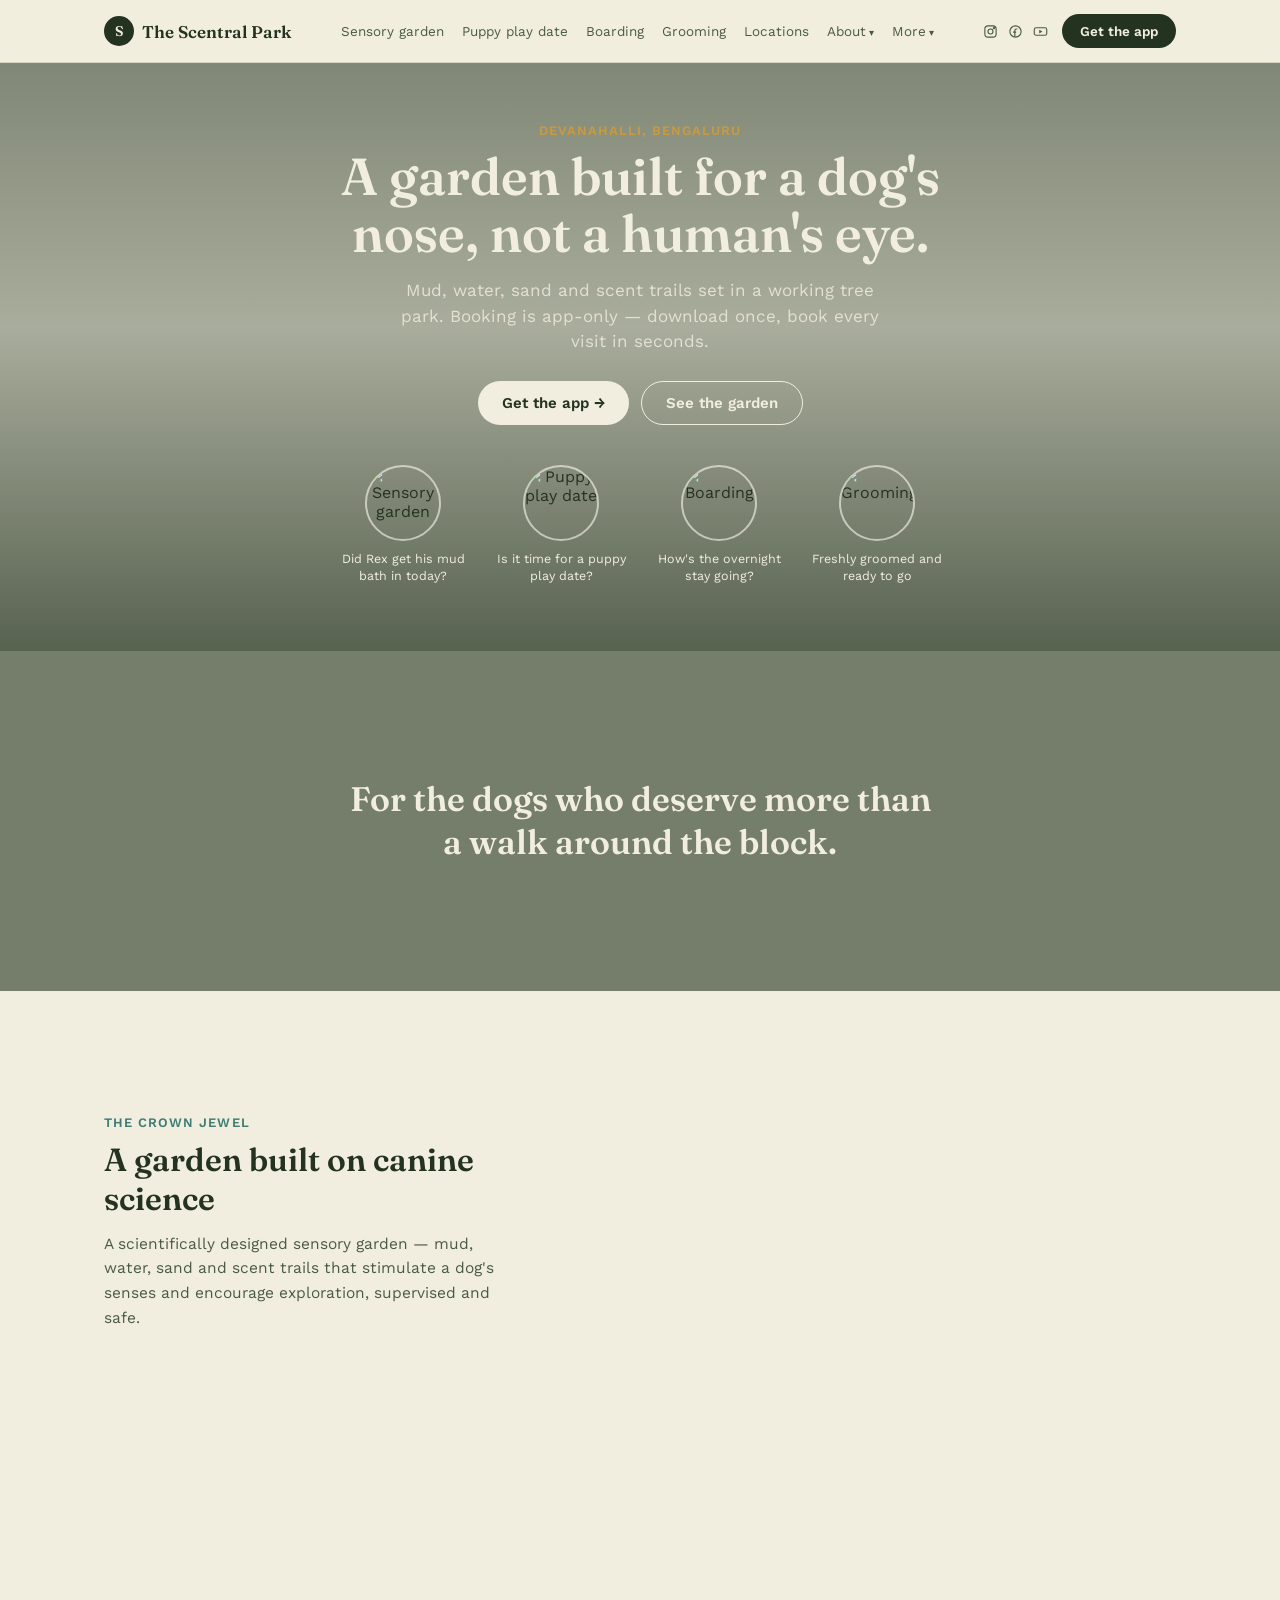
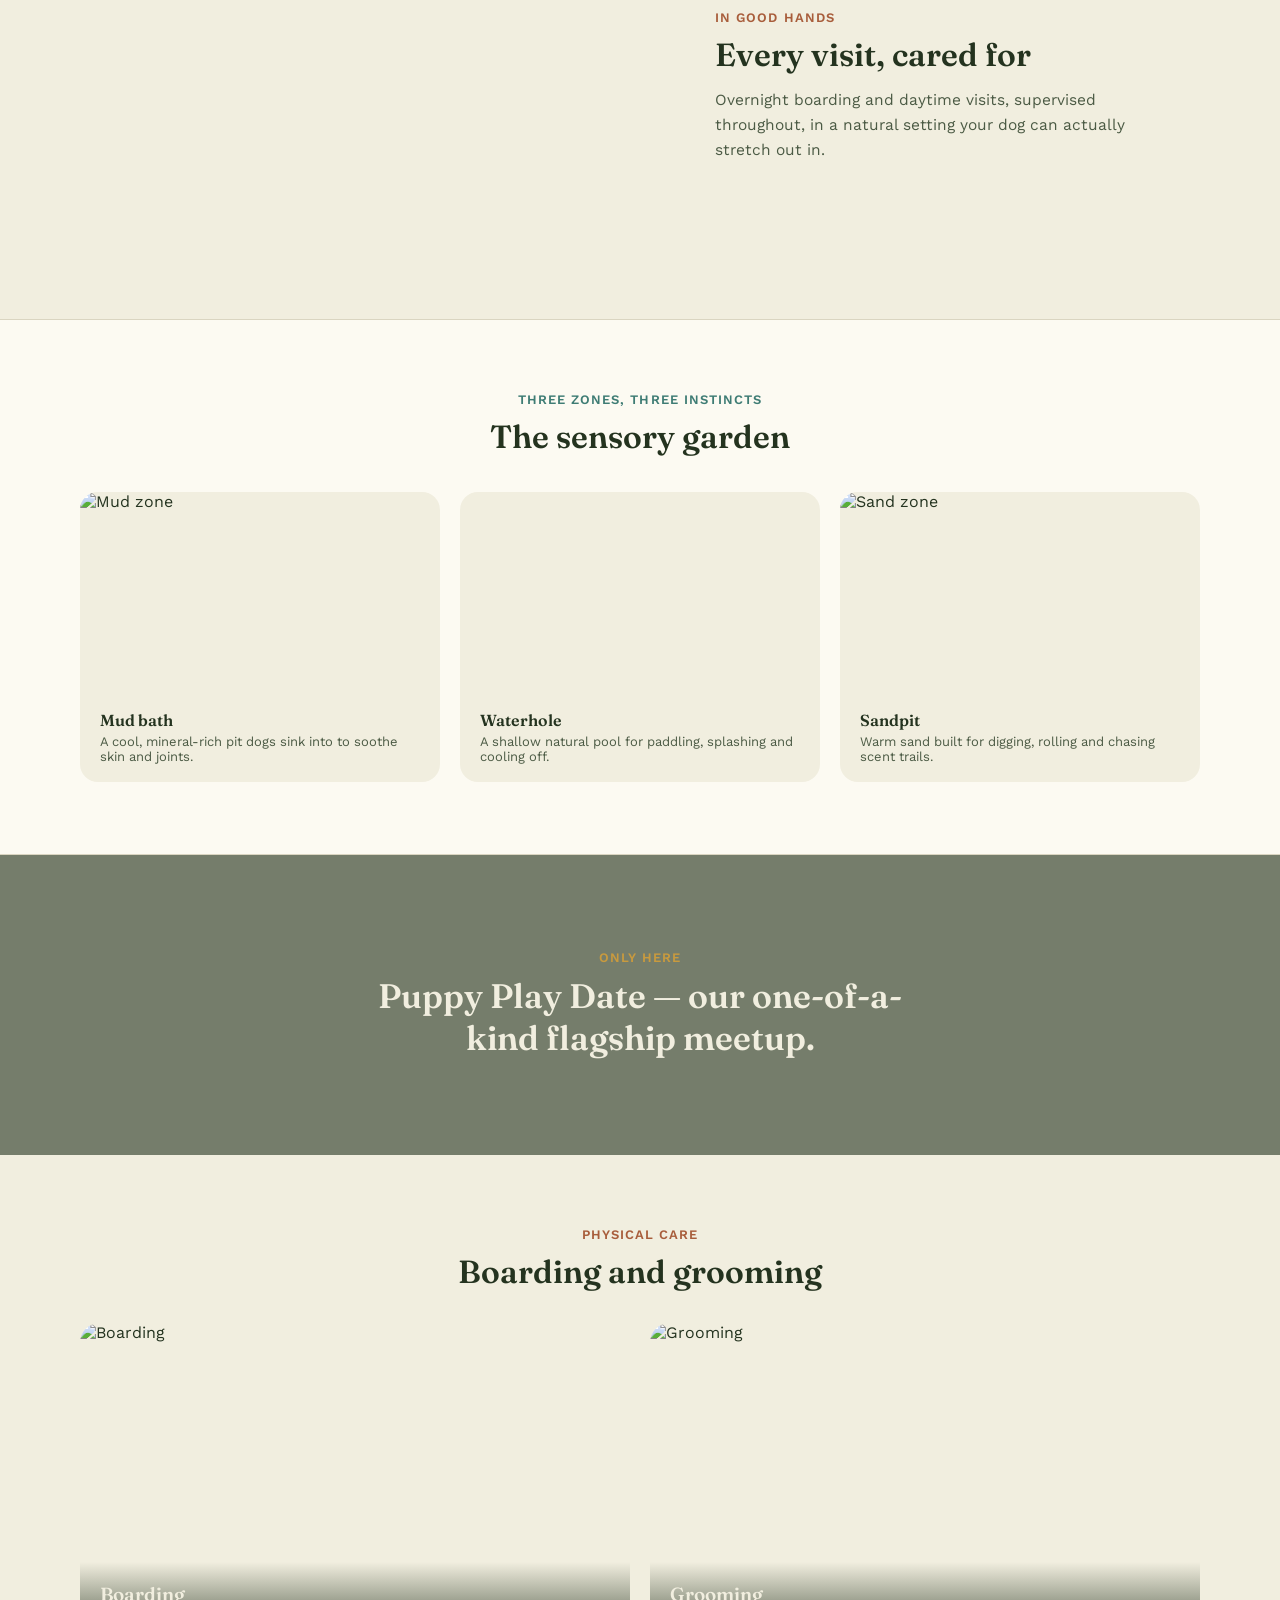
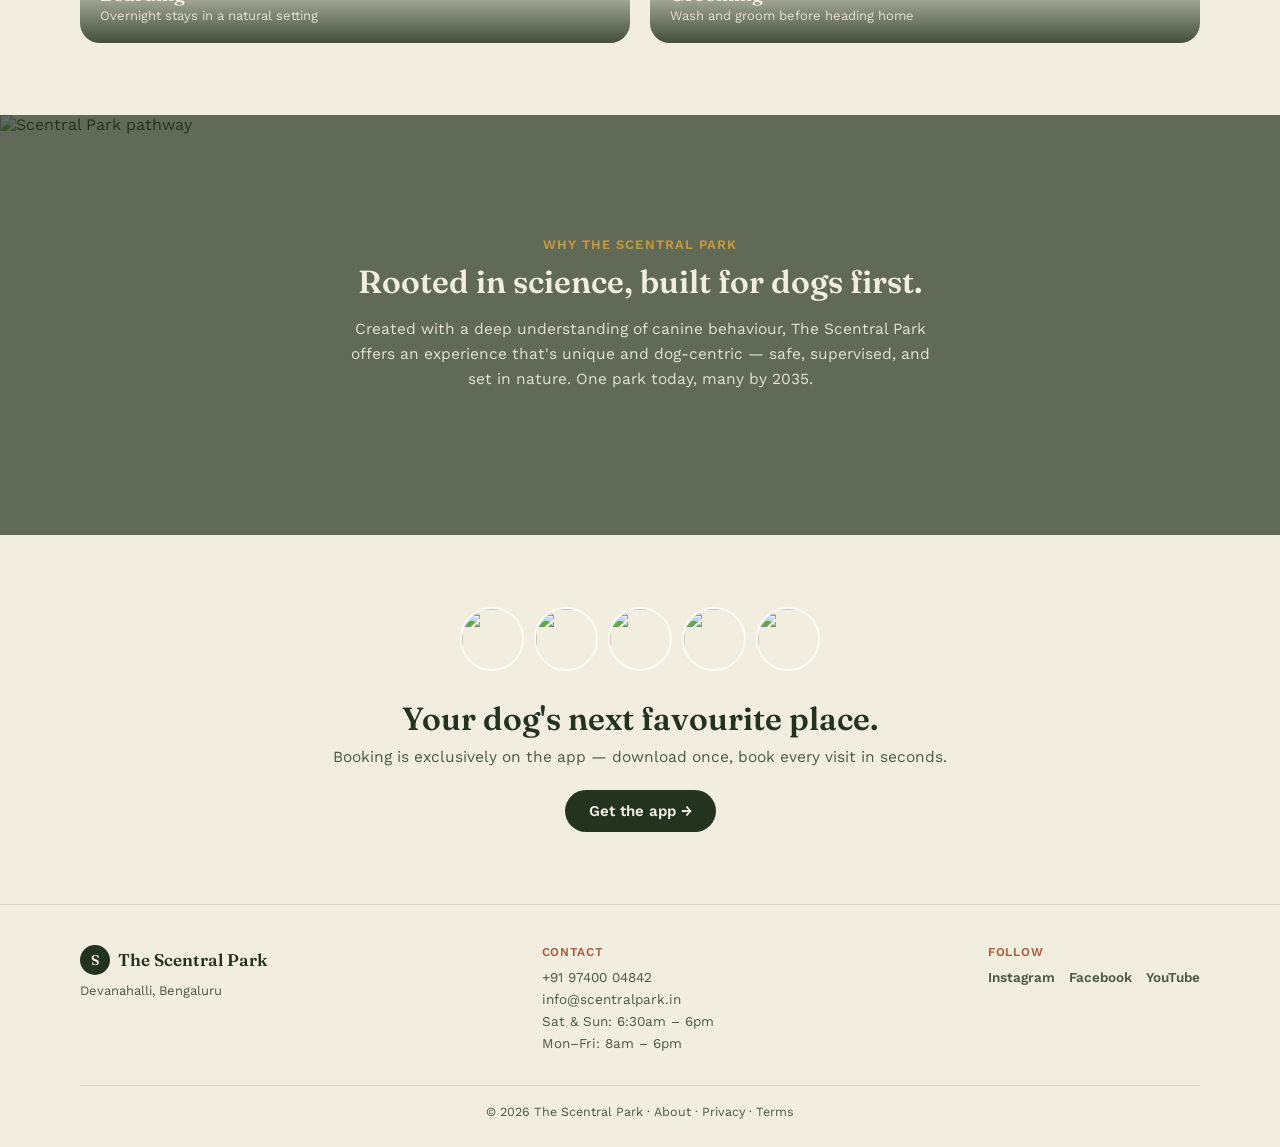
==== index.html @ 8b50f832 "Add files via upload" ====
<!DOCTYPE html>
<html lang="en">
<head>
<meta charset="UTF-8" />
<meta name="viewport" content="width=device-width, initial-scale=1.0" />
<title>The Scentral Park</title>
<link href="https://fonts.googleapis.com/css2?family=Fraunces:wght@500;600&family=Work+Sans:wght@400;500;600&display=swap" rel="stylesheet">
<style>
  :root {
    --bg: #F1EEDF; --card: #FCFAF2; --ink: #24331F; --ink-soft: #4B5A44;
    --mud: #A85D3B; --water: #3E7C74; --sand: #C99A3E; --line: #DAD5C1;
  }
  * { box-sizing: border-box; margin: 0; padding: 0; }
  body { background: var(--bg); color: var(--ink); font-family: 'Work Sans', sans-serif; }
  img, video { max-width: 100%; display: block; object-fit: cover; }
  a { color: inherit; text-decoration: none; }
  h1,h2,h3 { font-family: 'Fraunces', serif; font-weight: 600; }
  .wrap { max-width: 1120px; margin: 0 auto; padding: 0 24px; }
  .eyebrow { font-size: 13px; font-weight: 600; letter-spacing: .08em; text-transform: uppercase; margin-bottom: 10px; display: block; }
  .btn { font-weight: 600; font-size: 15px; border-radius: 999px; padding: 12px 24px; display: inline-flex; align-items: center; gap: 8px; }
  .btn-primary { background: var(--ink); color: var(--bg); }
  .btn-outline { border: 1.5px solid var(--ink); color: var(--ink); }

  header { position: sticky; top: 0; z-index: 50; background: rgba(241,238,223,.94); backdrop-filter: blur(6px); border-bottom: 1px solid var(--line); }
  .header-inner { max-width: 1120px; margin: 0 auto; box-sizing: border-box; display: flex; align-items: center; justify-content: space-between; padding: 14px 24px; gap: 16px; flex-wrap: wrap; }
  .logo { display: flex; align-items: center; gap: 8px; }
  .logo-mark { width: 30px; height: 30px; border-radius: 50%; background: var(--ink); display: flex; align-items: center; justify-content: center; color: var(--bg); font-family: 'Fraunces',serif; font-weight: 600; font-size: 14px; }
  .logo-name { font-family: 'Fraunces', serif; font-weight: 600; font-size: 17px; }
  nav { display: flex; gap: 18px; flex-wrap: wrap; }
  nav a, nav span.grp { font-size: 13.5px; color: var(--ink-soft); cursor: pointer; }
  .grp:after { content: " ▾"; font-size: 10px; }
  .header-social { display: flex; align-items: center; gap: 10px; }
  .header-social a { color: var(--ink-soft); display: flex; }
  .header-social svg { width: 15px; height: 15px; }
  .header-cta-group { display: flex; align-items: center; gap: 14px; }
  @media (max-width: 480px) { .header-social { display: none; } }
  @media (max-width: 860px) { nav { display: none; } }

  /* hero */
  .hero { position: relative; min-height: 560px; display: flex; align-items: center; overflow: hidden; }
  .hero video { position: absolute; inset: 0; width: 100%; height: 100%; object-fit: cover; }
  .hero-scrim { position: absolute; inset: 0; background: linear-gradient(180deg, rgba(36,51,31,.55) 0%, rgba(36,51,31,.35) 45%, rgba(36,51,31,.75) 100%); }
  .hero-content { position: relative; max-width: 1120px; margin: 0 auto; padding: 60px 24px 40px; width: 100%; text-align: center; }
  .hero h1 { font-size: clamp(30px,5vw,52px); line-height: 1.1; color: var(--bg); margin: 0 auto 16px; max-width: 720px; }
  .hero p { font-size: 17px; color: #E4E1D2; max-width: 480px; margin: 0 auto 26px; line-height: 1.5; }
  .hero-actions { display: flex; gap: 12px; justify-content: center; flex-wrap: wrap; margin-bottom: 40px; }

  /* avatar row */
  .avatar-row { display: flex; justify-content: center; gap: 28px; flex-wrap: wrap; position: relative; z-index: 2; }
  .avatar-item { text-align: center; width: 130px; }
  .avatar-photo { width: 76px; height: 76px; border-radius: 50%; overflow: hidden; margin: 0 auto 10px; border: 2px solid rgba(252,250,242,.6); }
  .avatar-photo img { width: 100%; height: 100%; }
  .avatar-item p { font-size: 12.5px; color: var(--bg); line-height: 1.35; }

  /* full-bleed statement */
  .statement { position: relative; min-height: 340px; display: flex; align-items: center; justify-content: center; overflow: hidden; }
  .statement video { position: absolute; inset: 0; width: 100%; height: 100%; object-fit: cover; }
  .statement .scrim { position: absolute; inset: 0; background: rgba(36,51,31,.6); }
  .statement .txt { position: relative; z-index: 2; max-width: 640px; text-align: center; padding: 40px 24px; }
  .statement h2 { font-size: clamp(24px,3.2vw,34px); color: var(--bg); line-height: 1.25; }

  /* feature section: text + media */
  .feature { padding: 72px 24px; }
  .feature-inner { max-width: 1120px; margin: 0 auto; display: grid; grid-template-columns: .9fr 1.1fr; gap: 48px; align-items: center; }
  .feature-inner.reverse { direction: rtl; }
  .feature-inner.reverse > * { direction: ltr; }
  .feature h2 { font-size: clamp(24px,3vw,32px); margin-bottom: 14px; }
  .feature p { font-size: 15.5px; color: var(--ink-soft); line-height: 1.6; max-width: 420px; }
  .feature-media { border-radius: 20px; overflow: hidden; }
  .feature-media img, .feature-media video { width: 100%; height: 320px; }
  @media (max-width: 860px) { .feature-inner, .feature-inner.reverse { grid-template-columns: 1fr; direction: ltr; } }

  /* zones triptych */
  .zones { background: var(--card); border-top: 1px solid var(--line); border-bottom: 1px solid var(--line); padding: 72px 24px; }
  .zones-head { max-width: 1120px; margin: 0 auto 36px; text-align: center; }
  .zones-head h2 { font-size: clamp(24px,3vw,32px); }
  .zones-grid { max-width: 1120px; margin: 0 auto; display: grid; grid-template-columns: repeat(3,1fr); gap: 20px; }
  .zone-card { border-radius: 18px; overflow: hidden; background: var(--bg); }
  .zone-media { height: 200px; overflow: hidden; }
  .zone-media img, .zone-media video { width: 100%; height: 100%; }
  .zone-body { padding: 18px 20px; }
  .zone-body h3 { font-size: 16px; margin-bottom: 4px; }
  .zone-body p { font-size: 13px; color: var(--ink-soft); }
  @media (max-width: 860px) { .zones-grid { grid-template-columns: 1fr; } }

  /* two-card row (boarding + grooming) */
  .duo { padding: 72px 24px; }
  .duo-head { max-width: 1120px; margin: 0 auto 32px; text-align: center; }
  .duo-head h2 { font-size: clamp(24px,3vw,32px); }
  .duo-grid { max-width: 1120px; margin: 0 auto; display: grid; grid-template-columns: 1fr 1fr; gap: 20px; }
  .duo-card { border-radius: 20px; overflow: hidden; position: relative; height: 320px; }
  .duo-card img, .duo-card video { width: 100%; height: 100%; }
  .duo-card .duo-label { position: absolute; bottom: 0; left: 0; right: 0; padding: 20px; background: linear-gradient(0deg, rgba(36,51,31,.85), transparent); }
  .duo-card .duo-label h3 { color: var(--bg); font-size: 19px; }
  .duo-card .duo-label p { color: #E4E1D2; font-size: 13px; margin-top: 2px; }
  @media (max-width: 860px) { .duo-grid { grid-template-columns: 1fr; } }

  /* why us */
  .whyus { position: relative; min-height: 420px; display: flex; align-items: center; overflow: hidden; }
  .whyus img { position: absolute; inset: 0; width: 100%; height: 100%; object-fit: cover; }
  .whyus .scrim { position: absolute; inset: 0; background: rgba(36,51,31,.7); }
  .whyus-content { position: relative; z-index: 2; max-width: 640px; margin: 0 auto; text-align: center; padding: 60px 24px; }
  .whyus-content .eyebrow { color: var(--sand); }
  .whyus-content h2 { color: var(--bg); font-size: clamp(24px,3vw,32px); margin-bottom: 16px; }
  .whyus-content p { color: #E4E1D2; font-size: 15.5px; line-height: 1.6; margin-bottom: 20px; }
  .whyus-content .sign { color: var(--sand); font-family: 'Fraunces', serif; font-size: 16px; }

  /* closing CTA */
  .closing { padding: 72px 24px; text-align: center; }
  .closing-photos { display: flex; justify-content: center; gap: 10px; margin-bottom: 28px; flex-wrap: wrap; }
  .closing-photos img { width: 64px; height: 64px; border-radius: 50%; border: 2px solid var(--card); }
  .closing h2 { font-size: clamp(24px,3vw,32px); margin-bottom: 10px; }
  .closing p { font-size: 15.5px; color: var(--ink-soft); margin-bottom: 24px; }

  footer { border-top: 1px solid var(--line); padding: 40px 24px 28px; }
  .footer-inner { max-width: 1120px; margin: 0 auto; display: flex; justify-content: space-between; flex-wrap: wrap; gap: 24px; }
  .footer-col h4 { font-size: 12px; font-weight: 600; letter-spacing: .06em; text-transform: uppercase; color: var(--mud); margin-bottom: 10px; }
  .footer-col a, .footer-col span { display: block; font-size: 13.5px; color: var(--ink-soft); margin-bottom: 6px; }
  .footer-social { display: flex; gap: 14px; }
  .footer-social a { font-weight: 600; }
  .footer-bottom { max-width: 1120px; margin: 28px auto 0; padding-top: 18px; border-top: 1px solid var(--line); font-size: 12.5px; color: var(--ink-soft); text-align: center; }
</style>
</head>
<body>

<header>
  <div class="header-inner">
    <a href="#" class="logo">
      <span class="logo-mark">S</span>
      <span class="logo-name">The Scentral Park</span>
    </a>
    <nav>
      <a href="#">Sensory garden</a>
      <a href="#">Puppy play date</a>
      <a href="#">Boarding</a>
      <a href="#">Grooming</a>
      <a href="#">Locations</a>
      <span class="grp">About</span>
      <span class="grp">More</span>
    </nav>
    <div class="header-cta-group">
      <div class="header-social">
        <a href="https://www.instagram.com/thescentralpark/" target="_blank" rel="noopener" aria-label="Instagram">
          <svg viewBox="0 0 24 24" fill="none" stroke="currentColor" stroke-width="1.8"><rect x="3" y="3" width="18" height="18" rx="5"/><circle cx="12" cy="12" r="4"/><circle cx="17.5" cy="6.5" r="1"/></svg>
        </a>
        <a href="https://www.facebook.com/profile.php?id=61556131220568" target="_blank" rel="noopener" aria-label="Facebook">
          <svg viewBox="0 0 24 24" fill="none" stroke="currentColor" stroke-width="1.8"><path d="M15 8h-2a2 2 0 0 0-2 2v10M8 13h5"/><circle cx="12" cy="12" r="9"/></svg>
        </a>
        <a href="http://www.youtube.com/@thescentralpark" target="_blank" rel="noopener" aria-label="YouTube">
          <svg viewBox="0 0 24 24" fill="none" stroke="currentColor" stroke-width="1.8"><rect x="2" y="6" width="20" height="12" rx="3"/><path d="M10 9l5 3-5 3z" fill="currentColor" stroke="none"/></svg>
        </a>
      </div>
      <a href="#" class="btn btn-primary" style="padding:9px 18px;font-size:13.5px;">Get the app</a>
    </div>
  </div>
</header>

<section class="hero">
  <video src="assets/video/hero.mp4" autoplay muted loop playsinline></video>
  <div class="hero-scrim"></div>
  <div class="hero-content">
    <span class="eyebrow" style="color:var(--sand);">Devanahalli, Bengaluru</span>
    <h1>A garden built for a dog's nose, not a human's eye.</h1>
    <p>Mud, water, sand and scent trails set in a working tree park. Booking is app-only — download once, book every visit in seconds.</p>
    <div class="hero-actions">
      <a href="#" class="btn btn-primary" style="background:var(--bg);color:var(--ink);">Get the app →</a>
      <a href="#" class="btn btn-outline" style="border-color:var(--bg);color:var(--bg);">See the garden</a>
    </div>
    <div class="avatar-row">
      <div class="avatar-item">
        <div class="avatar-photo"><img src="assets/img/sensory-garden-hero.jpg" alt="Sensory garden"></div>
        <p>Did Rex get his mud bath in today?</p>
      </div>
      <div class="avatar-item">
        <div class="avatar-photo"><img src="assets/img/puppies-grass-1.jpg" alt="Puppy play date"></div>
        <p>Is it time for a puppy play date?</p>
      </div>
      <div class="avatar-item">
        <div class="avatar-photo"><img src="assets/img/boarding-1.jpg" alt="Boarding"></div>
        <p>How's the overnight stay going?</p>
      </div>
      <div class="avatar-item">
        <div class="avatar-photo"><img src="https://images.pexels.com/photos/6816837/pexels-photo-6816837.jpeg?cs=srgb&fm=jpg" alt="Grooming"></div>
        <p>Freshly groomed and ready to go</p>
      </div>
    </div>
  </div>
</section>

<section class="statement">
  <video src="assets/video/water-zone.mp4" autoplay muted loop playsinline></video>
  <div class="scrim"></div>
  <div class="txt">
    <h2>For the dogs who deserve more than a walk around the block.</h2>
  </div>
</section>

<section class="feature">
  <div class="feature-inner wrap">
    <div>
      <span class="eyebrow" style="color:var(--water);">The crown jewel</span>
      <h2>A garden built on canine science</h2>
      <p>A scientifically designed sensory garden — mud, water, sand and scent trails that stimulate a dog's senses and encourage exploration, supervised and safe.</p>
    </div>
    <div class="feature-media">
      <video src="assets/video/water-pool.mp4" autoplay muted loop playsinline></video>
    </div>
  </div>
</section>

<section class="feature">
  <div class="feature-inner reverse wrap">
    <div>
      <span class="eyebrow" style="color:var(--mud);">In good hands</span>
      <h2>Every visit, cared for</h2>
      <p>Overnight boarding and daytime visits, supervised throughout, in a natural setting your dog can actually stretch out in.</p>
    </div>
    <div class="feature-media">
      <video src="assets/video/boarding.mp4" autoplay muted loop playsinline></video>
    </div>
  </div>
</section>

<section class="zones">
  <div class="zones-head">
    <span class="eyebrow" style="color:var(--water);">Three zones, three instincts</span>
    <h2>The sensory garden</h2>
  </div>
  <div class="zones-grid">
    <div class="zone-card">
      <div class="zone-media"><img src="assets/img/mound-play-1.jpg" alt="Mud zone"></div>
      <div class="zone-body">
        <h3>Mud bath</h3>
        <p>A cool, mineral-rich pit dogs sink into to soothe skin and joints.</p>
      </div>
    </div>
    <div class="zone-card">
      <div class="zone-media"><video src="assets/video/water-pool.mp4" autoplay muted loop playsinline></video></div>
      <div class="zone-body">
        <h3>Waterhole</h3>
        <p>A shallow natural pool for paddling, splashing and cooling off.</p>
      </div>
    </div>
    <div class="zone-card">
      <div class="zone-media"><img src="assets/img/park-equipment.jpg" alt="Sand zone"></div>
      <div class="zone-body">
        <h3>Sandpit</h3>
        <p>Warm sand built for digging, rolling and chasing scent trails.</p>
      </div>
    </div>
  </div>
</section>

<section class="statement" style="min-height:300px;">
  <video src="assets/video/puppy-play-date.mp4" autoplay muted loop playsinline></video>
  <div class="scrim"></div>
  <div class="txt">
    <span class="eyebrow" style="color:var(--sand);">Only here</span>
    <h2>Puppy Play Date — our one-of-a-kind flagship meetup.</h2>
  </div>
</section>

<section class="duo">
  <div class="duo-head">
    <span class="eyebrow" style="color:var(--mud);">Physical care</span>
    <h2>Boarding and grooming</h2>
  </div>
  <div class="duo-grid">
    <div class="duo-card">
      <img src="assets/img/boarding-2.jpg" alt="Boarding">
      <div class="duo-label">
        <h3>Boarding</h3>
        <p>Overnight stays in a natural setting</p>
      </div>
    </div>
    <div class="duo-card">
      <img src="https://images.pexels.com/photos/19145882/pexels-photo-19145882.jpeg?cs=srgb&fm=jpg" alt="Grooming">
      <div class="duo-label">
        <h3>Grooming</h3>
        <p>Wash and groom before heading home</p>
      </div>
    </div>
  </div>
</section>

<section class="whyus">
  <img src="assets/img/park-path.jpg" alt="Scentral Park pathway">
  <div class="scrim"></div>
  <div class="whyus-content">
    <span class="eyebrow">Why The Scentral Park</span>
    <h2>Rooted in science, built for dogs first.</h2>
    <p>Created with a deep understanding of canine behaviour, The Scentral Park offers an experience that's unique and dog-centric — safe, supervised, and set in nature. One park today, many by 2035.</p>
  </div>
</section>

<section class="closing wrap">
  <div class="closing-photos">
    <img src="assets/img/portrait-1.jpg" alt="">
    <img src="assets/img/portrait-2.jpg" alt="">
    <img src="assets/img/mound-play-2.jpg" alt="">
    <img src="assets/img/puppies-grass-2.jpg" alt="">
    <img src="assets/img/boarding-3.jpg" alt="">
  </div>
  <h2>Your dog's next favourite place.</h2>
  <p>Booking is exclusively on the app — download once, book every visit in seconds.</p>
  <a href="#" class="btn btn-primary">Get the app →</a>
</section>

<footer>
  <div class="footer-inner">
    <div>
      <div class="logo">
        <span class="logo-mark">S</span>
        <span class="logo-name">The Scentral Park</span>
      </div>
      <span style="font-size:13px;color:var(--ink-soft);max-width:220px;display:block;margin-top:8px;">Devanahalli, Bengaluru</span>
    </div>
    <div class="footer-col">
      <h4>Contact</h4>
      <a href="tel:+919740004842">+91 97400 04842</a>
      <a href="mailto:info@scentralpark.in">info@scentralpark.in</a>
      <span>Sat &amp; Sun: 6:30am – 6pm</span>
      <span>Mon–Fri: 8am – 6pm</span>
    </div>
    <div class="footer-col">
      <h4>Follow</h4>
      <div class="footer-social">
        <a href="https://www.instagram.com/thescentralpark/" target="_blank" rel="noopener">Instagram</a>
        <a href="https://www.facebook.com/profile.php?id=61556131220568" target="_blank" rel="noopener">Facebook</a>
        <a href="http://www.youtube.com/@thescentralpark" target="_blank" rel="noopener">YouTube</a>
      </div>
    </div>
  </div>
  <div class="footer-bottom">© 2026 The Scentral Park · About · Privacy · Terms</div>
</footer>

</body>
</html>
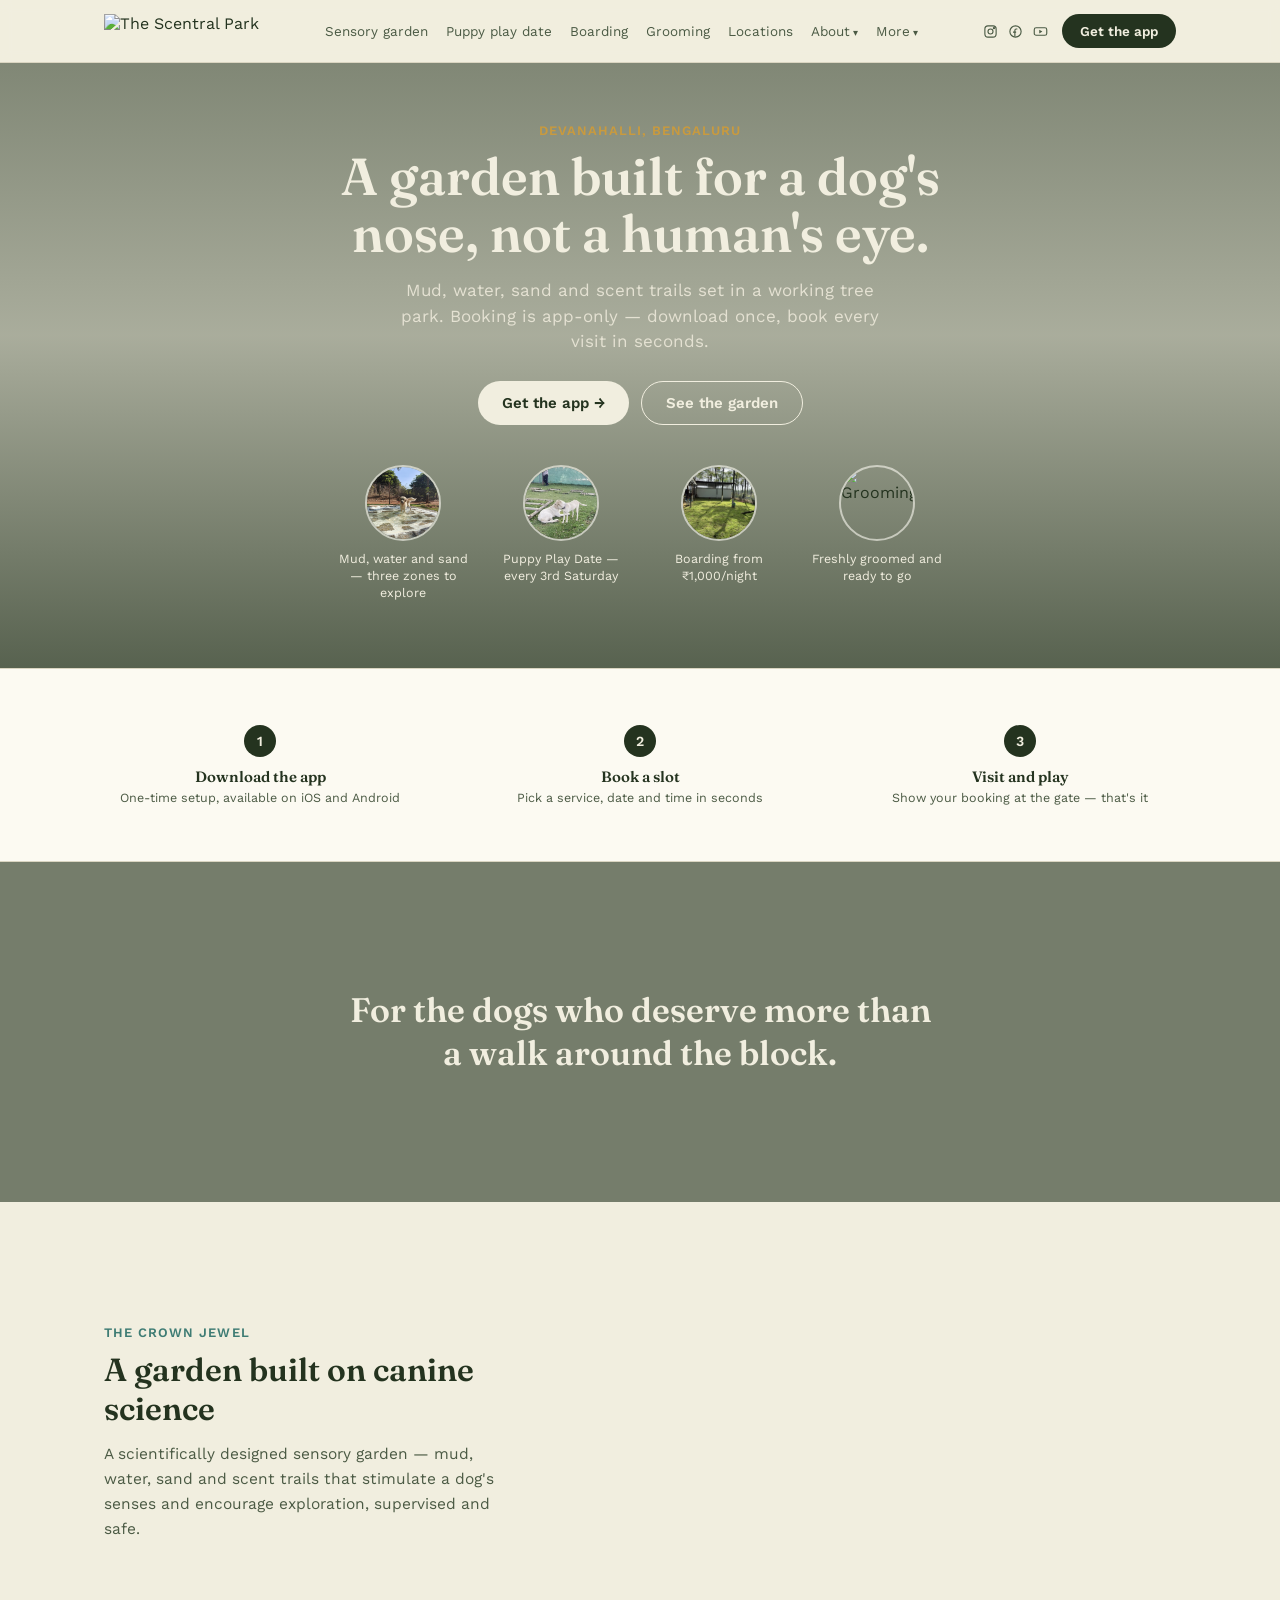
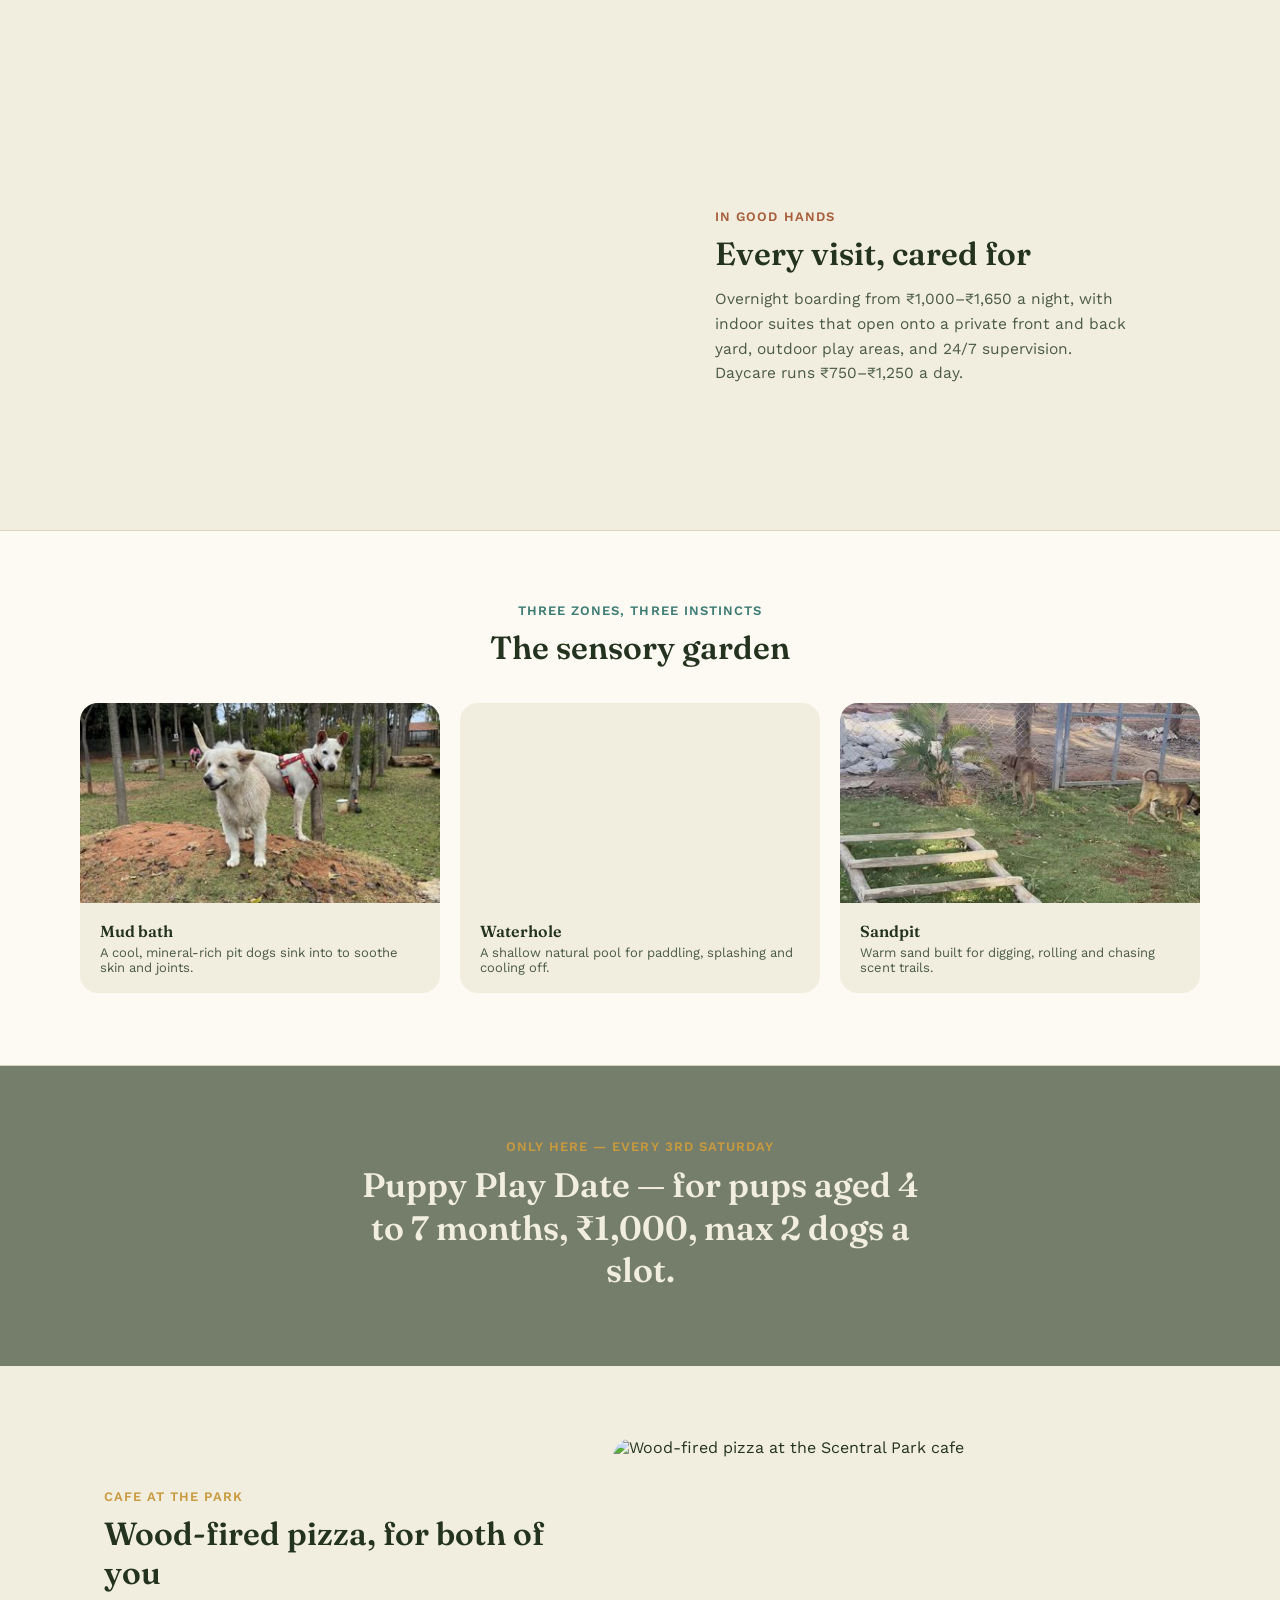
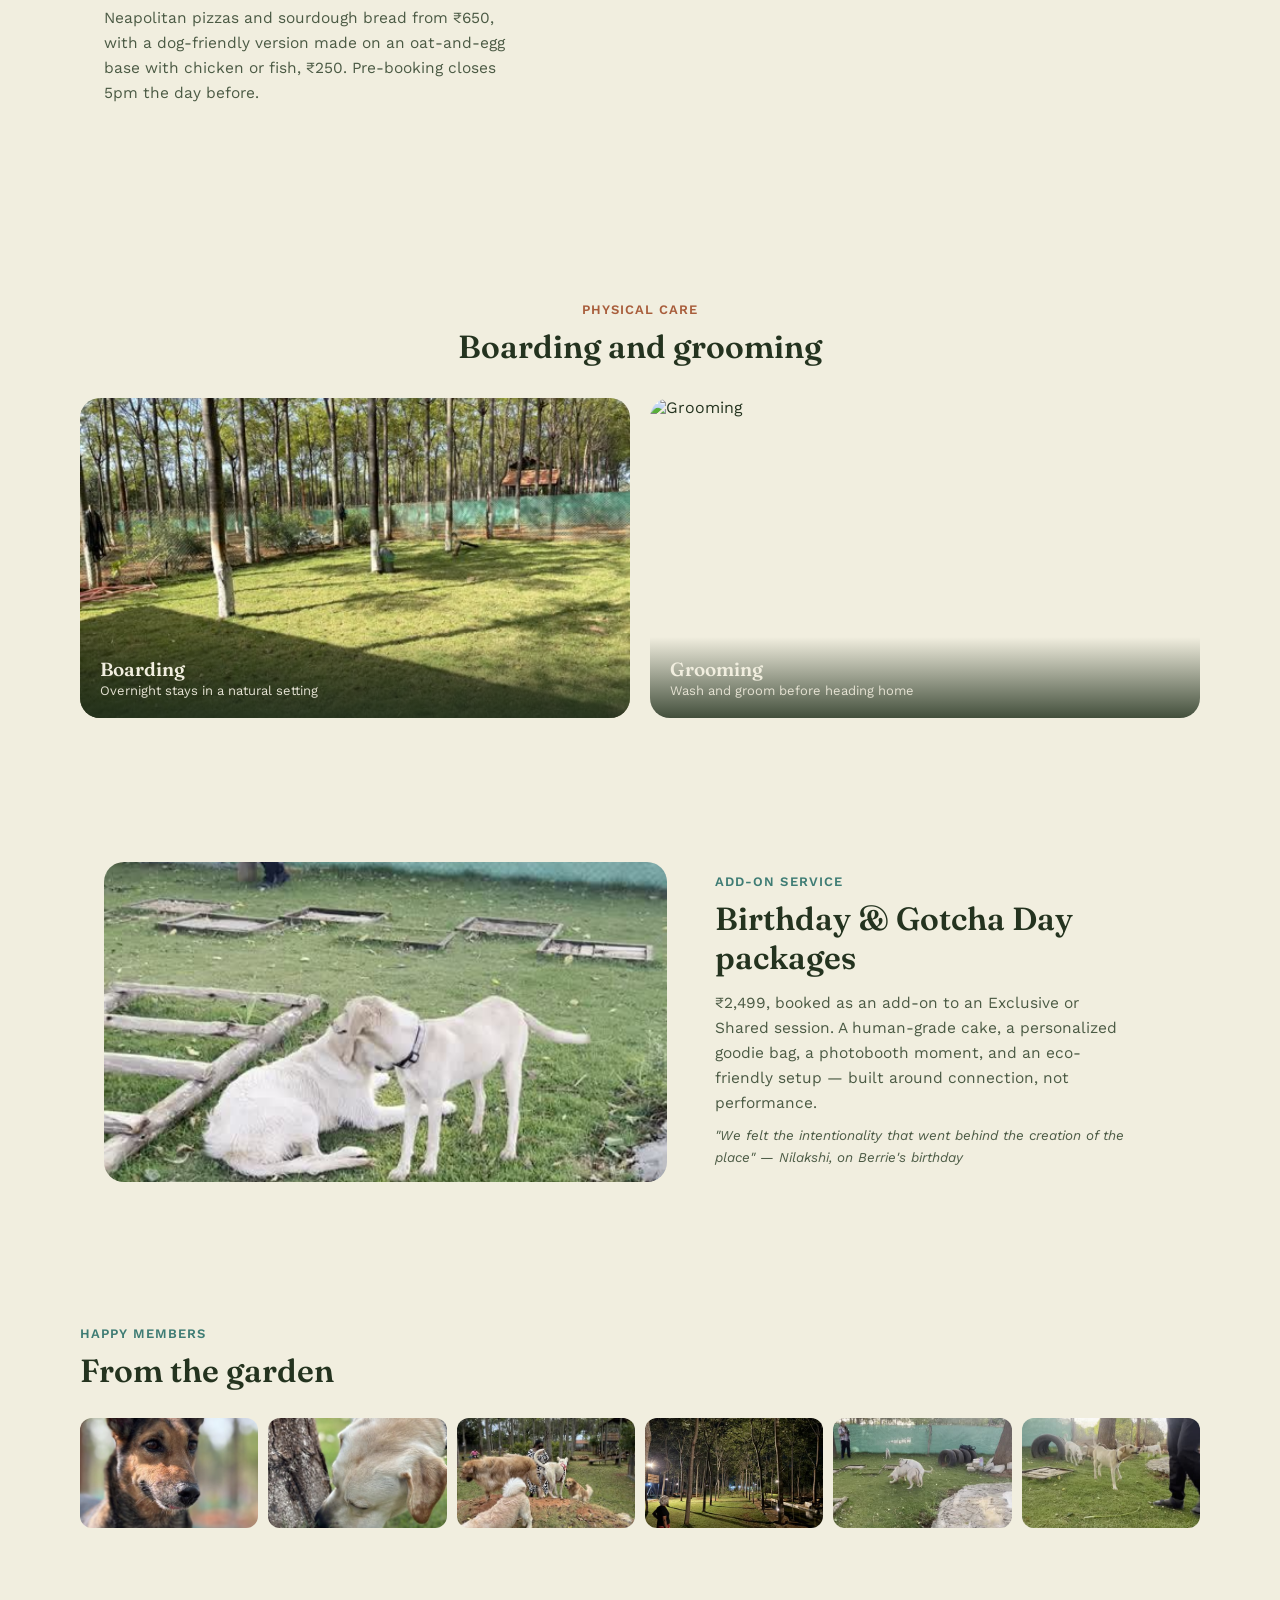
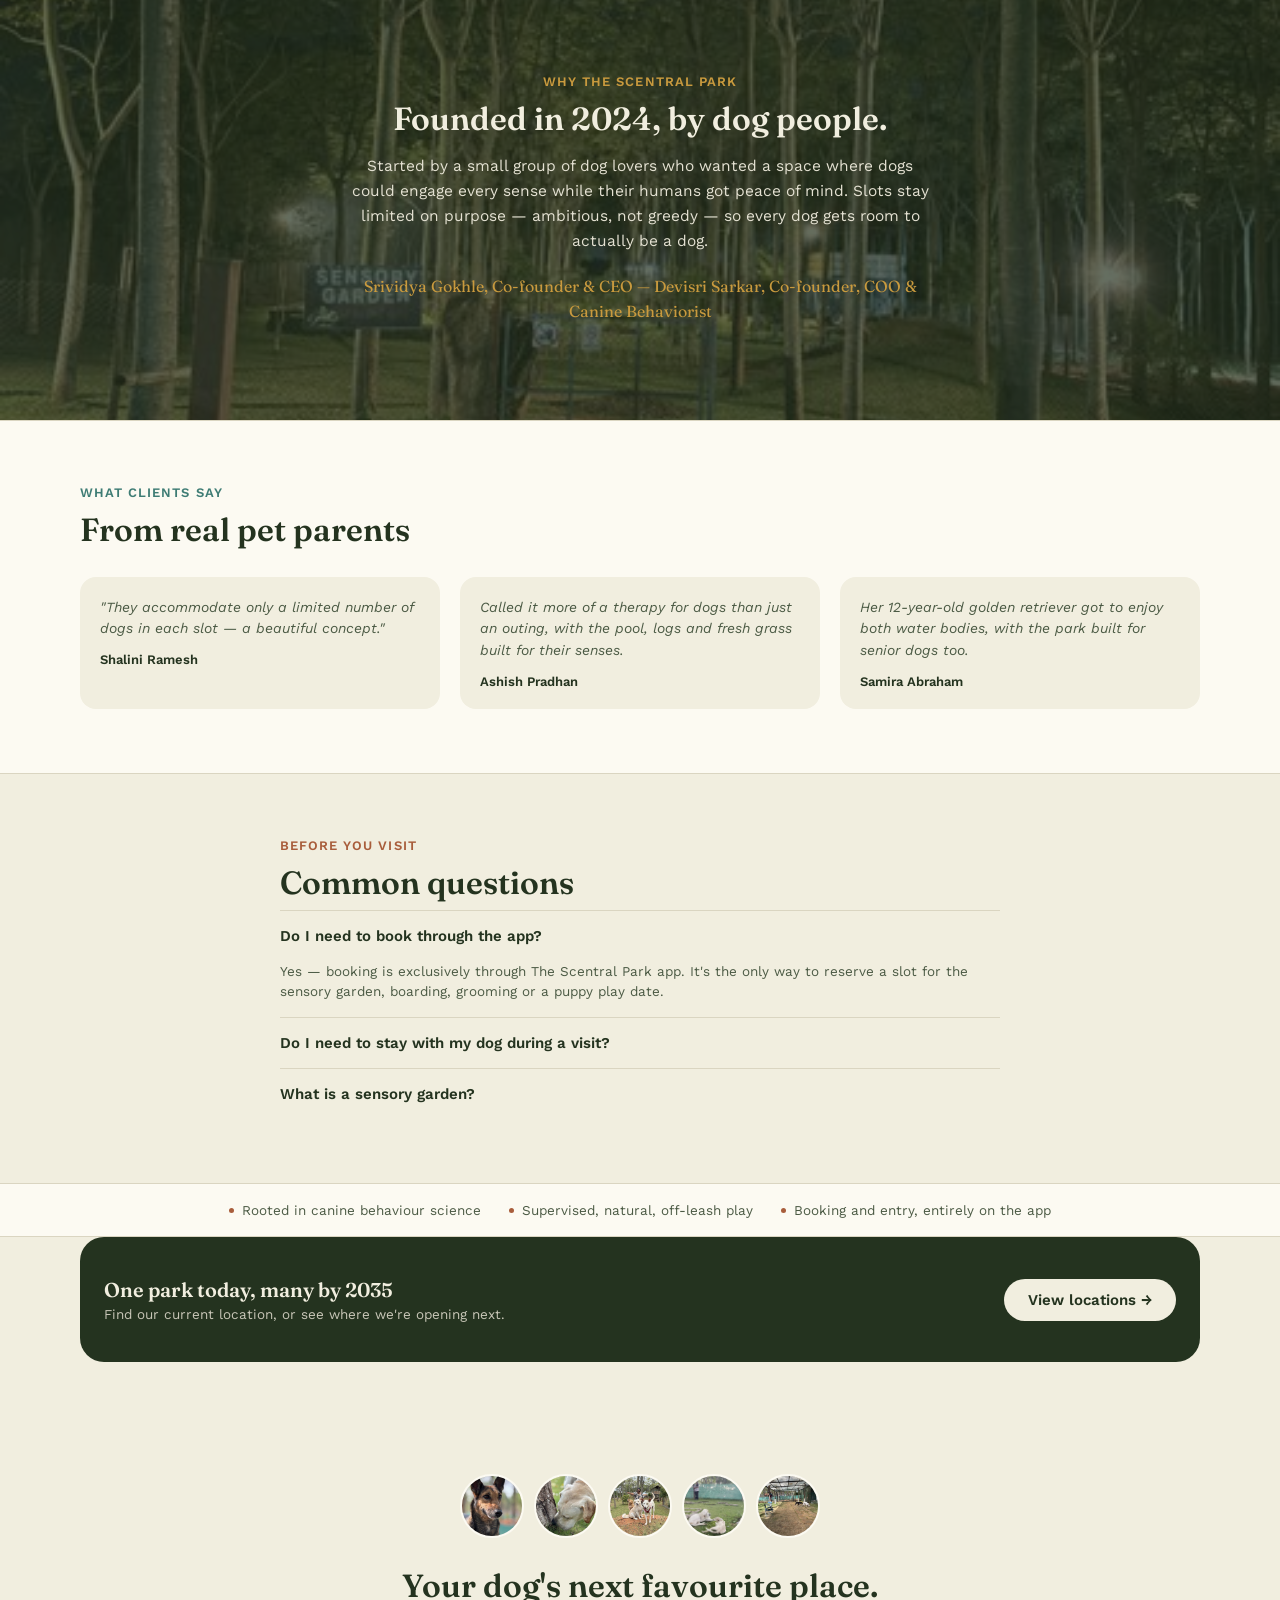
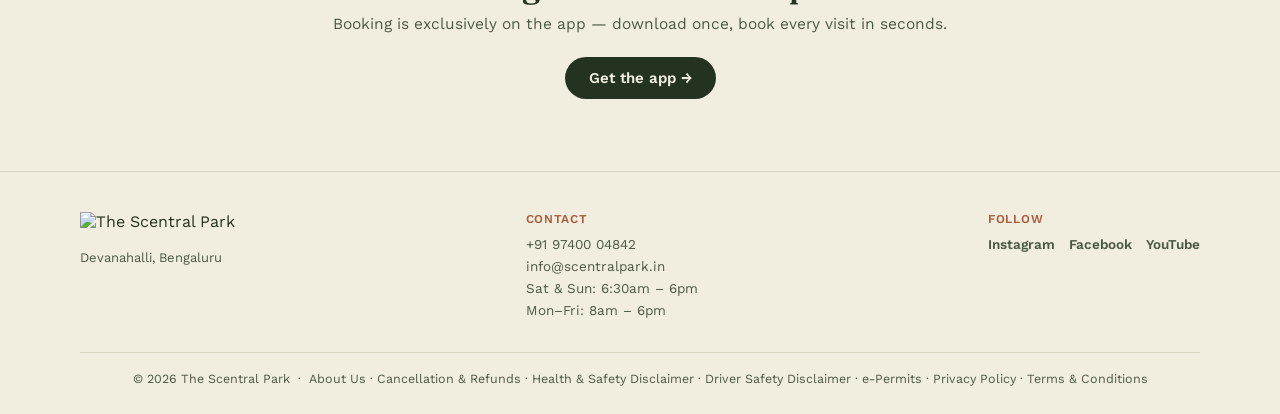
==== commit 8bf27eec: "Add files via upload" ====
--- a/index.html
+++ b/index.html
@@ -112,6 +112,49 @@
   .closing h2 { font-size: clamp(24px,3vw,32px); margin-bottom: 10px; }
   .closing p { font-size: 15.5px; color: var(--ink-soft); margin-bottom: 24px; }
 
+  /* how it works */
+  .hiw { background: var(--card); border-top: 1px solid var(--line); border-bottom: 1px solid var(--line); padding: 56px 24px; }
+  .hiw-inner { max-width: 1120px; margin: 0 auto; display: grid; grid-template-columns: repeat(3,1fr); gap: 20px; text-align: center; }
+  .hiw-step .num { width: 32px; height: 32px; border-radius: 50%; background: var(--ink); color: var(--bg); display: flex; align-items: center; justify-content: center; font-weight: 600; font-size: 14px; margin: 0 auto 10px; }
+  .hiw-step h3 { font-size: 15px; margin-bottom: 4px; }
+  .hiw-step p { font-size: 12.5px; color: var(--ink-soft); }
+  @media (max-width: 860px) { .hiw-inner { grid-template-columns: 1fr; } }
+
+  /* gallery grid */
+  .gallery { padding: 72px 24px; }
+  .gallery-head { max-width: 1120px; margin: 0 auto 28px; }
+  .gallery-head h2 { font-size: clamp(24px,3vw,32px); }
+  .gallery-grid { max-width: 1120px; margin: 0 auto; display: grid; grid-template-columns: repeat(6,1fr); gap: 10px; }
+  .gallery-grid img { border-radius: 12px; height: 110px; width: 100%; }
+  @media (max-width: 860px) { .gallery-grid { grid-template-columns: repeat(3,1fr); } }
+
+  /* trust strip */
+  .trust { background: var(--card); border-top: 1px solid var(--line); border-bottom: 1px solid var(--line); }
+  .trust-inner { max-width: 1120px; margin: 0 auto; display: flex; gap: 28px; flex-wrap: wrap; justify-content: center; padding: 18px 24px; }
+  .trust-inner span { font-size: 13.5px; color: var(--ink-soft); display: flex; align-items: center; gap: 8px; }
+  .dot { width: 5px; height: 5px; border-radius: 50%; background: var(--mud); }
+
+  /* faq */
+  .faq { padding: 64px 24px; }
+  .faq-inner { max-width: 720px; margin: 0 auto; }
+  .faq-item { border-top: 1px solid var(--line); }
+  .faq-item summary { font-weight: 600; font-size: 15px; cursor: pointer; list-style: none; padding: 16px 0; }
+  .faq-item summary::-webkit-details-marker { display: none; }
+  .faq-item p { font-size: 13.5px; color: var(--ink-soft); padding-bottom: 16px; line-height: 1.5; }
+
+  /* location teaser */
+  .loc-teaser { max-width: 1120px; margin: 0 auto 40px; padding: 40px 24px; display: flex; justify-content: space-between; align-items: center; gap: 20px; flex-wrap: wrap; background: var(--ink); border-radius: 24px; color: var(--bg); }
+  .loc-teaser h3 { color: var(--bg); font-size: 20px; margin-bottom: 4px; }
+  .loc-teaser p { color: #C9C7B8; font-size: 13.5px; }
+  /* testimonials */
+  .testimonials { background: var(--card); border-top: 1px solid var(--line); border-bottom: 1px solid var(--line); padding: 64px 24px; }
+  .testimonials-inner { max-width: 1120px; margin: 0 auto; }
+  .testimonials-grid { display: grid; grid-template-columns: repeat(3,1fr); gap: 20px; margin-top: 28px; }
+  .t-card { background: var(--bg); border-radius: 16px; padding: 20px; }
+  .t-card p.quote { font-size: 14px; color: var(--ink-soft); line-height: 1.55; font-style: italic; margin-bottom: 12px; }
+  .t-card p.name { font-size: 13px; font-weight: 600; color: var(--ink); }
+  @media (max-width: 860px) { .testimonials-grid { grid-template-columns: 1fr; } }
+
   footer { border-top: 1px solid var(--line); padding: 40px 24px 28px; }
   .footer-inner { max-width: 1120px; margin: 0 auto; display: flex; justify-content: space-between; flex-wrap: wrap; gap: 24px; }
   .footer-col h4 { font-size: 12px; font-weight: 600; letter-spacing: .06em; text-transform: uppercase; color: var(--mud); margin-bottom: 10px; }
@@ -126,8 +169,7 @@
 <header>
   <div class="header-inner">
     <a href="#" class="logo">
-      <span class="logo-mark">S</span>
-      <span class="logo-name">The Scentral Park</span>
+      <img src="https://scentralpark.in/wp-content/uploads/2024/12/logo-web-scp-500-1.png" alt="The Scentral Park" style="height:34px;width:auto;">
     </a>
     <nav>
       <a href="#">Sensory garden</a>
@@ -169,21 +211,29 @@
     <div class="avatar-row">
       <div class="avatar-item">
         <div class="avatar-photo"><img src="assets/img/sensory-garden-hero.jpg" alt="Sensory garden"></div>
-        <p>Did Rex get his mud bath in today?</p>
+        <p>Mud, water and sand — three zones to explore</p>
       </div>
       <div class="avatar-item">
         <div class="avatar-photo"><img src="assets/img/puppies-grass-1.jpg" alt="Puppy play date"></div>
-        <p>Is it time for a puppy play date?</p>
+        <p>Puppy Play Date — every 3rd Saturday</p>
       </div>
       <div class="avatar-item">
         <div class="avatar-photo"><img src="assets/img/boarding-1.jpg" alt="Boarding"></div>
-        <p>How's the overnight stay going?</p>
+        <p>Boarding from ₹1,000/night</p>
       </div>
       <div class="avatar-item">
         <div class="avatar-photo"><img src="https://images.pexels.com/photos/6816837/pexels-photo-6816837.jpeg?cs=srgb&fm=jpg" alt="Grooming"></div>
         <p>Freshly groomed and ready to go</p>
       </div>
     </div>
+  </div>
+</section>
+
+<section class="hiw">
+  <div class="hiw-inner">
+    <div class="hiw-step"><div class="num">1</div><h3>Download the app</h3><p>One-time setup, available on iOS and Android</p></div>
+    <div class="hiw-step"><div class="num">2</div><h3>Book a slot</h3><p>Pick a service, date and time in seconds</p></div>
+    <div class="hiw-step"><div class="num">3</div><h3>Visit and play</h3><p>Show your booking at the gate — that's it</p></div>
   </div>
 </section>
 
@@ -213,7 +263,7 @@
     <div>
       <span class="eyebrow" style="color:var(--mud);">In good hands</span>
       <h2>Every visit, cared for</h2>
-      <p>Overnight boarding and daytime visits, supervised throughout, in a natural setting your dog can actually stretch out in.</p>
+      <p>Overnight boarding from ₹1,000–₹1,650 a night, with indoor suites that open onto a private front and back yard, outdoor play areas, and 24/7 supervision. Daycare runs ₹750–₹1,250 a day.</p>
     </div>
     <div class="feature-media">
       <video src="assets/video/boarding.mp4" autoplay muted loop playsinline></video>
@@ -255,8 +305,21 @@
   <video src="assets/video/puppy-play-date.mp4" autoplay muted loop playsinline></video>
   <div class="scrim"></div>
   <div class="txt">
-    <span class="eyebrow" style="color:var(--sand);">Only here</span>
-    <h2>Puppy Play Date — our one-of-a-kind flagship meetup.</h2>
+    <span class="eyebrow" style="color:var(--sand);">Only here — every 3rd Saturday</span>
+    <h2>Puppy Play Date — for pups aged 4 to 7 months, ₹1,000, max 2 dogs a slot.</h2>
+  </div>
+</section>
+
+<section class="feature">
+  <div class="feature-inner wrap">
+    <div>
+      <span class="eyebrow" style="color:var(--sand);">Cafe at the park</span>
+      <h2>Wood-fired pizza, for both of you</h2>
+      <p>Neapolitan pizzas and sourdough bread from ₹650, with a dog-friendly version made on an oat-and-egg base with chicken or fish, ₹250. Pre-booking closes 5pm the day before.</p>
+    </div>
+    <div class="feature-media">
+      <img src="https://scentralpark.in/wp-content/uploads/2024/12/2024-03-23.jpg" alt="Wood-fired pizza at the Scentral Park cafe">
+    </div>
   </div>
 </section>
 
@@ -283,15 +346,101 @@
   </div>
 </section>
 
+<section class="feature">
+  <div class="feature-inner reverse wrap">
+    <div>
+      <span class="eyebrow" style="color:var(--water);">Add-on service</span>
+      <h2>Birthday &amp; Gotcha Day packages</h2>
+      <p>₹2,499, booked as an add-on to an Exclusive or Shared session. A human-grade cake, a personalized goodie bag, a photobooth moment, and an eco-friendly setup — built around connection, not performance.</p>
+      <p style="font-size:13.5px;font-style:italic;margin-top:10px;">"We felt the intentionality that went behind the creation of the place" — Nilakshi, on Berrie's birthday</p>
+    </div>
+    <div class="feature-media">
+      <img src="assets/img/puppies-grass-1.jpg" alt="Celebration at Scentral Park">
+    </div>
+  </div>
+</section>
+
+<section class="gallery">
+  <div class="gallery-head">
+    <span class="eyebrow" style="color:var(--water);">Happy members</span>
+    <h2>From the garden</h2>
+  </div>
+  <div class="gallery-grid">
+    <img src="assets/img/portrait-1.jpg" alt="Dog at Scentral Park">
+    <img src="assets/img/portrait-2.jpg" alt="Dog at Scentral Park">
+    <img src="assets/img/mound-play-3.jpg" alt="Dogs at Scentral Park">
+    <img src="assets/img/park-path-2.jpg" alt="Scentral Park pathway">
+    <img src="assets/img/shaded-area.jpg" alt="Scentral Park shaded area">
+    <img src="assets/img/shelter.jpg" alt="Scentral Park shelter">
+  </div>
+</section>
+
 <section class="whyus">
   <img src="assets/img/park-path.jpg" alt="Scentral Park pathway">
   <div class="scrim"></div>
   <div class="whyus-content">
     <span class="eyebrow">Why The Scentral Park</span>
-    <h2>Rooted in science, built for dogs first.</h2>
-    <p>Created with a deep understanding of canine behaviour, The Scentral Park offers an experience that's unique and dog-centric — safe, supervised, and set in nature. One park today, many by 2035.</p>
-  </div>
-</section>
+    <h2>Founded in 2024, by dog people.</h2>
+    <p>Started by a small group of dog lovers who wanted a space where dogs could engage every sense while their humans got peace of mind. Slots stay limited on purpose — ambitious, not greedy — so every dog gets room to actually be a dog.</p>
+    <p class="sign">Srividya Gokhle, Co-founder &amp; CEO — Devisri Sarkar, Co-founder, COO &amp; Canine Behaviorist</p>
+  </div>
+</section>
+
+<section class="testimonials">
+  <div class="testimonials-inner">
+    <span class="eyebrow" style="color:var(--water);">What clients say</span>
+    <h2 style="font-size:clamp(24px,3vw,32px);">From real pet parents</h2>
+    <div class="testimonials-grid">
+      <div class="t-card">
+        <p class="quote">"They accommodate only a limited number of dogs in each slot — a beautiful concept."</p>
+        <p class="name">Shalini Ramesh</p>
+      </div>
+      <div class="t-card">
+        <p class="quote">Called it more of a therapy for dogs than just an outing, with the pool, logs and fresh grass built for their senses.</p>
+        <p class="name">Ashish Pradhan</p>
+      </div>
+      <div class="t-card">
+        <p class="quote">Her 12-year-old golden retriever got to enjoy both water bodies, with the park built for senior dogs too.</p>
+        <p class="name">Samira Abraham</p>
+      </div>
+    </div>
+  </div>
+</section>
+
+<section class="faq">
+  <div class="faq-inner">
+    <span class="eyebrow" style="color:var(--mud);">Before you visit</span>
+    <h2 style="font-size:clamp(24px,3vw,32px);margin-bottom:8px;">Common questions</h2>
+    <details class="faq-item" open>
+      <summary>Do I need to book through the app?</summary>
+      <p>Yes — booking is exclusively through The Scentral Park app. It's the only way to reserve a slot for the sensory garden, boarding, grooming or a puppy play date.</p>
+    </details>
+    <details class="faq-item">
+      <summary>Do I need to stay with my dog during a visit?</summary>
+      <p>Yes, one human companion is required in the sensory garden for the full slot.</p>
+    </details>
+    <details class="faq-item">
+      <summary>What is a sensory garden?</summary>
+      <p>A scientifically designed space with water, sand, wood and plant textures that stimulate a dog's senses and support wellbeing.</p>
+    </details>
+  </div>
+</section>
+
+<div class="trust">
+  <div class="trust-inner">
+    <span><span class="dot"></span>Rooted in canine behaviour science</span>
+    <span><span class="dot"></span>Supervised, natural, off-leash play</span>
+    <span><span class="dot"></span>Booking and entry, entirely on the app</span>
+  </div>
+</div>
+
+<div class="loc-teaser">
+  <div>
+    <h3>One park today, many by 2035</h3>
+    <p>Find our current location, or see where we're opening next.</p>
+  </div>
+  <a href="#" class="btn" style="background:var(--bg);color:var(--ink);">View locations →</a>
+</div>
 
 <section class="closing wrap">
   <div class="closing-photos">
@@ -310,8 +459,7 @@
   <div class="footer-inner">
     <div>
       <div class="logo">
-        <span class="logo-mark">S</span>
-        <span class="logo-name">The Scentral Park</span>
+        <img src="https://scentralpark.in/wp-content/uploads/2024/12/logo-web-scp-500-1.png" alt="The Scentral Park" style="height:30px;width:auto;">
       </div>
       <span style="font-size:13px;color:var(--ink-soft);max-width:220px;display:block;margin-top:8px;">Devanahalli, Bengaluru</span>
     </div>
@@ -331,7 +479,16 @@
       </div>
     </div>
   </div>
-  <div class="footer-bottom">© 2026 The Scentral Park · About · Privacy · Terms</div>
+  <div class="footer-bottom">
+    © 2026 The Scentral Park &nbsp;·&nbsp;
+    <a href="#" style="display:inline;">About Us</a> ·
+    <a href="#" style="display:inline;">Cancellation &amp; Refunds</a> ·
+    <a href="#" style="display:inline;">Health &amp; Safety Disclaimer</a> ·
+    <a href="#" style="display:inline;">Driver Safety Disclaimer</a> ·
+    <a href="#" style="display:inline;">e-Permits</a> ·
+    <a href="#" style="display:inline;">Privacy Policy</a> ·
+    <a href="#" style="display:inline;">Terms &amp; Conditions</a>
+  </div>
 </footer>
 
 </body>
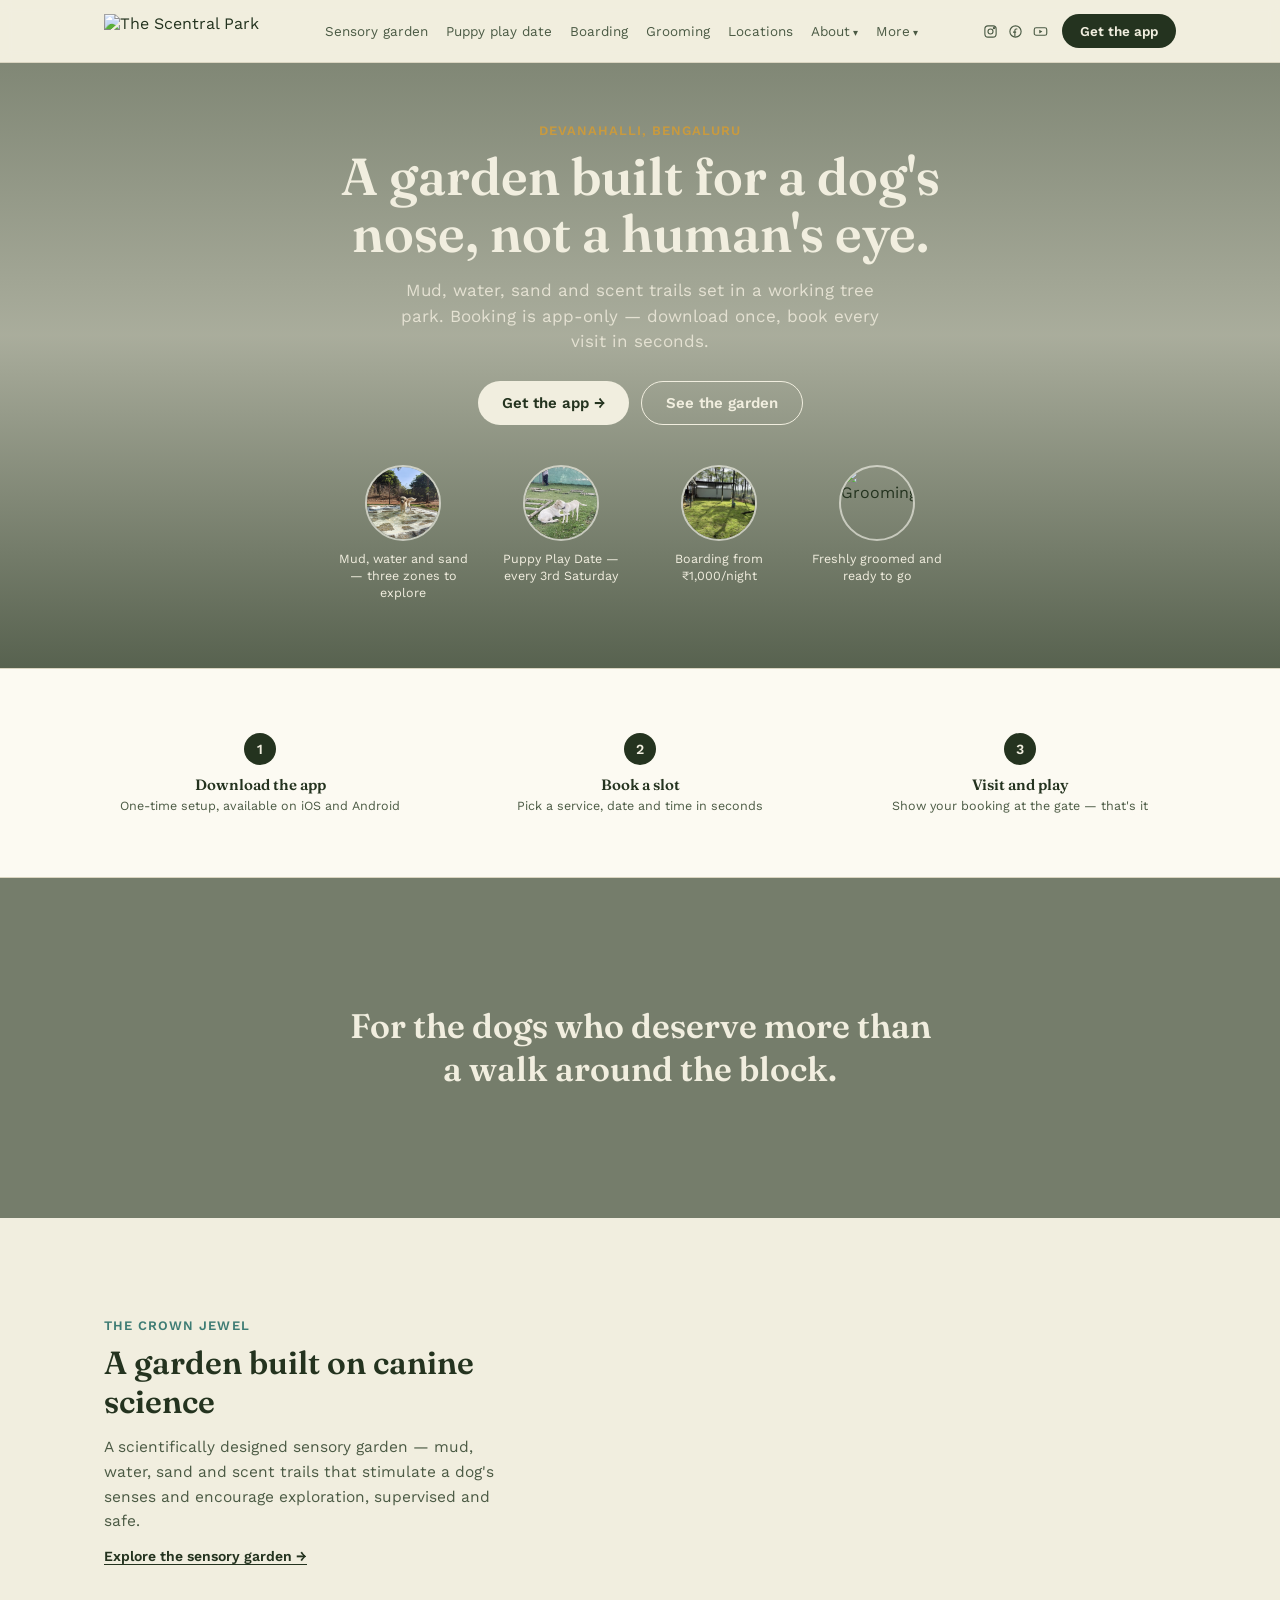
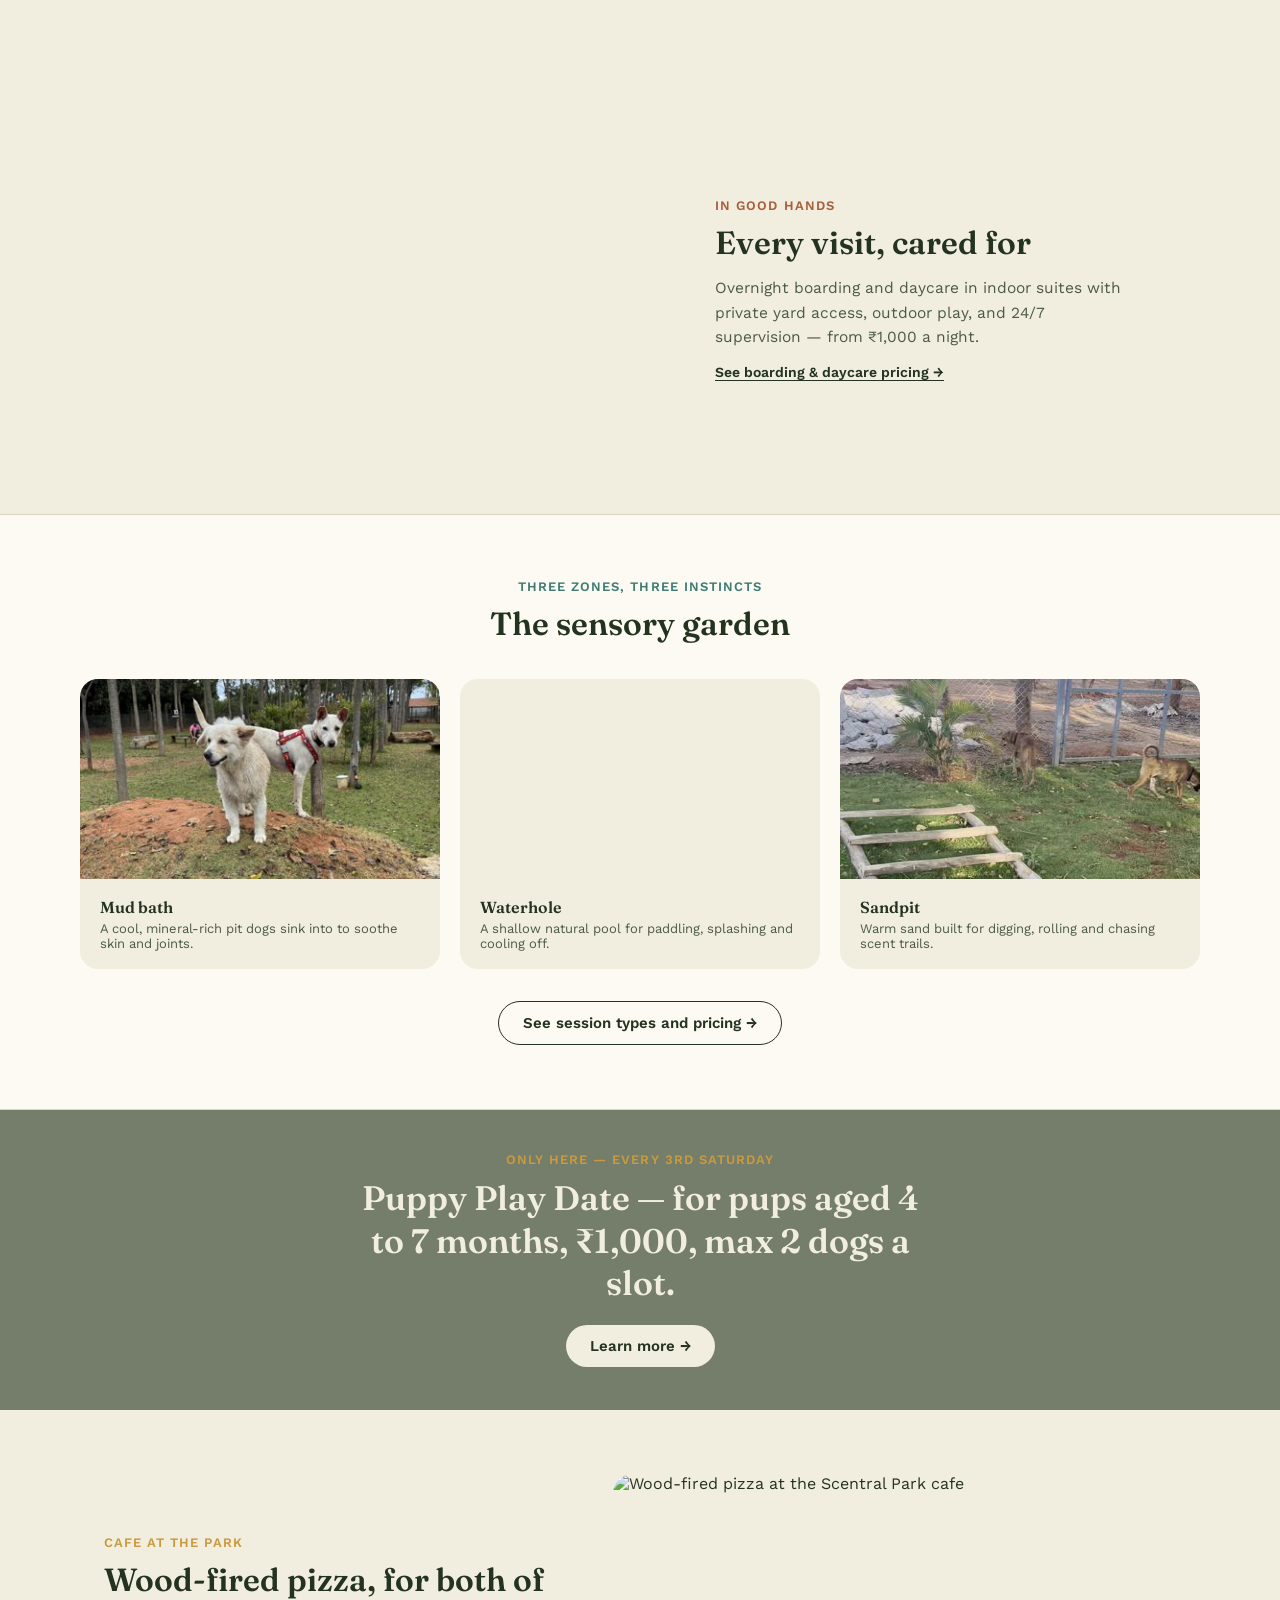
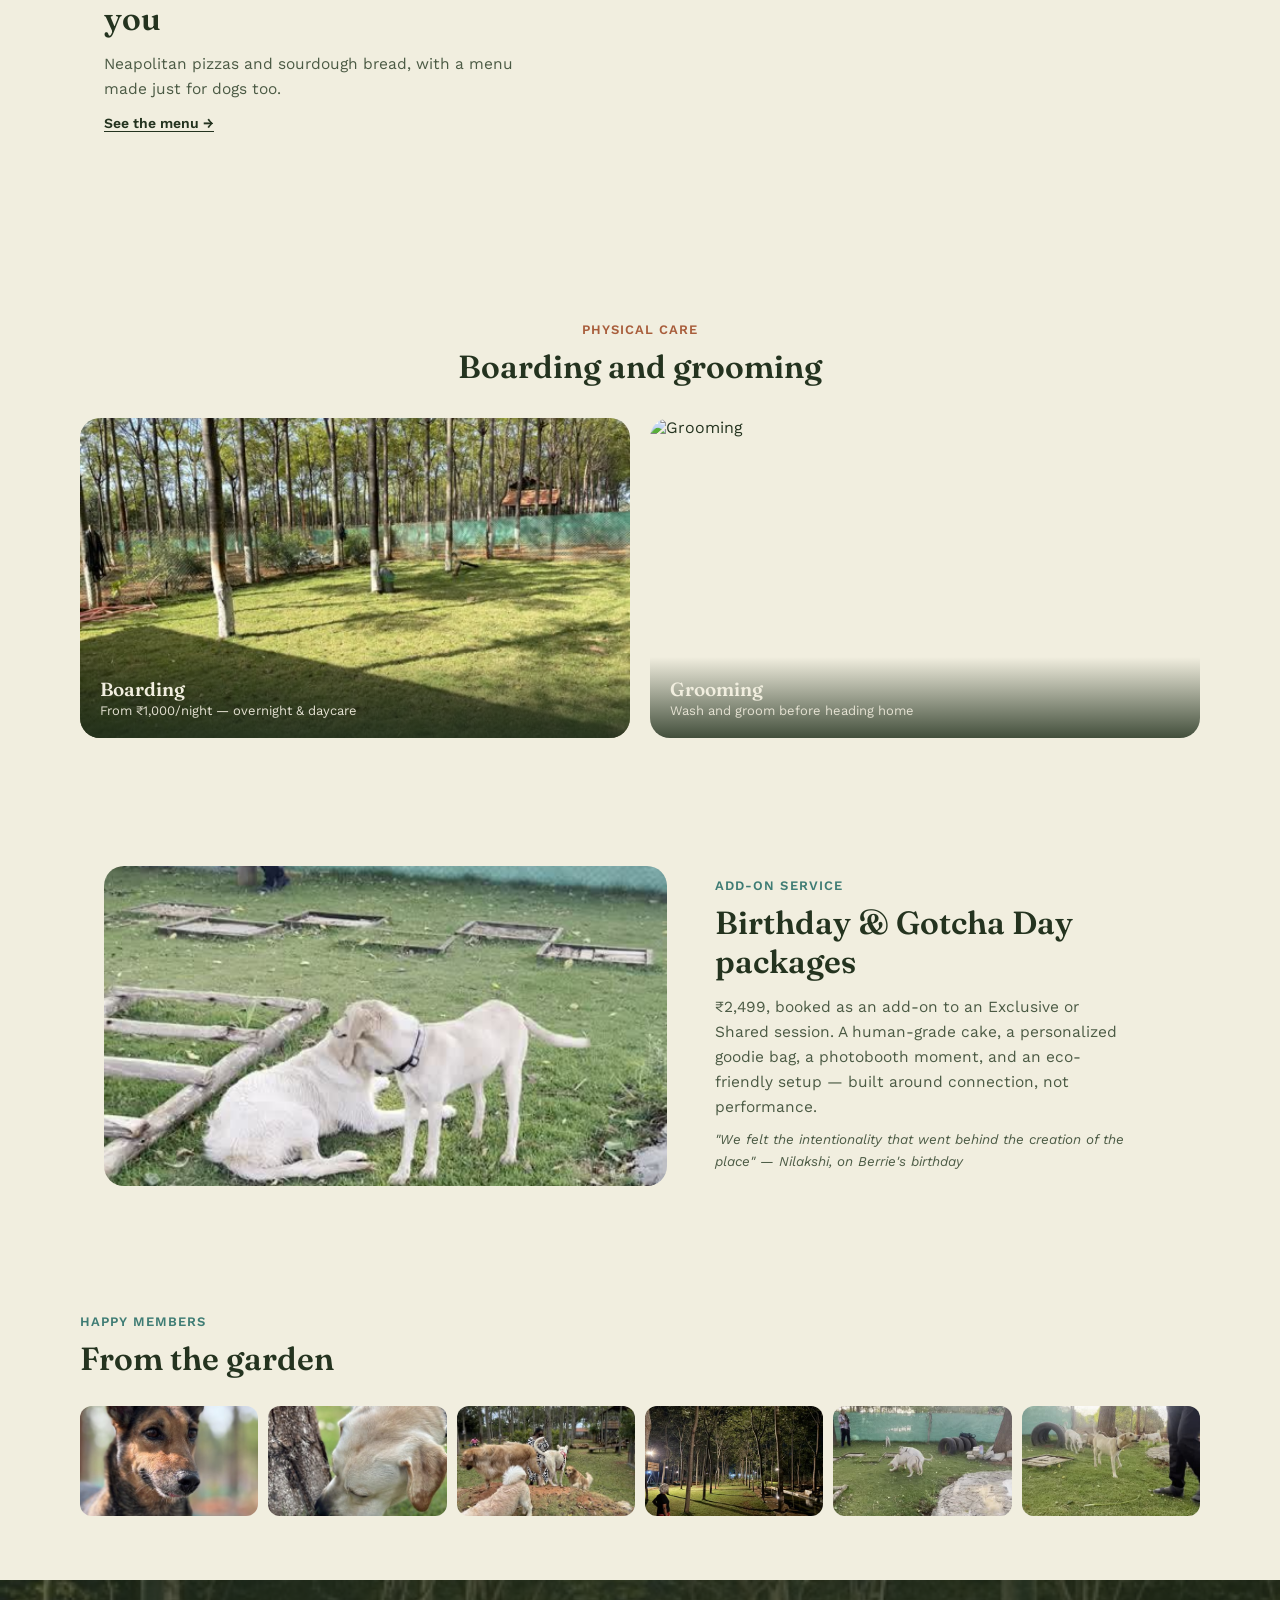
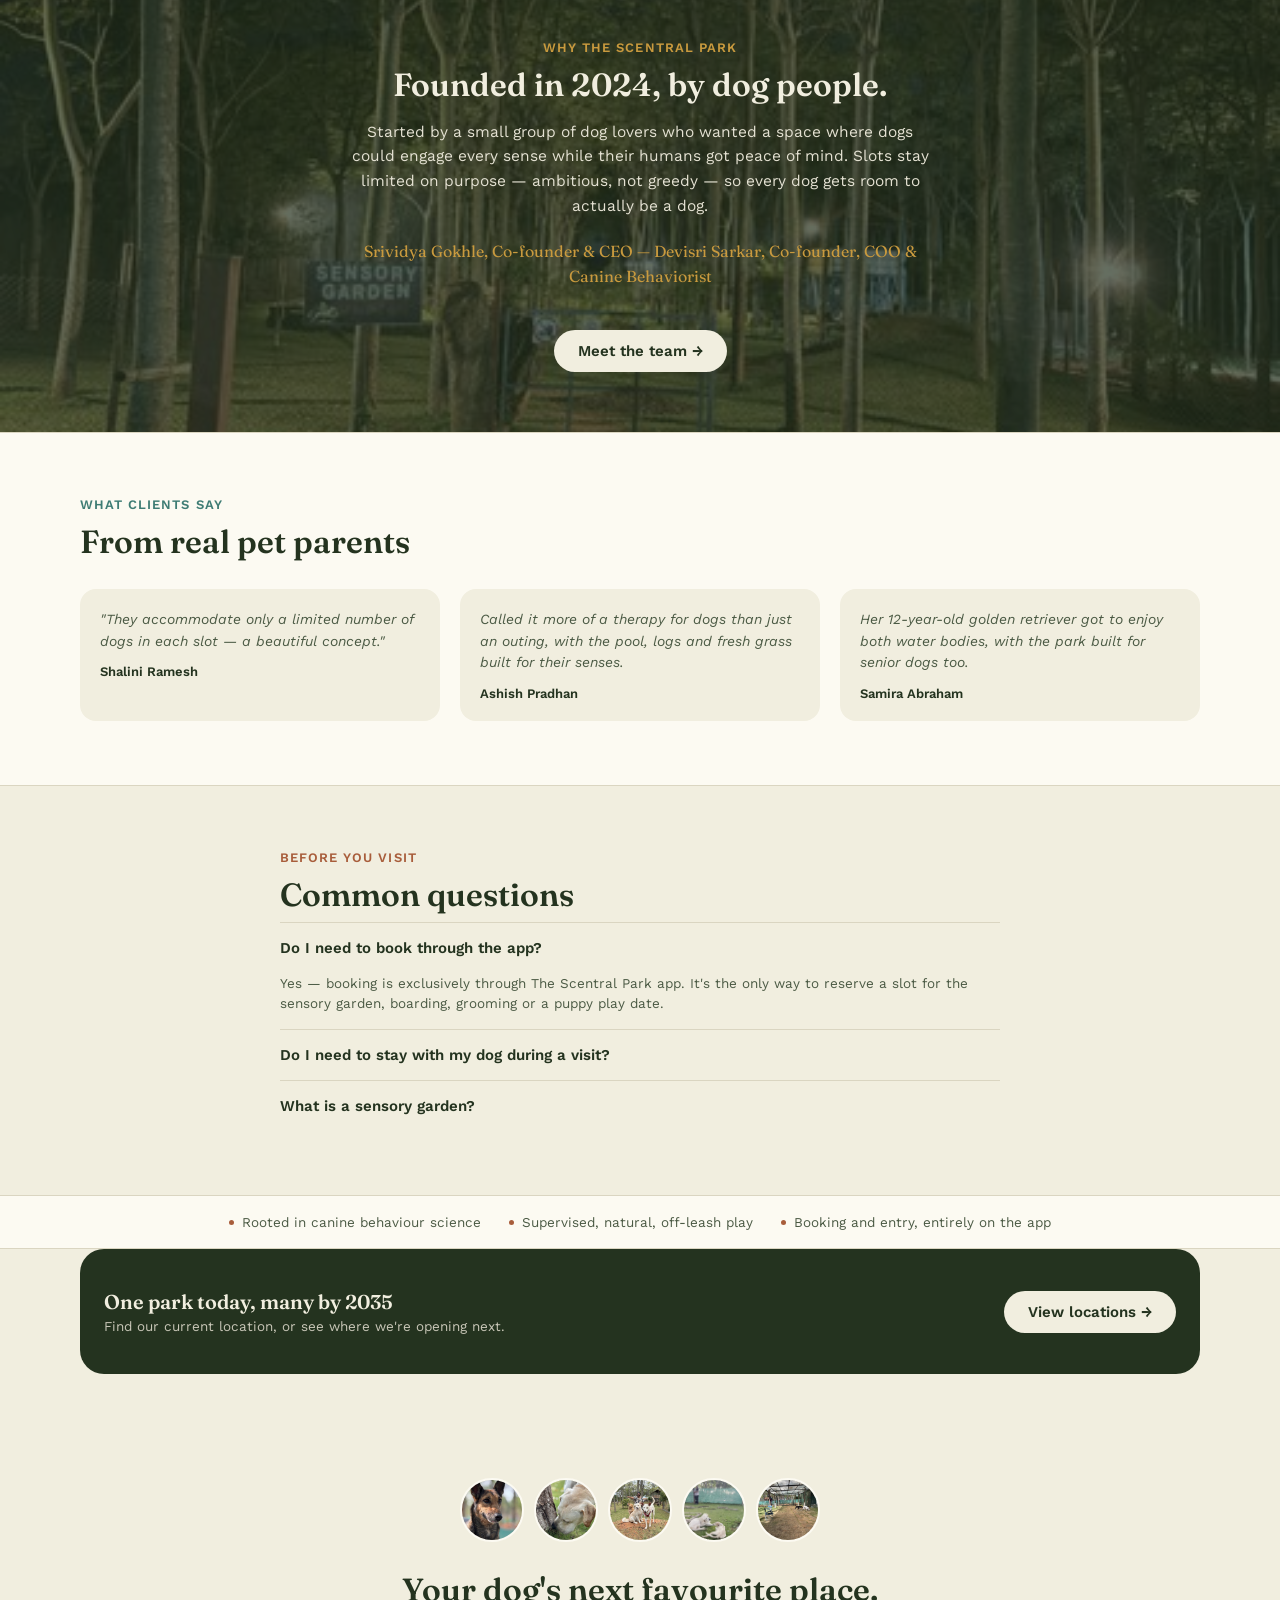
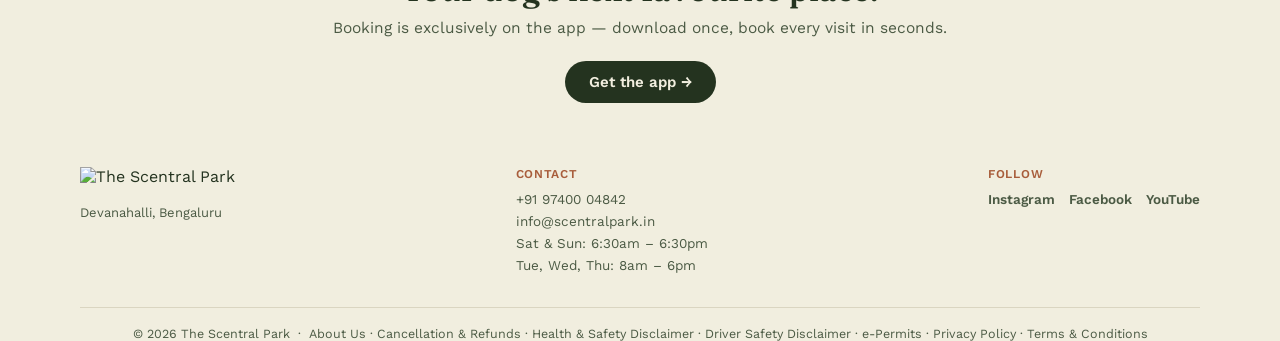
==== commit 505bb622: "Add files via upload" ====
--- a/index.html
+++ b/index.html
@@ -5,164 +5,7 @@
 <meta name="viewport" content="width=device-width, initial-scale=1.0" />
 <title>The Scentral Park</title>
 <link href="https://fonts.googleapis.com/css2?family=Fraunces:wght@500;600&family=Work+Sans:wght@400;500;600&display=swap" rel="stylesheet">
-<style>
-  :root {
-    --bg: #F1EEDF; --card: #FCFAF2; --ink: #24331F; --ink-soft: #4B5A44;
-    --mud: #A85D3B; --water: #3E7C74; --sand: #C99A3E; --line: #DAD5C1;
-  }
-  * { box-sizing: border-box; margin: 0; padding: 0; }
-  body { background: var(--bg); color: var(--ink); font-family: 'Work Sans', sans-serif; }
-  img, video { max-width: 100%; display: block; object-fit: cover; }
-  a { color: inherit; text-decoration: none; }
-  h1,h2,h3 { font-family: 'Fraunces', serif; font-weight: 600; }
-  .wrap { max-width: 1120px; margin: 0 auto; padding: 0 24px; }
-  .eyebrow { font-size: 13px; font-weight: 600; letter-spacing: .08em; text-transform: uppercase; margin-bottom: 10px; display: block; }
-  .btn { font-weight: 600; font-size: 15px; border-radius: 999px; padding: 12px 24px; display: inline-flex; align-items: center; gap: 8px; }
-  .btn-primary { background: var(--ink); color: var(--bg); }
-  .btn-outline { border: 1.5px solid var(--ink); color: var(--ink); }
-
-  header { position: sticky; top: 0; z-index: 50; background: rgba(241,238,223,.94); backdrop-filter: blur(6px); border-bottom: 1px solid var(--line); }
-  .header-inner { max-width: 1120px; margin: 0 auto; box-sizing: border-box; display: flex; align-items: center; justify-content: space-between; padding: 14px 24px; gap: 16px; flex-wrap: wrap; }
-  .logo { display: flex; align-items: center; gap: 8px; }
-  .logo-mark { width: 30px; height: 30px; border-radius: 50%; background: var(--ink); display: flex; align-items: center; justify-content: center; color: var(--bg); font-family: 'Fraunces',serif; font-weight: 600; font-size: 14px; }
-  .logo-name { font-family: 'Fraunces', serif; font-weight: 600; font-size: 17px; }
-  nav { display: flex; gap: 18px; flex-wrap: wrap; }
-  nav a, nav span.grp { font-size: 13.5px; color: var(--ink-soft); cursor: pointer; }
-  .grp:after { content: " ▾"; font-size: 10px; }
-  .header-social { display: flex; align-items: center; gap: 10px; }
-  .header-social a { color: var(--ink-soft); display: flex; }
-  .header-social svg { width: 15px; height: 15px; }
-  .header-cta-group { display: flex; align-items: center; gap: 14px; }
-  @media (max-width: 480px) { .header-social { display: none; } }
-  @media (max-width: 860px) { nav { display: none; } }
-
-  /* hero */
-  .hero { position: relative; min-height: 560px; display: flex; align-items: center; overflow: hidden; }
-  .hero video { position: absolute; inset: 0; width: 100%; height: 100%; object-fit: cover; }
-  .hero-scrim { position: absolute; inset: 0; background: linear-gradient(180deg, rgba(36,51,31,.55) 0%, rgba(36,51,31,.35) 45%, rgba(36,51,31,.75) 100%); }
-  .hero-content { position: relative; max-width: 1120px; margin: 0 auto; padding: 60px 24px 40px; width: 100%; text-align: center; }
-  .hero h1 { font-size: clamp(30px,5vw,52px); line-height: 1.1; color: var(--bg); margin: 0 auto 16px; max-width: 720px; }
-  .hero p { font-size: 17px; color: #E4E1D2; max-width: 480px; margin: 0 auto 26px; line-height: 1.5; }
-  .hero-actions { display: flex; gap: 12px; justify-content: center; flex-wrap: wrap; margin-bottom: 40px; }
-
-  /* avatar row */
-  .avatar-row { display: flex; justify-content: center; gap: 28px; flex-wrap: wrap; position: relative; z-index: 2; }
-  .avatar-item { text-align: center; width: 130px; }
-  .avatar-photo { width: 76px; height: 76px; border-radius: 50%; overflow: hidden; margin: 0 auto 10px; border: 2px solid rgba(252,250,242,.6); }
-  .avatar-photo img { width: 100%; height: 100%; }
-  .avatar-item p { font-size: 12.5px; color: var(--bg); line-height: 1.35; }
-
-  /* full-bleed statement */
-  .statement { position: relative; min-height: 340px; display: flex; align-items: center; justify-content: center; overflow: hidden; }
-  .statement video { position: absolute; inset: 0; width: 100%; height: 100%; object-fit: cover; }
-  .statement .scrim { position: absolute; inset: 0; background: rgba(36,51,31,.6); }
-  .statement .txt { position: relative; z-index: 2; max-width: 640px; text-align: center; padding: 40px 24px; }
-  .statement h2 { font-size: clamp(24px,3.2vw,34px); color: var(--bg); line-height: 1.25; }
-
-  /* feature section: text + media */
-  .feature { padding: 72px 24px; }
-  .feature-inner { max-width: 1120px; margin: 0 auto; display: grid; grid-template-columns: .9fr 1.1fr; gap: 48px; align-items: center; }
-  .feature-inner.reverse { direction: rtl; }
-  .feature-inner.reverse > * { direction: ltr; }
-  .feature h2 { font-size: clamp(24px,3vw,32px); margin-bottom: 14px; }
-  .feature p { font-size: 15.5px; color: var(--ink-soft); line-height: 1.6; max-width: 420px; }
-  .feature-media { border-radius: 20px; overflow: hidden; }
-  .feature-media img, .feature-media video { width: 100%; height: 320px; }
-  @media (max-width: 860px) { .feature-inner, .feature-inner.reverse { grid-template-columns: 1fr; direction: ltr; } }
-
-  /* zones triptych */
-  .zones { background: var(--card); border-top: 1px solid var(--line); border-bottom: 1px solid var(--line); padding: 72px 24px; }
-  .zones-head { max-width: 1120px; margin: 0 auto 36px; text-align: center; }
-  .zones-head h2 { font-size: clamp(24px,3vw,32px); }
-  .zones-grid { max-width: 1120px; margin: 0 auto; display: grid; grid-template-columns: repeat(3,1fr); gap: 20px; }
-  .zone-card { border-radius: 18px; overflow: hidden; background: var(--bg); }
-  .zone-media { height: 200px; overflow: hidden; }
-  .zone-media img, .zone-media video { width: 100%; height: 100%; }
-  .zone-body { padding: 18px 20px; }
-  .zone-body h3 { font-size: 16px; margin-bottom: 4px; }
-  .zone-body p { font-size: 13px; color: var(--ink-soft); }
-  @media (max-width: 860px) { .zones-grid { grid-template-columns: 1fr; } }
-
-  /* two-card row (boarding + grooming) */
-  .duo { padding: 72px 24px; }
-  .duo-head { max-width: 1120px; margin: 0 auto 32px; text-align: center; }
-  .duo-head h2 { font-size: clamp(24px,3vw,32px); }
-  .duo-grid { max-width: 1120px; margin: 0 auto; display: grid; grid-template-columns: 1fr 1fr; gap: 20px; }
-  .duo-card { border-radius: 20px; overflow: hidden; position: relative; height: 320px; }
-  .duo-card img, .duo-card video { width: 100%; height: 100%; }
-  .duo-card .duo-label { position: absolute; bottom: 0; left: 0; right: 0; padding: 20px; background: linear-gradient(0deg, rgba(36,51,31,.85), transparent); }
-  .duo-card .duo-label h3 { color: var(--bg); font-size: 19px; }
-  .duo-card .duo-label p { color: #E4E1D2; font-size: 13px; margin-top: 2px; }
-  @media (max-width: 860px) { .duo-grid { grid-template-columns: 1fr; } }
-
-  /* why us */
-  .whyus { position: relative; min-height: 420px; display: flex; align-items: center; overflow: hidden; }
-  .whyus img { position: absolute; inset: 0; width: 100%; height: 100%; object-fit: cover; }
-  .whyus .scrim { position: absolute; inset: 0; background: rgba(36,51,31,.7); }
-  .whyus-content { position: relative; z-index: 2; max-width: 640px; margin: 0 auto; text-align: center; padding: 60px 24px; }
-  .whyus-content .eyebrow { color: var(--sand); }
-  .whyus-content h2 { color: var(--bg); font-size: clamp(24px,3vw,32px); margin-bottom: 16px; }
-  .whyus-content p { color: #E4E1D2; font-size: 15.5px; line-height: 1.6; margin-bottom: 20px; }
-  .whyus-content .sign { color: var(--sand); font-family: 'Fraunces', serif; font-size: 16px; }
-
-  /* closing CTA */
-  .closing { padding: 72px 24px; text-align: center; }
-  .closing-photos { display: flex; justify-content: center; gap: 10px; margin-bottom: 28px; flex-wrap: wrap; }
-  .closing-photos img { width: 64px; height: 64px; border-radius: 50%; border: 2px solid var(--card); }
-  .closing h2 { font-size: clamp(24px,3vw,32px); margin-bottom: 10px; }
-  .closing p { font-size: 15.5px; color: var(--ink-soft); margin-bottom: 24px; }
-
-  /* how it works */
-  .hiw { background: var(--card); border-top: 1px solid var(--line); border-bottom: 1px solid var(--line); padding: 56px 24px; }
-  .hiw-inner { max-width: 1120px; margin: 0 auto; display: grid; grid-template-columns: repeat(3,1fr); gap: 20px; text-align: center; }
-  .hiw-step .num { width: 32px; height: 32px; border-radius: 50%; background: var(--ink); color: var(--bg); display: flex; align-items: center; justify-content: center; font-weight: 600; font-size: 14px; margin: 0 auto 10px; }
-  .hiw-step h3 { font-size: 15px; margin-bottom: 4px; }
-  .hiw-step p { font-size: 12.5px; color: var(--ink-soft); }
-  @media (max-width: 860px) { .hiw-inner { grid-template-columns: 1fr; } }
-
-  /* gallery grid */
-  .gallery { padding: 72px 24px; }
-  .gallery-head { max-width: 1120px; margin: 0 auto 28px; }
-  .gallery-head h2 { font-size: clamp(24px,3vw,32px); }
-  .gallery-grid { max-width: 1120px; margin: 0 auto; display: grid; grid-template-columns: repeat(6,1fr); gap: 10px; }
-  .gallery-grid img { border-radius: 12px; height: 110px; width: 100%; }
-  @media (max-width: 860px) { .gallery-grid { grid-template-columns: repeat(3,1fr); } }
-
-  /* trust strip */
-  .trust { background: var(--card); border-top: 1px solid var(--line); border-bottom: 1px solid var(--line); }
-  .trust-inner { max-width: 1120px; margin: 0 auto; display: flex; gap: 28px; flex-wrap: wrap; justify-content: center; padding: 18px 24px; }
-  .trust-inner span { font-size: 13.5px; color: var(--ink-soft); display: flex; align-items: center; gap: 8px; }
-  .dot { width: 5px; height: 5px; border-radius: 50%; background: var(--mud); }
-
-  /* faq */
-  .faq { padding: 64px 24px; }
-  .faq-inner { max-width: 720px; margin: 0 auto; }
-  .faq-item { border-top: 1px solid var(--line); }
-  .faq-item summary { font-weight: 600; font-size: 15px; cursor: pointer; list-style: none; padding: 16px 0; }
-  .faq-item summary::-webkit-details-marker { display: none; }
-  .faq-item p { font-size: 13.5px; color: var(--ink-soft); padding-bottom: 16px; line-height: 1.5; }
-
-  /* location teaser */
-  .loc-teaser { max-width: 1120px; margin: 0 auto 40px; padding: 40px 24px; display: flex; justify-content: space-between; align-items: center; gap: 20px; flex-wrap: wrap; background: var(--ink); border-radius: 24px; color: var(--bg); }
-  .loc-teaser h3 { color: var(--bg); font-size: 20px; margin-bottom: 4px; }
-  .loc-teaser p { color: #C9C7B8; font-size: 13.5px; }
-  /* testimonials */
-  .testimonials { background: var(--card); border-top: 1px solid var(--line); border-bottom: 1px solid var(--line); padding: 64px 24px; }
-  .testimonials-inner { max-width: 1120px; margin: 0 auto; }
-  .testimonials-grid { display: grid; grid-template-columns: repeat(3,1fr); gap: 20px; margin-top: 28px; }
-  .t-card { background: var(--bg); border-radius: 16px; padding: 20px; }
-  .t-card p.quote { font-size: 14px; color: var(--ink-soft); line-height: 1.55; font-style: italic; margin-bottom: 12px; }
-  .t-card p.name { font-size: 13px; font-weight: 600; color: var(--ink); }
-  @media (max-width: 860px) { .testimonials-grid { grid-template-columns: 1fr; } }
-
-  footer { border-top: 1px solid var(--line); padding: 40px 24px 28px; }
-  .footer-inner { max-width: 1120px; margin: 0 auto; display: flex; justify-content: space-between; flex-wrap: wrap; gap: 24px; }
-  .footer-col h4 { font-size: 12px; font-weight: 600; letter-spacing: .06em; text-transform: uppercase; color: var(--mud); margin-bottom: 10px; }
-  .footer-col a, .footer-col span { display: block; font-size: 13.5px; color: var(--ink-soft); margin-bottom: 6px; }
-  .footer-social { display: flex; gap: 14px; }
-  .footer-social a { font-weight: 600; }
-  .footer-bottom { max-width: 1120px; margin: 28px auto 0; padding-top: 18px; border-top: 1px solid var(--line); font-size: 12.5px; color: var(--ink-soft); text-align: center; }
-</style>
+<link rel="stylesheet" href="assets/css/main.css">
 </head>
 <body>
 
@@ -172,13 +15,13 @@
       <img src="https://scentralpark.in/wp-content/uploads/2024/12/logo-web-scp-500-1.png" alt="The Scentral Park" style="height:34px;width:auto;">
     </a>
     <nav>
-      <a href="#">Sensory garden</a>
-      <a href="#">Puppy play date</a>
-      <a href="#">Boarding</a>
-      <a href="#">Grooming</a>
-      <a href="#">Locations</a>
-      <span class="grp">About</span>
-      <span class="grp">More</span>
+      <a href="sensory-garden.html">Sensory garden</a>
+      <a href="puppy-play-date.html">Puppy play date</a>
+      <a href="boarding.html">Boarding</a>
+      <a href="grooming.html">Grooming</a>
+      <a href="locations.html">Locations</a>
+      <a href="#about" class="grp" style="text-decoration:none;">About</a>
+      <a href="cafe.html" class="grp" style="text-decoration:none;">More</a>
     </nav>
     <div class="header-cta-group">
       <div class="header-social">
@@ -193,7 +36,20 @@
         </a>
       </div>
       <a href="#" class="btn btn-primary" style="padding:9px 18px;font-size:13.5px;">Get the app</a>
-    </div>
+      <button class="mobile-toggle" onclick="document.getElementById('mmenu').classList.toggle('open')" aria-label="Toggle menu">
+        <svg viewBox="0 0 24 24" fill="none" stroke="currentColor" stroke-width="2" stroke-linecap="round"><line x1="3" y1="6" x2="21" y2="6"/><line x1="3" y1="12" x2="21" y2="12"/><line x1="3" y1="18" x2="21" y2="18"/></svg>
+      </button>
+    </div>
+  </div>
+  <div class="mobile-menu" id="mmenu">
+    <a href="sensory-garden.html">Sensory garden</a>
+    <a href="puppy-play-date.html">Puppy play date</a>
+    <a href="boarding.html">Boarding</a>
+    <a href="grooming.html">Grooming</a>
+    <a href="locations.html">Locations</a>
+    <a href="about.html">About</a>
+    <a href="cafe.html">More</a>
+    <a href="#" class="btn btn-primary">Get the app</a>
   </div>
 </header>
 
@@ -209,18 +65,18 @@
       <a href="#" class="btn btn-outline" style="border-color:var(--bg);color:var(--bg);">See the garden</a>
     </div>
     <div class="avatar-row">
-      <div class="avatar-item">
+      <a href="sensory-garden.html" class="avatar-item">
         <div class="avatar-photo"><img src="assets/img/sensory-garden-hero.jpg" alt="Sensory garden"></div>
         <p>Mud, water and sand — three zones to explore</p>
-      </div>
-      <div class="avatar-item">
+      </a>
+      <a href="puppy-play-date.html" class="avatar-item">
         <div class="avatar-photo"><img src="assets/img/puppies-grass-1.jpg" alt="Puppy play date"></div>
         <p>Puppy Play Date — every 3rd Saturday</p>
-      </div>
-      <div class="avatar-item">
+      </a>
+      <a href="boarding.html" class="avatar-item">
         <div class="avatar-photo"><img src="assets/img/boarding-1.jpg" alt="Boarding"></div>
         <p>Boarding from ₹1,000/night</p>
-      </div>
+      </a>
       <div class="avatar-item">
         <div class="avatar-photo"><img src="https://images.pexels.com/photos/6816837/pexels-photo-6816837.jpeg?cs=srgb&fm=jpg" alt="Grooming"></div>
         <p>Freshly groomed and ready to go</p>
@@ -245,12 +101,13 @@
   </div>
 </section>
 
-<section class="feature">
+<section class="feature" id="sensory-garden">
   <div class="feature-inner wrap">
     <div>
       <span class="eyebrow" style="color:var(--water);">The crown jewel</span>
       <h2>A garden built on canine science</h2>
       <p>A scientifically designed sensory garden — mud, water, sand and scent trails that stimulate a dog's senses and encourage exploration, supervised and safe.</p>
+      <a href="sensory-garden.html" style="font-weight:600;font-size:14px;display:inline-block;margin-top:14px;border-bottom:1.5px solid var(--ink);">Explore the sensory garden →</a>
     </div>
     <div class="feature-media">
       <video src="assets/video/water-pool.mp4" autoplay muted loop playsinline></video>
@@ -258,12 +115,13 @@
   </div>
 </section>
 
-<section class="feature">
+<section class="feature" id="boarding">
   <div class="feature-inner reverse wrap">
     <div>
       <span class="eyebrow" style="color:var(--mud);">In good hands</span>
       <h2>Every visit, cared for</h2>
-      <p>Overnight boarding from ₹1,000–₹1,650 a night, with indoor suites that open onto a private front and back yard, outdoor play areas, and 24/7 supervision. Daycare runs ₹750–₹1,250 a day.</p>
+      <p>Overnight boarding and daycare in indoor suites with private yard access, outdoor play, and 24/7 supervision — from ₹1,000 a night.</p>
+      <a href="boarding.html" style="font-weight:600;font-size:14px;display:inline-block;margin-top:14px;border-bottom:1.5px solid var(--ink);">See boarding &amp; daycare pricing →</a>
     </div>
     <div class="feature-media">
       <video src="assets/video/boarding.mp4" autoplay muted loop playsinline></video>
@@ -299,23 +157,28 @@
       </div>
     </div>
   </div>
-</section>
-
-<section class="statement" style="min-height:300px;">
+  <div style="text-align:center;margin-top:32px;">
+    <a href="sensory-garden.html" class="btn btn-outline">See session types and pricing →</a>
+  </div>
+</section>
+
+<section class="statement" id="puppy-play-date" style="min-height:300px;">
   <video src="assets/video/puppy-play-date.mp4" autoplay muted loop playsinline></video>
   <div class="scrim"></div>
   <div class="txt">
     <span class="eyebrow" style="color:var(--sand);">Only here — every 3rd Saturday</span>
     <h2>Puppy Play Date — for pups aged 4 to 7 months, ₹1,000, max 2 dogs a slot.</h2>
-  </div>
-</section>
-
-<section class="feature">
+    <a href="puppy-play-date.html" class="btn" style="background:var(--bg);color:var(--ink);margin-top:20px;">Learn more →</a>
+  </div>
+</section>
+
+<section class="feature" id="cafe">
   <div class="feature-inner wrap">
     <div>
       <span class="eyebrow" style="color:var(--sand);">Cafe at the park</span>
       <h2>Wood-fired pizza, for both of you</h2>
-      <p>Neapolitan pizzas and sourdough bread from ₹650, with a dog-friendly version made on an oat-and-egg base with chicken or fish, ₹250. Pre-booking closes 5pm the day before.</p>
+      <p>Neapolitan pizzas and sourdough bread, with a menu made just for dogs too.</p>
+      <a href="cafe.html" style="font-weight:600;font-size:14px;display:inline-block;margin-top:14px;border-bottom:1.5px solid var(--ink);">See the menu →</a>
     </div>
     <div class="feature-media">
       <img src="https://scentralpark.in/wp-content/uploads/2024/12/2024-03-23.jpg" alt="Wood-fired pizza at the Scentral Park cafe">
@@ -323,30 +186,30 @@
   </div>
 </section>
 
-<section class="duo">
+<section class="duo" id="grooming">
   <div class="duo-head">
     <span class="eyebrow" style="color:var(--mud);">Physical care</span>
     <h2>Boarding and grooming</h2>
   </div>
   <div class="duo-grid">
-    <div class="duo-card">
+    <a href="boarding.html" class="duo-card">
       <img src="assets/img/boarding-2.jpg" alt="Boarding">
       <div class="duo-label">
         <h3>Boarding</h3>
-        <p>Overnight stays in a natural setting</p>
-      </div>
-    </div>
-    <div class="duo-card">
+        <p>From ₹1,000/night — overnight &amp; daycare</p>
+      </div>
+    </a>
+    <a href="grooming.html" class="duo-card">
       <img src="https://images.pexels.com/photos/19145882/pexels-photo-19145882.jpeg?cs=srgb&fm=jpg" alt="Grooming">
       <div class="duo-label">
         <h3>Grooming</h3>
         <p>Wash and groom before heading home</p>
       </div>
-    </div>
-  </div>
-</section>
-
-<section class="feature">
+    </a>
+  </div>
+</section>
+
+<section class="feature" id="celebrations">
   <div class="feature-inner reverse wrap">
     <div>
       <span class="eyebrow" style="color:var(--water);">Add-on service</span>
@@ -375,7 +238,7 @@
   </div>
 </section>
 
-<section class="whyus">
+<section class="whyus" id="about">
   <img src="assets/img/park-path.jpg" alt="Scentral Park pathway">
   <div class="scrim"></div>
   <div class="whyus-content">
@@ -383,6 +246,7 @@
     <h2>Founded in 2024, by dog people.</h2>
     <p>Started by a small group of dog lovers who wanted a space where dogs could engage every sense while their humans got peace of mind. Slots stay limited on purpose — ambitious, not greedy — so every dog gets room to actually be a dog.</p>
     <p class="sign">Srividya Gokhle, Co-founder &amp; CEO — Devisri Sarkar, Co-founder, COO &amp; Canine Behaviorist</p>
+    <a href="about.html" class="btn" style="background:var(--bg);color:var(--ink);margin-top:20px;">Meet the team →</a>
   </div>
 </section>
 
@@ -434,12 +298,12 @@
   </div>
 </div>
 
-<div class="loc-teaser">
+<div class="loc-teaser" id="locations">
   <div>
     <h3>One park today, many by 2035</h3>
     <p>Find our current location, or see where we're opening next.</p>
   </div>
-  <a href="#" class="btn" style="background:var(--bg);color:var(--ink);">View locations →</a>
+  <a href="locations.html" class="btn" style="background:var(--bg);color:var(--ink);">View locations →</a>
 </div>
 
 <section class="closing wrap">
@@ -467,8 +331,8 @@
       <h4>Contact</h4>
       <a href="tel:+919740004842">+91 97400 04842</a>
       <a href="mailto:info@scentralpark.in">info@scentralpark.in</a>
-      <span>Sat &amp; Sun: 6:30am – 6pm</span>
-      <span>Mon–Fri: 8am – 6pm</span>
+      <span>Sat &amp; Sun: 6:30am – 6:30pm</span>
+      <span>Tue, Wed, Thu: 8am – 6pm</span>
     </div>
     <div class="footer-col">
       <h4>Follow</h4>
--- a/assets/css/main.css
+++ b/assets/css/main.css
@@ -0,0 +1,190 @@
+:root {
+    --bg: #F1EEDF; --card: #FCFAF2; --ink: #24331F; --ink-soft: #4B5A44;
+    --mud: #A85D3B; --water: #3E7C74; --sand: #C99A3E; --line: #DAD5C1;
+  }
+  * { box-sizing: border-box; margin: 0; padding: 0; }
+  html { scroll-behavior: smooth; }
+  body { background: var(--bg); color: var(--ink); font-family: 'Work Sans', sans-serif; }
+  img, video { max-width: 100%; display: block; object-fit: cover; }
+  a { color: inherit; text-decoration: none; }
+  h1,h2,h3 { font-family: 'Fraunces', serif; font-weight: 600; }
+  .wrap { max-width: 1120px; margin: 0 auto; padding: 0 24px; }
+  .eyebrow { font-size: 13px; font-weight: 600; letter-spacing: .08em; text-transform: uppercase; margin-bottom: 10px; display: block; }
+  .btn { font-weight: 600; font-size: 15px; border-radius: 999px; padding: 12px 24px; display: inline-flex; align-items: center; gap: 8px; }
+  .btn-primary { background: var(--ink); color: var(--bg); }
+  .btn-outline { border: 1.5px solid var(--ink); color: var(--ink); }
+
+  header { position: sticky; top: 0; z-index: 50; background: rgba(241,238,223,.94); backdrop-filter: blur(6px); border-bottom: 1px solid var(--line); }
+  .header-inner { max-width: 1120px; margin: 0 auto; box-sizing: border-box; display: flex; align-items: center; justify-content: space-between; padding: 14px 24px; gap: 16px; flex-wrap: wrap; }
+  .logo { display: flex; align-items: center; gap: 8px; }
+  .logo-mark { width: 30px; height: 30px; border-radius: 50%; background: var(--ink); display: flex; align-items: center; justify-content: center; color: var(--bg); font-family: 'Fraunces',serif; font-weight: 600; font-size: 14px; }
+  .logo-name { font-family: 'Fraunces', serif; font-weight: 600; font-size: 17px; }
+  nav { display: flex; gap: 18px; flex-wrap: wrap; }
+  nav a, nav span.grp { font-size: 13.5px; color: var(--ink-soft); cursor: pointer; }
+  .grp:after { content: " ▾"; font-size: 10px; }
+  .header-social { display: flex; align-items: center; gap: 10px; }
+  .header-social a { color: var(--ink-soft); display: flex; }
+  .header-social svg { width: 15px; height: 15px; }
+  .header-cta-group { display: flex; align-items: center; gap: 14px; }
+  .mobile-toggle { display: none; background: none; border: none; cursor: pointer; color: var(--ink); padding: 4px; }
+  .mobile-toggle svg { width: 22px; height: 22px; display: block; }
+  .mobile-menu { display: none; flex-direction: column; gap: 2px; padding: 8px 24px 20px; border-top: 1px solid var(--line); background: var(--bg); }
+  .mobile-menu.open { display: flex; }
+  .mobile-menu a:not(.btn) { text-decoration: none; color: var(--ink); font-size: 16px; padding: 12px 0; border-bottom: 1px solid var(--line); }
+  .mobile-menu a.active { font-weight: 600; color: var(--mud); }
+  .mobile-menu .btn { text-align: center; justify-content: center; margin-top: 14px; }
+  @media (max-width: 480px) { .header-social { display: none; } }
+  @media (max-width: 860px) {
+    nav { display: none; }
+    .mobile-toggle { display: block; }
+  }
+
+  /* hero */
+  .hero { position: relative; min-height: 560px; display: flex; align-items: center; overflow: hidden; }
+  .hero video { position: absolute; inset: 0; width: 100%; height: 100%; object-fit: cover; }
+  .hero-scrim { position: absolute; inset: 0; background: linear-gradient(180deg, rgba(36,51,31,.55) 0%, rgba(36,51,31,.35) 45%, rgba(36,51,31,.75) 100%); }
+  .hero-content { position: relative; max-width: 1120px; margin: 0 auto; padding: 60px 24px 40px; width: 100%; text-align: center; }
+  .hero h1 { font-size: clamp(30px,5vw,52px); line-height: 1.1; color: var(--bg); margin: 0 auto 16px; max-width: 720px; }
+  .hero p { font-size: 17px; color: #E4E1D2; max-width: 480px; margin: 0 auto 26px; line-height: 1.5; }
+  .hero-actions { display: flex; gap: 12px; justify-content: center; flex-wrap: wrap; margin-bottom: 40px; }
+
+  /* avatar row */
+  .avatar-row { display: flex; justify-content: center; gap: 28px; flex-wrap: wrap; position: relative; z-index: 2; }
+  .avatar-item { text-align: center; width: 130px; }
+  .avatar-photo { width: 76px; height: 76px; border-radius: 50%; overflow: hidden; margin: 0 auto 10px; border: 2px solid rgba(252,250,242,.6); }
+  .avatar-photo img { width: 100%; height: 100%; }
+  .avatar-item p { font-size: 12.5px; color: var(--bg); line-height: 1.35; }
+
+  /* full-bleed statement */
+  .statement { position: relative; min-height: 340px; display: flex; align-items: center; justify-content: center; overflow: hidden; }
+  .statement video { position: absolute; inset: 0; width: 100%; height: 100%; object-fit: cover; }
+  .statement .scrim { position: absolute; inset: 0; background: rgba(36,51,31,.6); }
+  .statement .txt { position: relative; z-index: 2; max-width: 640px; text-align: center; padding: 40px 24px; }
+  .statement h2 { font-size: clamp(24px,3.2vw,34px); color: var(--bg); line-height: 1.25; }
+
+  /* feature section: text + media */
+  .feature { padding: 64px 24px; }
+  .feature-inner { max-width: 1120px; margin: 0 auto; display: grid; grid-template-columns: .9fr 1.1fr; gap: 48px; align-items: center; }
+  .feature-inner.reverse { direction: rtl; }
+  .feature-inner.reverse > * { direction: ltr; }
+  .feature h2 { font-size: clamp(24px,3vw,32px); margin-bottom: 14px; }
+  .feature p { font-size: 15.5px; color: var(--ink-soft); line-height: 1.6; max-width: 420px; }
+  .feature-media { border-radius: 20px; overflow: hidden; }
+  .feature-media img, .feature-media video { width: 100%; height: 320px; }
+  @media (max-width: 860px) { .feature-inner, .feature-inner.reverse { grid-template-columns: 1fr; direction: ltr; } }
+
+  /* zones triptych */
+  .zones { background: var(--card); border-top: 1px solid var(--line); border-bottom: 1px solid var(--line); padding: 64px 24px; }
+  .zones-head { max-width: 1120px; margin: 0 auto 36px; text-align: center; }
+  .zones-head h2 { font-size: clamp(24px,3vw,32px); }
+  .zones-grid { max-width: 1120px; margin: 0 auto; display: grid; grid-template-columns: repeat(3,1fr); gap: 20px; }
+  .zone-card { border-radius: 18px; overflow: hidden; background: var(--bg); }
+  .zone-media { height: 200px; overflow: hidden; }
+  .zone-media img, .zone-media video { width: 100%; height: 100%; }
+  .zone-body { padding: 18px 20px; }
+  .zone-body h3 { font-size: 16px; margin-bottom: 4px; }
+  .zone-body p { font-size: 13px; color: var(--ink-soft); }
+  @media (max-width: 860px) { .zones-grid { grid-template-columns: 1fr; } }
+
+  /* two-card row (boarding + grooming) */
+  .duo { padding: 64px 24px; }
+  .duo-head { max-width: 1120px; margin: 0 auto 32px; text-align: center; }
+  .duo-head h2 { font-size: clamp(24px,3vw,32px); }
+  .duo-grid { max-width: 1120px; margin: 0 auto; display: grid; grid-template-columns: 1fr 1fr; gap: 20px; }
+  .duo-card { display: block; border-radius: 20px; overflow: hidden; position: relative; height: 320px; }
+  .duo-card img, .duo-card video { width: 100%; height: 100%; }
+  .duo-card .duo-label { position: absolute; bottom: 0; left: 0; right: 0; padding: 20px; background: linear-gradient(0deg, rgba(36,51,31,.85), transparent); }
+  .duo-card .duo-label h3 { color: var(--bg); font-size: 19px; }
+  .duo-card .duo-label p { color: #E4E1D2; font-size: 13px; margin-top: 2px; }
+  @media (max-width: 860px) { .duo-grid { grid-template-columns: 1fr; } }
+
+  /* why us */
+  .whyus { position: relative; min-height: 420px; display: flex; align-items: center; overflow: hidden; }
+  .whyus img { position: absolute; inset: 0; width: 100%; height: 100%; object-fit: cover; }
+  .whyus .scrim { position: absolute; inset: 0; background: rgba(36,51,31,.7); }
+  .whyus-content { position: relative; z-index: 2; max-width: 640px; margin: 0 auto; text-align: center; padding: 60px 24px; }
+  .whyus-content .eyebrow { color: var(--sand); }
+  .whyus-content h2 { color: var(--bg); font-size: clamp(24px,3vw,32px); margin-bottom: 16px; }
+  .whyus-content p { color: #E4E1D2; font-size: 15.5px; line-height: 1.6; margin-bottom: 20px; }
+  .whyus-content .sign { color: var(--sand); font-family: 'Fraunces', serif; font-size: 16px; }
+
+  /* closing CTA */
+  .closing { padding: 64px 24px; text-align: center; }
+  .closing-photos { display: flex; justify-content: center; gap: 10px; margin-bottom: 28px; flex-wrap: wrap; }
+  .closing-photos img { width: 64px; height: 64px; border-radius: 50%; border: 2px solid var(--card); }
+  .closing h2 { font-size: clamp(24px,3vw,32px); margin-bottom: 10px; }
+  .closing p { font-size: 15.5px; color: var(--ink-soft); margin-bottom: 24px; }
+
+  /* how it works */
+  .hiw { background: var(--card); border-top: 1px solid var(--line); border-bottom: 1px solid var(--line); padding: 64px 24px; }
+  .hiw-inner { max-width: 1120px; margin: 0 auto; display: grid; grid-template-columns: repeat(3,1fr); gap: 20px; text-align: center; }
+  .hiw-step .num { width: 32px; height: 32px; border-radius: 50%; background: var(--ink); color: var(--bg); display: flex; align-items: center; justify-content: center; font-weight: 600; font-size: 14px; margin: 0 auto 10px; }
+  .hiw-step h3 { font-size: 15px; margin-bottom: 4px; }
+  .hiw-step p { font-size: 12.5px; color: var(--ink-soft); }
+  @media (max-width: 860px) { .hiw-inner { grid-template-columns: 1fr; } }
+
+  /* gallery grid */
+  .gallery { padding: 64px 24px; }
+  .gallery-head { max-width: 1120px; margin: 0 auto 28px; }
+  .gallery-head h2 { font-size: clamp(24px,3vw,32px); }
+  .gallery-grid { max-width: 1120px; margin: 0 auto; display: grid; grid-template-columns: repeat(6,1fr); gap: 10px; }
+  .gallery-grid img { border-radius: 12px; height: 110px; width: 100%; }
+  @media (max-width: 860px) { .gallery-grid { grid-template-columns: repeat(3,1fr); } }
+
+  /* trust strip */
+  .trust { background: var(--card); border-top: 1px solid var(--line); border-bottom: 1px solid var(--line); }
+  .trust-inner { max-width: 1120px; margin: 0 auto; display: flex; gap: 28px; flex-wrap: wrap; justify-content: center; padding: 18px 24px; }
+  .trust-inner span { font-size: 13.5px; color: var(--ink-soft); display: flex; align-items: center; gap: 8px; }
+  .dot { width: 5px; height: 5px; border-radius: 50%; background: var(--mud); }
+
+  /* faq */
+  .faq { padding: 64px 24px; }
+  .faq-inner { max-width: 720px; margin: 0 auto; }
+  .faq-item { border-top: 1px solid var(--line); }
+  .faq-item summary { font-weight: 600; font-size: 15px; cursor: pointer; list-style: none; padding: 16px 0; }
+  .faq-item summary::-webkit-details-marker { display: none; }
+  .faq-item p { font-size: 13.5px; color: var(--ink-soft); padding-bottom: 16px; line-height: 1.5; }
+
+  /* location teaser */
+  .loc-teaser { max-width: 1120px; margin: 0 auto 40px; padding: 40px 24px; display: flex; justify-content: space-between; align-items: center; gap: 20px; flex-wrap: wrap; background: var(--ink); border-radius: 24px; color: var(--bg); }
+  .loc-teaser h3 { color: var(--bg); font-size: 20px; margin-bottom: 4px; }
+  .loc-teaser p { color: #C9C7B8; font-size: 13.5px; }
+  /* testimonials */
+  .testimonials { background: var(--card); border-top: 1px solid var(--line); border-bottom: 1px solid var(--line); padding: 64px 24px; }
+  .testimonials-inner { max-width: 1120px; margin: 0 auto; }
+  .testimonials-grid { display: grid; grid-template-columns: repeat(3,1fr); gap: 20px; margin-top: 28px; }
+  .t-card { background: var(--bg); border-radius: 16px; padding: 20px; }
+  .t-card p.quote { font-size: 14px; color: var(--ink-soft); line-height: 1.55; font-style: italic; margin-bottom: 12px; }
+  .t-card p.name { font-size: 13px; font-weight: 600; color: var(--ink); }
+  @media (max-width: 860px) { .testimonials-grid { grid-template-columns: 1fr; } }
+
+  /* pricing grid (session types) */
+  .pricing { padding: 64px 24px; background: var(--card); border-top: 1px solid var(--line); border-bottom: 1px solid var(--line); }
+  .pricing-head { max-width: 1120px; margin: 0 auto 32px; text-align: center; }
+  .pricing-head h2 { font-size: clamp(24px,3vw,32px); }
+  .pricing-grid { max-width: 1120px; margin: 0 auto; display: grid; grid-template-columns: repeat(4,1fr); gap: 16px; }
+  .price-card { background: var(--bg); border-radius: 16px; padding: 20px; position: relative; }
+  .price-card.popular { border: 2px solid var(--mud); }
+  .price-tag { position: absolute; top: -10px; left: 16px; background: var(--mud); color: var(--bg); font-size: 10.5px; font-weight: 600; padding: 3px 10px; border-radius: 999px; letter-spacing: .04em; text-transform: uppercase; }
+  .price-card h3 { font-size: 15px; margin-bottom: 6px; }
+  .price-card .amount { font-family: 'Fraunces', serif; font-weight: 600; font-size: 26px; color: var(--ink); margin-bottom: 10px; }
+  .price-card .amount span { font-size: 12px; font-weight: 400; color: var(--ink-soft); }
+  .price-card ul { list-style: none; margin: 0 0 16px; padding: 0; }
+  .price-card li { font-size: 12.5px; color: var(--ink-soft); margin-bottom: 6px; padding-left: 14px; position: relative; }
+  .price-card li:before { content: "·"; position: absolute; left: 2px; color: var(--mud); font-weight: 700; }
+  @media (max-width: 860px) { .pricing-grid { grid-template-columns: 1fr 1fr; } }
+  @media (max-width: 560px) { .pricing-grid { grid-template-columns: 1fr; } }
+
+  /* simple page hero (for sub-pages) */
+  .page-hero { position: relative; min-height: 380px; display: flex; align-items: center; overflow: hidden; }
+  .page-hero img, .page-hero video { position: absolute; inset: 0; width: 100%; height: 100%; object-fit: cover; }
+  .page-hero .scrim { position: absolute; inset: 0; background: linear-gradient(180deg, rgba(36,51,31,.6) 0%, rgba(36,51,31,.7) 100%); }
+  .page-hero-content { position: relative; z-index: 2; max-width: 720px; margin: 0 auto; text-align: center; padding: 40px 24px; }
+  .page-hero h1 { font-size: clamp(28px,4.5vw,44px); color: var(--bg); line-height: 1.15; margin-bottom: 14px; }
+  .page-hero p { color: #E4E1D2; font-size: 16px; line-height: 1.55; max-width: 560px; margin: 0 auto; }
+  .footer-inner { max-width: 1120px; margin: 0 auto; display: flex; justify-content: space-between; flex-wrap: wrap; gap: 24px; }
+  .footer-col h4 { font-size: 12px; font-weight: 600; letter-spacing: .06em; text-transform: uppercase; color: var(--mud); margin-bottom: 10px; }
+  .footer-col a, .footer-col span { display: block; font-size: 13.5px; color: var(--ink-soft); margin-bottom: 6px; }
+  .footer-social { display: flex; gap: 14px; }
+  .footer-social a { font-weight: 600; }
+  .footer-bottom { max-width: 1120px; margin: 28px auto 0; padding-top: 18px; border-top: 1px solid var(--line); font-size: 12.5px; color: var(--ink-soft); text-align: center; }
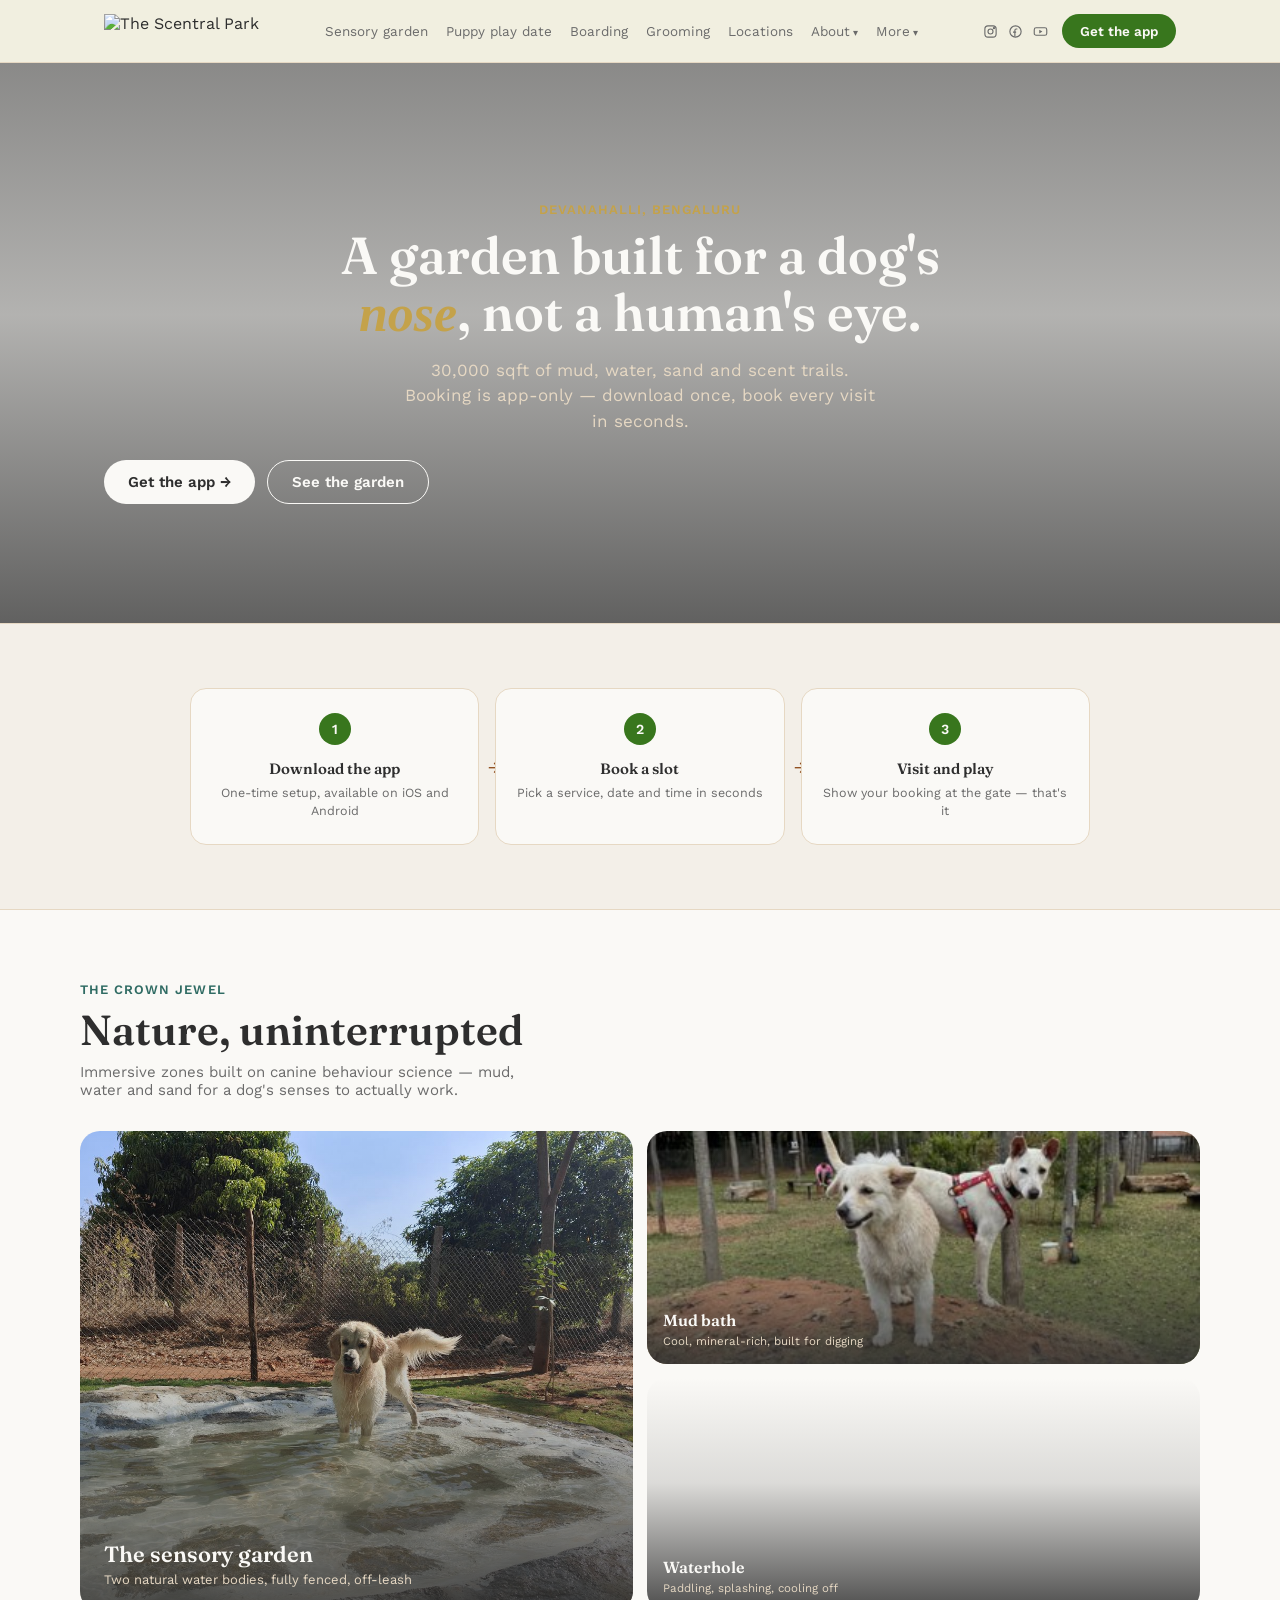
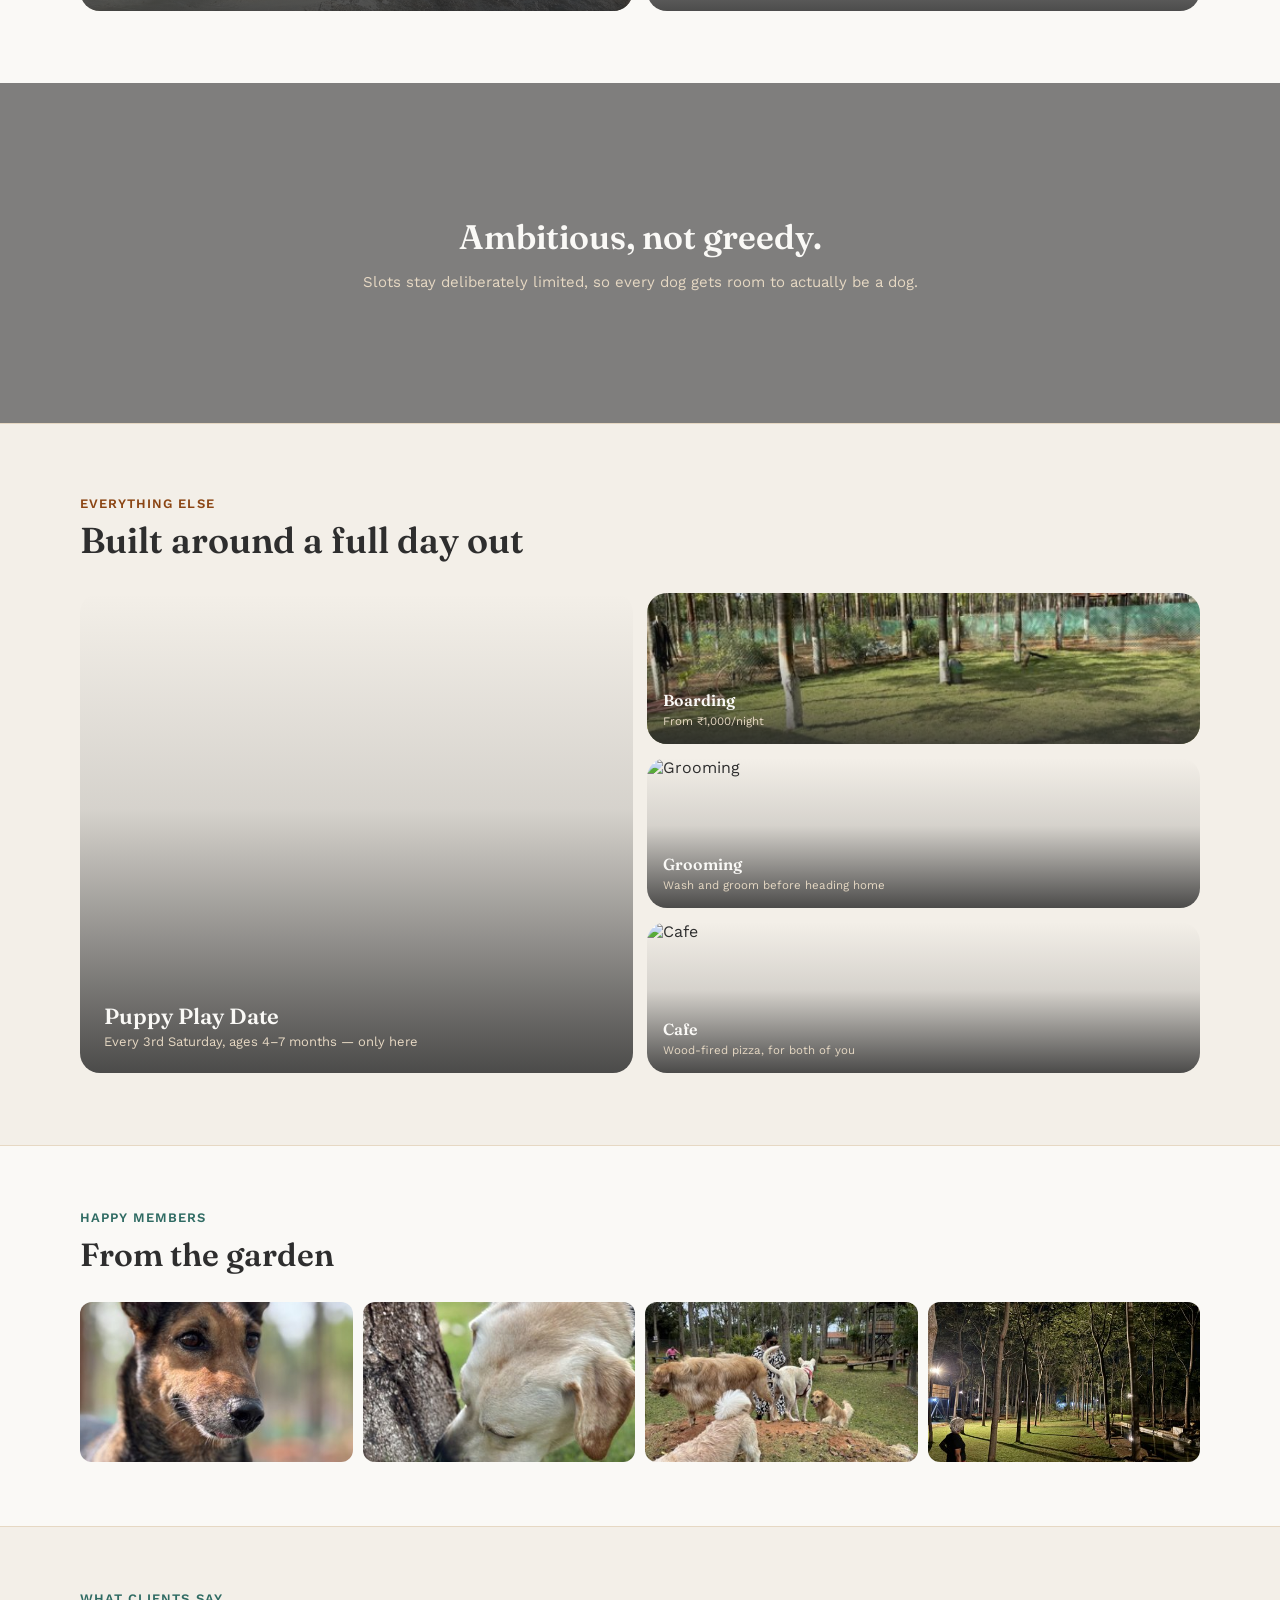
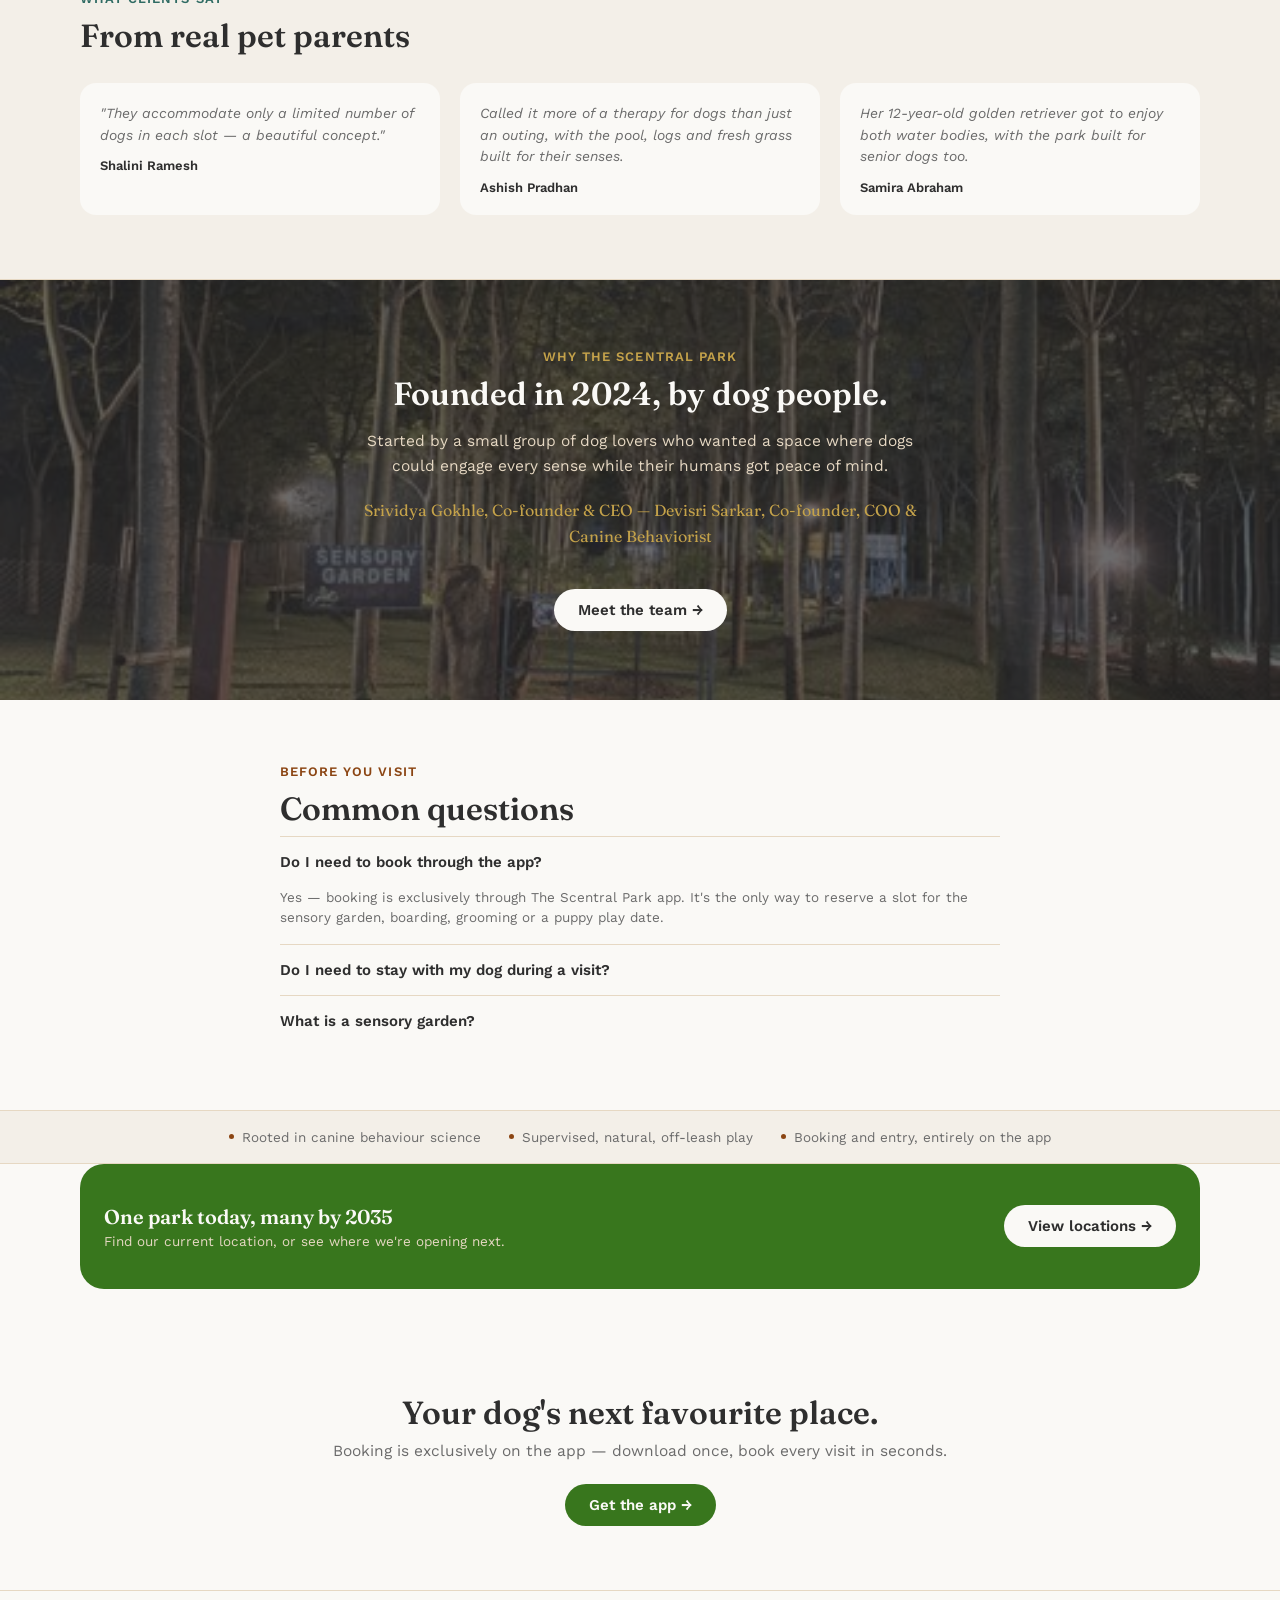
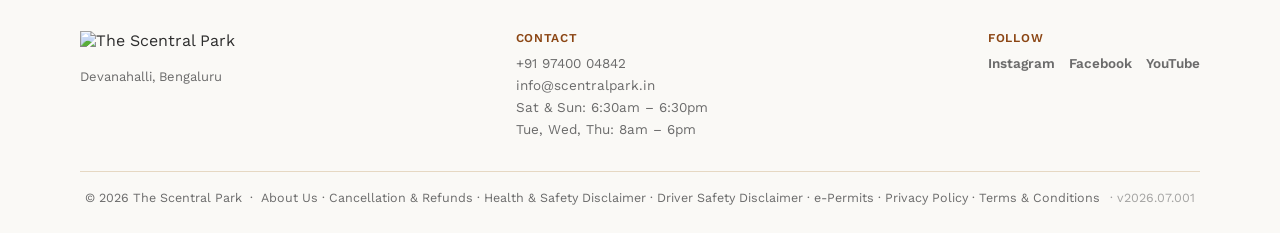
==== commit 0afb307d: "Add files via upload" ====
--- a/index.html
+++ b/index.html
@@ -20,7 +20,7 @@
       <a href="boarding.html">Boarding</a>
       <a href="grooming.html">Grooming</a>
       <a href="locations.html">Locations</a>
-      <a href="#about" class="grp" style="text-decoration:none;">About</a>
+      <a href="about.html" class="grp" style="text-decoration:none;">About</a>
       <a href="cafe.html" class="grp" style="text-decoration:none;">More</a>
     </nav>
     <div class="header-cta-group">
@@ -57,29 +57,13 @@
   <video src="assets/video/hero.mp4" autoplay muted loop playsinline></video>
   <div class="hero-scrim"></div>
   <div class="hero-content">
-    <span class="eyebrow" style="color:var(--sand);">Devanahalli, Bengaluru</span>
-    <h1>A garden built for a dog's nose, not a human's eye.</h1>
-    <p>Mud, water, sand and scent trails set in a working tree park. Booking is app-only — download once, book every visit in seconds.</p>
-    <div class="hero-actions">
-      <a href="#" class="btn btn-primary" style="background:var(--bg);color:var(--ink);">Get the app →</a>
-      <a href="#" class="btn btn-outline" style="border-color:var(--bg);color:var(--bg);">See the garden</a>
-    </div>
-    <div class="avatar-row">
-      <a href="sensory-garden.html" class="avatar-item">
-        <div class="avatar-photo"><img src="assets/img/sensory-garden-hero.jpg" alt="Sensory garden"></div>
-        <p>Mud, water and sand — three zones to explore</p>
-      </a>
-      <a href="puppy-play-date.html" class="avatar-item">
-        <div class="avatar-photo"><img src="assets/img/puppies-grass-1.jpg" alt="Puppy play date"></div>
-        <p>Puppy Play Date — every 3rd Saturday</p>
-      </a>
-      <a href="boarding.html" class="avatar-item">
-        <div class="avatar-photo"><img src="assets/img/boarding-1.jpg" alt="Boarding"></div>
-        <p>Boarding from ₹1,000/night</p>
-      </a>
-      <div class="avatar-item">
-        <div class="avatar-photo"><img src="https://images.pexels.com/photos/6816837/pexels-photo-6816837.jpeg?cs=srgb&fm=jpg" alt="Grooming"></div>
-        <p>Freshly groomed and ready to go</p>
+    <div class="hero-text">
+      <span class="eyebrow" style="color:var(--sand);">Devanahalli, Bengaluru</span>
+      <h1>A garden built for a dog's <em style="font-style:italic;color:var(--sand);">nose</em>, not a human's eye.</h1>
+      <p>30,000 sqft of mud, water, sand and scent trails. Booking is app-only — download once, book every visit in seconds.</p>
+      <div style="display:flex;gap:12px;flex-wrap:wrap;">
+        <a href="#" class="btn btn-primary" style="background:var(--bg);color:var(--ink);">Get the app →</a>
+        <a href="sensory-garden.html" class="btn btn-outline" style="border-color:var(--bg);color:var(--bg);">See the garden</a>
       </div>
     </div>
   </div>
@@ -93,132 +77,81 @@
   </div>
 </section>
 
+<section class="showcase">
+  <div class="showcase-head">
+    <span class="eyebrow" style="color:var(--water);">The crown jewel</span>
+    <h2>Nature, uninterrupted</h2>
+    <p>Immersive zones built on canine behaviour science — mud, water and sand for a dog's senses to actually work.</p>
+  </div>
+  <div class="showcase-grid">
+    <a href="sensory-garden.html" class="showcase-large">
+      <img src="assets/img/sensory-garden-hero.jpg" alt="The sensory garden waterhole">
+      <div class="showcase-scrim"></div>
+      <div class="showcase-caption">
+        <h3>The sensory garden</h3>
+        <p>Two natural water bodies, fully fenced, off-leash</p>
+      </div>
+    </a>
+    <div class="showcase-stack">
+      <a href="sensory-garden.html" class="showcase-item">
+        <img src="assets/img/mound-play-1.jpg" alt="Mud bath zone">
+        <div class="showcase-scrim"></div>
+        <div class="showcase-caption">
+          <h3>Mud bath</h3>
+          <p>Cool, mineral-rich, built for digging</p>
+        </div>
+      </a>
+      <a href="sensory-garden.html" class="showcase-item">
+        <video src="assets/video/water-pool.mp4" autoplay muted loop playsinline></video>
+        <div class="showcase-scrim"></div>
+        <div class="showcase-caption">
+          <h3>Waterhole</h3>
+          <p>Paddling, splashing, cooling off</p>
+        </div>
+      </a>
+    </div>
+  </div>
+</section>
+
 <section class="statement">
   <video src="assets/video/water-zone.mp4" autoplay muted loop playsinline></video>
   <div class="scrim"></div>
   <div class="txt">
-    <h2>For the dogs who deserve more than a walk around the block.</h2>
-  </div>
-</section>
-
-<section class="feature" id="sensory-garden">
-  <div class="feature-inner wrap">
-    <div>
-      <span class="eyebrow" style="color:var(--water);">The crown jewel</span>
-      <h2>A garden built on canine science</h2>
-      <p>A scientifically designed sensory garden — mud, water, sand and scent trails that stimulate a dog's senses and encourage exploration, supervised and safe.</p>
-      <a href="sensory-garden.html" style="font-weight:600;font-size:14px;display:inline-block;margin-top:14px;border-bottom:1.5px solid var(--ink);">Explore the sensory garden →</a>
-    </div>
-    <div class="feature-media">
-      <video src="assets/video/water-pool.mp4" autoplay muted loop playsinline></video>
-    </div>
-  </div>
-</section>
-
-<section class="feature" id="boarding">
-  <div class="feature-inner reverse wrap">
-    <div>
-      <span class="eyebrow" style="color:var(--mud);">In good hands</span>
-      <h2>Every visit, cared for</h2>
-      <p>Overnight boarding and daycare in indoor suites with private yard access, outdoor play, and 24/7 supervision — from ₹1,000 a night.</p>
-      <a href="boarding.html" style="font-weight:600;font-size:14px;display:inline-block;margin-top:14px;border-bottom:1.5px solid var(--ink);">See boarding &amp; daycare pricing →</a>
-    </div>
-    <div class="feature-media">
-      <video src="assets/video/boarding.mp4" autoplay muted loop playsinline></video>
-    </div>
-  </div>
-</section>
-
-<section class="zones">
-  <div class="zones-head">
-    <span class="eyebrow" style="color:var(--water);">Three zones, three instincts</span>
-    <h2>The sensory garden</h2>
-  </div>
-  <div class="zones-grid">
-    <div class="zone-card">
-      <div class="zone-media"><img src="assets/img/mound-play-1.jpg" alt="Mud zone"></div>
-      <div class="zone-body">
-        <h3>Mud bath</h3>
-        <p>A cool, mineral-rich pit dogs sink into to soothe skin and joints.</p>
-      </div>
-    </div>
-    <div class="zone-card">
-      <div class="zone-media"><video src="assets/video/water-pool.mp4" autoplay muted loop playsinline></video></div>
-      <div class="zone-body">
-        <h3>Waterhole</h3>
-        <p>A shallow natural pool for paddling, splashing and cooling off.</p>
-      </div>
-    </div>
-    <div class="zone-card">
-      <div class="zone-media"><img src="assets/img/park-equipment.jpg" alt="Sand zone"></div>
-      <div class="zone-body">
-        <h3>Sandpit</h3>
-        <p>Warm sand built for digging, rolling and chasing scent trails.</p>
-      </div>
-    </div>
-  </div>
-  <div style="text-align:center;margin-top:32px;">
-    <a href="sensory-garden.html" class="btn btn-outline">See session types and pricing →</a>
-  </div>
-</section>
-
-<section class="statement" id="puppy-play-date" style="min-height:300px;">
-  <video src="assets/video/puppy-play-date.mp4" autoplay muted loop playsinline></video>
-  <div class="scrim"></div>
-  <div class="txt">
-    <span class="eyebrow" style="color:var(--sand);">Only here — every 3rd Saturday</span>
-    <h2>Puppy Play Date — for pups aged 4 to 7 months, ₹1,000, max 2 dogs a slot.</h2>
-    <a href="puppy-play-date.html" class="btn" style="background:var(--bg);color:var(--ink);margin-top:20px;">Learn more →</a>
-  </div>
-</section>
-
-<section class="feature" id="cafe">
-  <div class="feature-inner wrap">
-    <div>
-      <span class="eyebrow" style="color:var(--sand);">Cafe at the park</span>
-      <h2>Wood-fired pizza, for both of you</h2>
-      <p>Neapolitan pizzas and sourdough bread, with a menu made just for dogs too.</p>
-      <a href="cafe.html" style="font-weight:600;font-size:14px;display:inline-block;margin-top:14px;border-bottom:1.5px solid var(--ink);">See the menu →</a>
-    </div>
-    <div class="feature-media">
-      <img src="https://scentralpark.in/wp-content/uploads/2024/12/2024-03-23.jpg" alt="Wood-fired pizza at the Scentral Park cafe">
-    </div>
-  </div>
-</section>
-
-<section class="duo" id="grooming">
-  <div class="duo-head">
-    <span class="eyebrow" style="color:var(--mud);">Physical care</span>
-    <h2>Boarding and grooming</h2>
-  </div>
-  <div class="duo-grid">
-    <a href="boarding.html" class="duo-card">
-      <img src="assets/img/boarding-2.jpg" alt="Boarding">
-      <div class="duo-label">
-        <h3>Boarding</h3>
-        <p>From ₹1,000/night — overnight &amp; daycare</p>
+    <h2>Ambitious, not greedy.</h2>
+    <p style="color:var(--line);font-size:15px;margin-top:14px;">Slots stay deliberately limited, so every dog gets room to actually be a dog.</p>
+  </div>
+</section>
+
+<section class="flagship">
+  <div class="showcase-head" style="margin-bottom:32px;">
+    <span class="eyebrow" style="color:var(--mud);">Everything else</span>
+    <h2 style="font-size:clamp(26px,3.5vw,36px);">Built around a full day out</h2>
+  </div>
+  <div class="flagship-grid">
+    <a href="puppy-play-date.html" class="showcase-large">
+      <video src="assets/video/puppy-play-date.mp4" autoplay muted loop playsinline></video>
+      <div class="showcase-scrim"></div>
+      <div class="showcase-caption">
+        <h3>Puppy Play Date</h3>
+        <p>Every 3rd Saturday, ages 4–7 months — only here</p>
       </div>
     </a>
-    <a href="grooming.html" class="duo-card">
-      <img src="https://images.pexels.com/photos/19145882/pexels-photo-19145882.jpeg?cs=srgb&fm=jpg" alt="Grooming">
-      <div class="duo-label">
-        <h3>Grooming</h3>
-        <p>Wash and groom before heading home</p>
-      </div>
-    </a>
-  </div>
-</section>
-
-<section class="feature" id="celebrations">
-  <div class="feature-inner reverse wrap">
-    <div>
-      <span class="eyebrow" style="color:var(--water);">Add-on service</span>
-      <h2>Birthday &amp; Gotcha Day packages</h2>
-      <p>₹2,499, booked as an add-on to an Exclusive or Shared session. A human-grade cake, a personalized goodie bag, a photobooth moment, and an eco-friendly setup — built around connection, not performance.</p>
-      <p style="font-size:13.5px;font-style:italic;margin-top:10px;">"We felt the intentionality that went behind the creation of the place" — Nilakshi, on Berrie's birthday</p>
-    </div>
-    <div class="feature-media">
-      <img src="assets/img/puppies-grass-1.jpg" alt="Celebration at Scentral Park">
+    <div class="flagship-stack-3">
+      <a href="boarding.html" class="showcase-item">
+        <img src="assets/img/boarding-2.jpg" alt="Boarding">
+        <div class="showcase-scrim"></div>
+        <div class="showcase-caption"><h3>Boarding</h3><p>From ₹1,000/night</p></div>
+      </a>
+      <a href="grooming.html" class="showcase-item">
+        <img src="https://images.pexels.com/photos/19145882/pexels-photo-19145882.jpeg?cs=srgb&fm=jpg" alt="Grooming">
+        <div class="showcase-scrim"></div>
+        <div class="showcase-caption"><h3>Grooming</h3><p>Wash and groom before heading home</p></div>
+      </a>
+      <a href="cafe.html" class="showcase-item">
+        <img src="https://scentralpark.in/wp-content/uploads/2024/12/2024-03-23.jpg" alt="Cafe">
+        <div class="showcase-scrim"></div>
+        <div class="showcase-caption"><h3>Cafe</h3><p>Wood-fired pizza, for both of you</p></div>
+      </a>
     </div>
   </div>
 </section>
@@ -228,25 +161,11 @@
     <span class="eyebrow" style="color:var(--water);">Happy members</span>
     <h2>From the garden</h2>
   </div>
-  <div class="gallery-grid">
-    <img src="assets/img/portrait-1.jpg" alt="Dog at Scentral Park">
-    <img src="assets/img/portrait-2.jpg" alt="Dog at Scentral Park">
-    <img src="assets/img/mound-play-3.jpg" alt="Dogs at Scentral Park">
-    <img src="assets/img/park-path-2.jpg" alt="Scentral Park pathway">
-    <img src="assets/img/shaded-area.jpg" alt="Scentral Park shaded area">
-    <img src="assets/img/shelter.jpg" alt="Scentral Park shelter">
-  </div>
-</section>
-
-<section class="whyus" id="about">
-  <img src="assets/img/park-path.jpg" alt="Scentral Park pathway">
-  <div class="scrim"></div>
-  <div class="whyus-content">
-    <span class="eyebrow">Why The Scentral Park</span>
-    <h2>Founded in 2024, by dog people.</h2>
-    <p>Started by a small group of dog lovers who wanted a space where dogs could engage every sense while their humans got peace of mind. Slots stay limited on purpose — ambitious, not greedy — so every dog gets room to actually be a dog.</p>
-    <p class="sign">Srividya Gokhle, Co-founder &amp; CEO — Devisri Sarkar, Co-founder, COO &amp; Canine Behaviorist</p>
-    <a href="about.html" class="btn" style="background:var(--bg);color:var(--ink);margin-top:20px;">Meet the team →</a>
+  <div class="gallery-grid" style="grid-template-columns:repeat(4,1fr);">
+    <img src="assets/img/portrait-1.jpg" alt="Dog at The Scentral Park" style="height:160px;">
+    <img src="assets/img/portrait-2.jpg" alt="Dog at The Scentral Park" style="height:160px;">
+    <img src="assets/img/mound-play-3.jpg" alt="Dogs at The Scentral Park" style="height:160px;">
+    <img src="assets/img/park-path-2.jpg" alt="The Scentral Park grounds" style="height:160px;">
   </div>
 </section>
 
@@ -268,6 +187,18 @@
         <p class="name">Samira Abraham</p>
       </div>
     </div>
+  </div>
+</section>
+
+<section class="whyus" id="about">
+  <img src="assets/img/park-path.jpg" alt="Scentral Park pathway">
+  <div class="scrim"></div>
+  <div class="whyus-content">
+    <span class="eyebrow">Why The Scentral Park</span>
+    <h2>Founded in 2024, by dog people.</h2>
+    <p>Started by a small group of dog lovers who wanted a space where dogs could engage every sense while their humans got peace of mind.</p>
+    <p class="sign">Srividya Gokhle, Co-founder &amp; CEO — Devisri Sarkar, Co-founder, COO &amp; Canine Behaviorist</p>
+    <a href="about.html" class="btn" style="background:var(--bg);color:var(--ink);margin-top:20px;">Meet the team →</a>
   </div>
 </section>
 
@@ -307,13 +238,6 @@
 </div>
 
 <section class="closing wrap">
-  <div class="closing-photos">
-    <img src="assets/img/portrait-1.jpg" alt="">
-    <img src="assets/img/portrait-2.jpg" alt="">
-    <img src="assets/img/mound-play-2.jpg" alt="">
-    <img src="assets/img/puppies-grass-2.jpg" alt="">
-    <img src="assets/img/boarding-3.jpg" alt="">
-  </div>
   <h2>Your dog's next favourite place.</h2>
   <p>Booking is exclusively on the app — download once, book every visit in seconds.</p>
   <a href="#" class="btn btn-primary">Get the app →</a>
@@ -345,13 +269,14 @@
   </div>
   <div class="footer-bottom">
     © 2026 The Scentral Park &nbsp;·&nbsp;
-    <a href="#" style="display:inline;">About Us</a> ·
+    <a href="about.html" style="display:inline;">About Us</a> ·
     <a href="#" style="display:inline;">Cancellation &amp; Refunds</a> ·
     <a href="#" style="display:inline;">Health &amp; Safety Disclaimer</a> ·
     <a href="#" style="display:inline;">Driver Safety Disclaimer</a> ·
     <a href="#" style="display:inline;">e-Permits</a> ·
     <a href="#" style="display:inline;">Privacy Policy</a> ·
     <a href="#" style="display:inline;">Terms &amp; Conditions</a>
+    <span style="display:inline-block;margin-left:6px;opacity:.6;">· v2026.07.001</span>
   </div>
 </footer>
 
--- a/assets/css/main.css
+++ b/assets/css/main.css
@@ -1,6 +1,7 @@
 :root {
-    --bg: #F1EEDF; --card: #FCFAF2; --ink: #24331F; --ink-soft: #4B5A44;
-    --mud: #A85D3B; --water: #3E7C74; --sand: #C99A3E; --line: #DAD5C1;
+    --bg: #FAF9F6; --card: #F3EFE8; --ink: #2E2E2E; --ink-soft: #6B6B6B;
+    --mud: #8B4513; --water: #2F6B63; --sand: #C4A24A; --line: #E6D8C3;
+    --fill: #38761D;
   }
   * { box-sizing: border-box; margin: 0; padding: 0; }
   html { scroll-behavior: smooth; }
@@ -11,13 +12,13 @@
   .wrap { max-width: 1120px; margin: 0 auto; padding: 0 24px; }
   .eyebrow { font-size: 13px; font-weight: 600; letter-spacing: .08em; text-transform: uppercase; margin-bottom: 10px; display: block; }
   .btn { font-weight: 600; font-size: 15px; border-radius: 999px; padding: 12px 24px; display: inline-flex; align-items: center; gap: 8px; }
-  .btn-primary { background: var(--ink); color: var(--bg); }
+  .btn-primary { background: var(--fill); color: var(--bg); }
   .btn-outline { border: 1.5px solid var(--ink); color: var(--ink); }
 
   header { position: sticky; top: 0; z-index: 50; background: rgba(241,238,223,.94); backdrop-filter: blur(6px); border-bottom: 1px solid var(--line); }
   .header-inner { max-width: 1120px; margin: 0 auto; box-sizing: border-box; display: flex; align-items: center; justify-content: space-between; padding: 14px 24px; gap: 16px; flex-wrap: wrap; }
   .logo { display: flex; align-items: center; gap: 8px; }
-  .logo-mark { width: 30px; height: 30px; border-radius: 50%; background: var(--ink); display: flex; align-items: center; justify-content: center; color: var(--bg); font-family: 'Fraunces',serif; font-weight: 600; font-size: 14px; }
+  .logo-mark { width: 30px; height: 30px; border-radius: 50%; background: var(--fill); display: flex; align-items: center; justify-content: center; color: var(--bg); font-family: 'Fraunces',serif; font-weight: 600; font-size: 14px; }
   .logo-name { font-family: 'Fraunces', serif; font-weight: 600; font-size: 17px; }
   nav { display: flex; gap: 18px; flex-wrap: wrap; }
   nav a, nav span.grp { font-size: 13.5px; color: var(--ink-soft); cursor: pointer; }
@@ -42,10 +43,10 @@
   /* hero */
   .hero { position: relative; min-height: 560px; display: flex; align-items: center; overflow: hidden; }
   .hero video { position: absolute; inset: 0; width: 100%; height: 100%; object-fit: cover; }
-  .hero-scrim { position: absolute; inset: 0; background: linear-gradient(180deg, rgba(36,51,31,.55) 0%, rgba(36,51,31,.35) 45%, rgba(36,51,31,.75) 100%); }
+  .hero-scrim { position: absolute; inset: 0; background: linear-gradient(180deg, rgba(46,46,46,.55) 0%, rgba(46,46,46,.35) 45%, rgba(46,46,46,.75) 100%); }
   .hero-content { position: relative; max-width: 1120px; margin: 0 auto; padding: 60px 24px 40px; width: 100%; text-align: center; }
   .hero h1 { font-size: clamp(30px,5vw,52px); line-height: 1.1; color: var(--bg); margin: 0 auto 16px; max-width: 720px; }
-  .hero p { font-size: 17px; color: #E4E1D2; max-width: 480px; margin: 0 auto 26px; line-height: 1.5; }
+  .hero p { font-size: 17px; color: #E6D8C3; max-width: 480px; margin: 0 auto 26px; line-height: 1.5; }
   .hero-actions { display: flex; gap: 12px; justify-content: center; flex-wrap: wrap; margin-bottom: 40px; }
 
   /* avatar row */
@@ -58,7 +59,7 @@
   /* full-bleed statement */
   .statement { position: relative; min-height: 340px; display: flex; align-items: center; justify-content: center; overflow: hidden; }
   .statement video { position: absolute; inset: 0; width: 100%; height: 100%; object-fit: cover; }
-  .statement .scrim { position: absolute; inset: 0; background: rgba(36,51,31,.6); }
+  .statement .scrim { position: absolute; inset: 0; background: rgba(46,46,46,.6); }
   .statement .txt { position: relative; z-index: 2; max-width: 640px; text-align: center; padding: 40px 24px; }
   .statement h2 { font-size: clamp(24px,3.2vw,34px); color: var(--bg); line-height: 1.25; }
 
@@ -93,19 +94,19 @@
   .duo-grid { max-width: 1120px; margin: 0 auto; display: grid; grid-template-columns: 1fr 1fr; gap: 20px; }
   .duo-card { display: block; border-radius: 20px; overflow: hidden; position: relative; height: 320px; }
   .duo-card img, .duo-card video { width: 100%; height: 100%; }
-  .duo-card .duo-label { position: absolute; bottom: 0; left: 0; right: 0; padding: 20px; background: linear-gradient(0deg, rgba(36,51,31,.85), transparent); }
+  .duo-card .duo-label { position: absolute; bottom: 0; left: 0; right: 0; padding: 20px; background: linear-gradient(0deg, rgba(46,46,46,.85), transparent); }
   .duo-card .duo-label h3 { color: var(--bg); font-size: 19px; }
-  .duo-card .duo-label p { color: #E4E1D2; font-size: 13px; margin-top: 2px; }
+  .duo-card .duo-label p { color: #E6D8C3; font-size: 13px; margin-top: 2px; }
   @media (max-width: 860px) { .duo-grid { grid-template-columns: 1fr; } }
 
   /* why us */
   .whyus { position: relative; min-height: 420px; display: flex; align-items: center; overflow: hidden; }
   .whyus img { position: absolute; inset: 0; width: 100%; height: 100%; object-fit: cover; }
-  .whyus .scrim { position: absolute; inset: 0; background: rgba(36,51,31,.7); }
+  .whyus .scrim { position: absolute; inset: 0; background: rgba(46,46,46,.7); }
   .whyus-content { position: relative; z-index: 2; max-width: 640px; margin: 0 auto; text-align: center; padding: 60px 24px; }
   .whyus-content .eyebrow { color: var(--sand); }
   .whyus-content h2 { color: var(--bg); font-size: clamp(24px,3vw,32px); margin-bottom: 16px; }
-  .whyus-content p { color: #E4E1D2; font-size: 15.5px; line-height: 1.6; margin-bottom: 20px; }
+  .whyus-content p { color: #E6D8C3; font-size: 15.5px; line-height: 1.6; margin-bottom: 20px; }
   .whyus-content .sign { color: var(--sand); font-family: 'Fraunces', serif; font-size: 16px; }
 
   /* closing CTA */
@@ -117,11 +118,17 @@
 
   /* how it works */
   .hiw { background: var(--card); border-top: 1px solid var(--line); border-bottom: 1px solid var(--line); padding: 64px 24px; }
-  .hiw-inner { max-width: 1120px; margin: 0 auto; display: grid; grid-template-columns: repeat(3,1fr); gap: 20px; text-align: center; }
-  .hiw-step .num { width: 32px; height: 32px; border-radius: 50%; background: var(--ink); color: var(--bg); display: flex; align-items: center; justify-content: center; font-weight: 600; font-size: 14px; margin: 0 auto 10px; }
-  .hiw-step h3 { font-size: 15px; margin-bottom: 4px; }
-  .hiw-step p { font-size: 12.5px; color: var(--ink-soft); }
-  @media (max-width: 860px) { .hiw-inner { grid-template-columns: 1fr; } }
+  .hiw-inner { max-width: 900px; margin: 0 auto; display: grid; grid-template-columns: repeat(3,1fr); gap: 16px; }
+  .hiw-step { background: var(--bg); border: 1px solid var(--line); border-radius: 16px; padding: 24px 20px; text-align: center; position: relative; }
+  .hiw-step .num { width: 32px; height: 32px; border-radius: 50%; background: var(--fill); color: var(--bg); display: flex; align-items: center; justify-content: center; font-weight: 600; font-size: 14px; margin: 0 auto 14px; }
+  .hiw-step h3 { font-size: 15px; margin-bottom: 6px; }
+  .hiw-step p { font-size: 12.5px; color: var(--ink-soft); line-height: 1.45; }
+  .hiw-arrow { display: none; }
+  @media (min-width: 861px) {
+    .hiw-inner { position: relative; }
+    .hiw-step:not(:last-child):after { content: "→"; position: absolute; right: -22px; top: 50%; transform: translateY(-50%); color: var(--mud); font-size: 16px; }
+  }
+  @media (max-width: 860px) { .hiw-inner { grid-template-columns: 1fr; max-width: 360px; } .hiw-step:not(:last-child):after { display: none; } }
 
   /* gallery grid */
   .gallery { padding: 64px 24px; }
@@ -146,9 +153,9 @@
   .faq-item p { font-size: 13.5px; color: var(--ink-soft); padding-bottom: 16px; line-height: 1.5; }
 
   /* location teaser */
-  .loc-teaser { max-width: 1120px; margin: 0 auto 40px; padding: 40px 24px; display: flex; justify-content: space-between; align-items: center; gap: 20px; flex-wrap: wrap; background: var(--ink); border-radius: 24px; color: var(--bg); }
+  .loc-teaser { max-width: 1120px; margin: 0 auto 40px; padding: 40px 24px; display: flex; justify-content: space-between; align-items: center; gap: 20px; flex-wrap: wrap; background: var(--fill); border-radius: 24px; color: var(--bg); }
   .loc-teaser h3 { color: var(--bg); font-size: 20px; margin-bottom: 4px; }
-  .loc-teaser p { color: #C9C7B8; font-size: 13.5px; }
+  .loc-teaser p { color: #E6D8C3; font-size: 13.5px; }
   /* testimonials */
   .testimonials { background: var(--card); border-top: 1px solid var(--line); border-bottom: 1px solid var(--line); padding: 64px 24px; }
   .testimonials-inner { max-width: 1120px; margin: 0 auto; }
@@ -178,10 +185,48 @@
   /* simple page hero (for sub-pages) */
   .page-hero { position: relative; min-height: 380px; display: flex; align-items: center; overflow: hidden; }
   .page-hero img, .page-hero video { position: absolute; inset: 0; width: 100%; height: 100%; object-fit: cover; }
-  .page-hero .scrim { position: absolute; inset: 0; background: linear-gradient(180deg, rgba(36,51,31,.6) 0%, rgba(36,51,31,.7) 100%); }
+  .page-hero .scrim { position: absolute; inset: 0; background: linear-gradient(180deg, rgba(46,46,46,.6) 0%, rgba(46,46,46,.7) 100%); }
   .page-hero-content { position: relative; z-index: 2; max-width: 720px; margin: 0 auto; text-align: center; padding: 40px 24px; }
   .page-hero h1 { font-size: clamp(28px,4.5vw,44px); color: var(--bg); line-height: 1.15; margin-bottom: 14px; }
-  .page-hero p { color: #E4E1D2; font-size: 16px; line-height: 1.55; max-width: 560px; margin: 0 auto; }
+  .page-hero p { color: #E6D8C3; font-size: 16px; line-height: 1.55; max-width: 560px; margin: 0 auto; }
+  /* asymmetric showcase (large + stacked) */
+  .showcase { padding: 72px 24px; }
+  .showcase-head { max-width: 1120px; margin: 0 auto 32px; }
+  .showcase-head h2 { font-size: clamp(28px,4vw,42px); line-height: 1.1; }
+  .showcase-head p { font-size: 15px; color: var(--ink-soft); max-width: 480px; margin-top: 10px; }
+  .showcase-grid { max-width: 1120px; margin: 0 auto; display: grid; grid-template-columns: 1fr 1fr; gap: 14px; }
+  .showcase-large { position: relative; height: 480px; border-radius: 20px; overflow: hidden; display: block; }
+  .showcase-large img, .showcase-large video { width: 100%; height: 100%; object-fit: cover; transition: transform .6s ease; }
+  .showcase-large:hover img, .showcase-large:hover video { transform: scale(1.05); }
+  .showcase-stack { display: grid; grid-template-rows: 1fr 1fr; gap: 14px; height: 480px; }
+  .showcase-item { position: relative; border-radius: 20px; overflow: hidden; display: block; }
+  .showcase-item img, .showcase-item video { width: 100%; height: 100%; object-fit: cover; transition: transform .6s ease; }
+  .showcase-item:hover img, .showcase-item:hover video { transform: scale(1.05); }
+  .showcase-scrim { position: absolute; inset: 0; background: linear-gradient(0deg, rgba(46,46,46,.85) 0%, rgba(46,46,46,.15) 55%, transparent 100%); }
+  .showcase-caption { position: absolute; bottom: 0; left: 0; right: 0; padding: 24px; z-index: 2; }
+  .showcase-caption h3 { color: var(--bg); font-size: 22px; margin-bottom: 4px; }
+  .showcase-caption p { color: var(--line); font-size: 13px; }
+  .showcase-item .showcase-caption h3 { font-size: 16px; }
+  .showcase-item .showcase-caption p { font-size: 11.5px; }
+  .showcase-item .showcase-caption { padding: 16px; }
+  @media (max-width: 860px) {
+    .showcase-grid { grid-template-columns: 1fr; }
+    .showcase-large { height: 320px; }
+    .showcase-stack { height: auto; }
+    .showcase-item { height: 200px; }
+  }
+
+  /* flagship grid (asymmetric: 1 large + 3 stacked) */
+  .flagship { background: var(--card); border-top: 1px solid var(--line); border-bottom: 1px solid var(--line); padding: 72px 24px; }
+  .flagship-grid { max-width: 1120px; margin: 0 auto; display: grid; grid-template-columns: 1fr 1fr; gap: 14px; }
+  .flagship-stack-3 { display: grid; grid-template-rows: repeat(3,1fr); gap: 14px; height: 480px; }
+  @media (max-width: 860px) {
+    .flagship-grid { grid-template-columns: 1fr; }
+    .flagship-stack-3 { height: auto; }
+    .flagship-stack-3 .showcase-item { height: 160px; }
+  }
+
+  footer { border-top: 1px solid var(--line); padding: 40px 24px 28px; }
   .footer-inner { max-width: 1120px; margin: 0 auto; display: flex; justify-content: space-between; flex-wrap: wrap; gap: 24px; }
   .footer-col h4 { font-size: 12px; font-weight: 600; letter-spacing: .06em; text-transform: uppercase; color: var(--mud); margin-bottom: 10px; }
   .footer-col a, .footer-col span { display: block; font-size: 13.5px; color: var(--ink-soft); margin-bottom: 6px; }
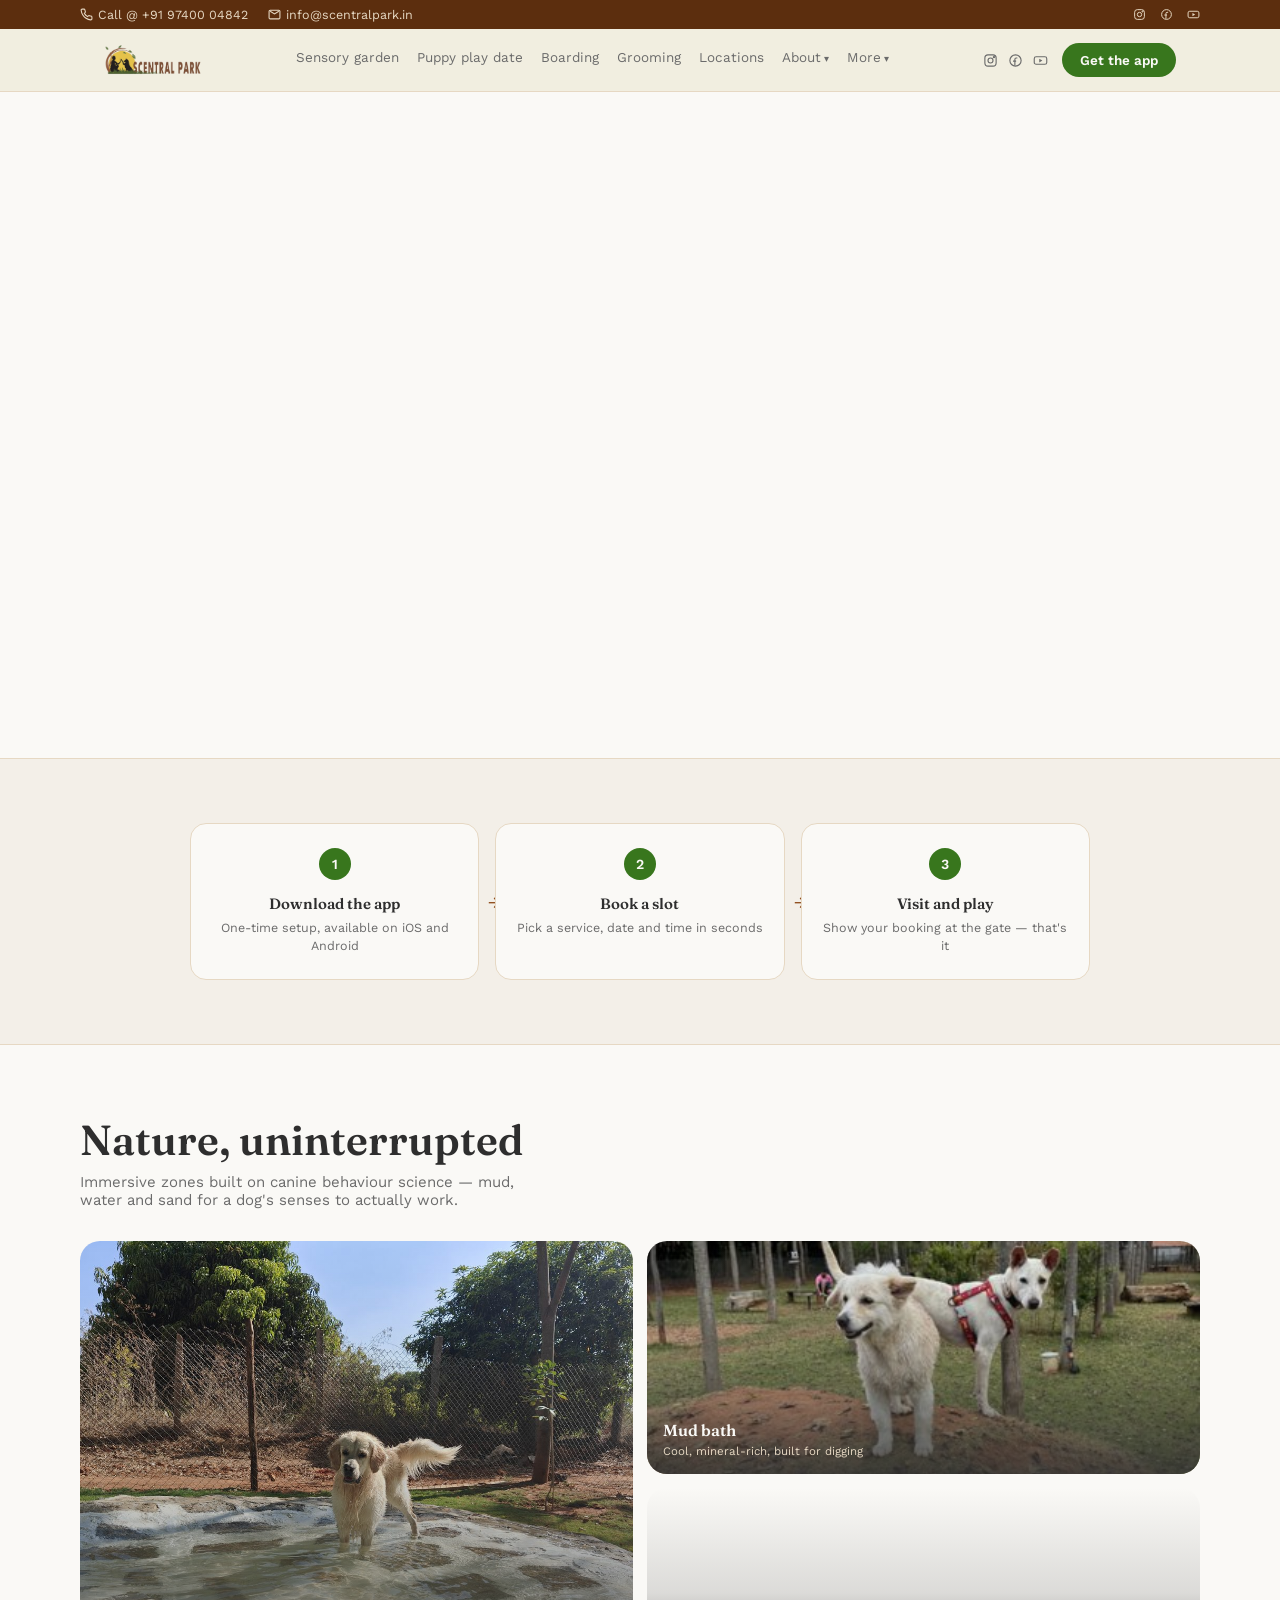
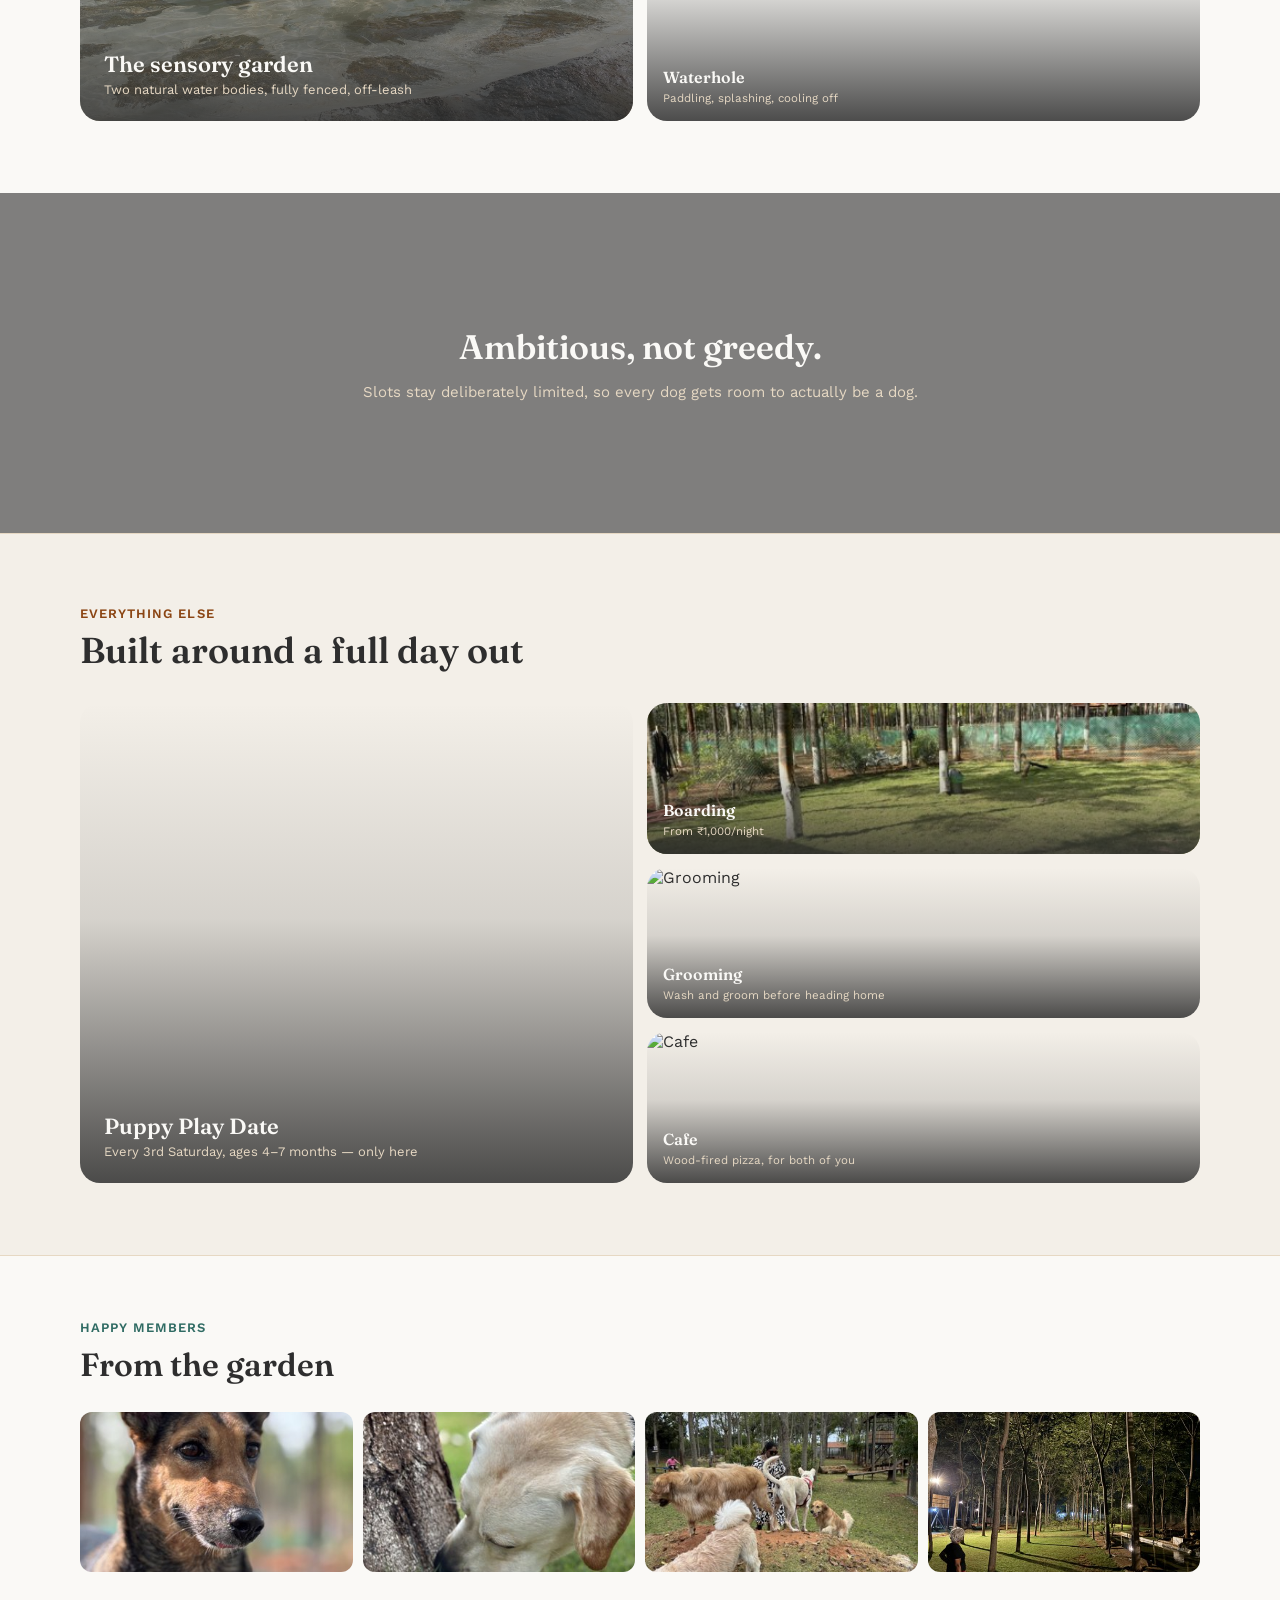
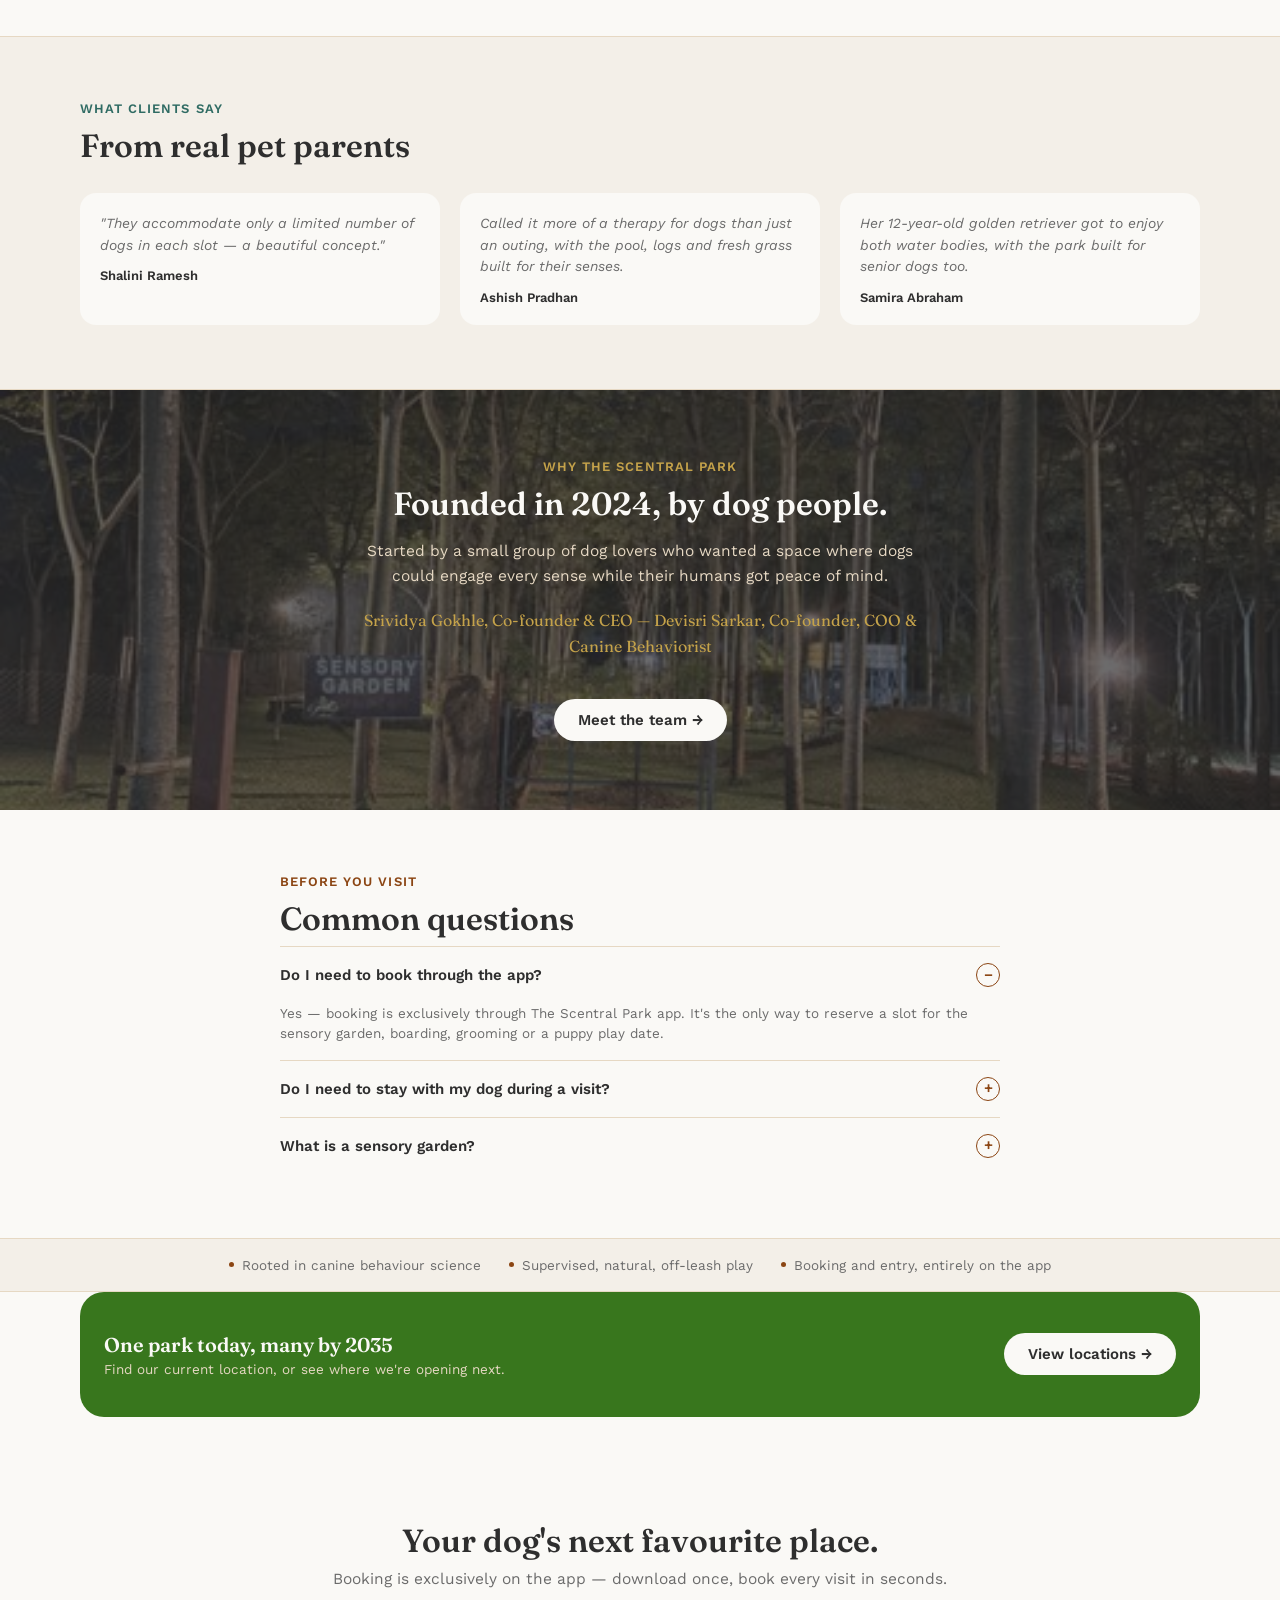
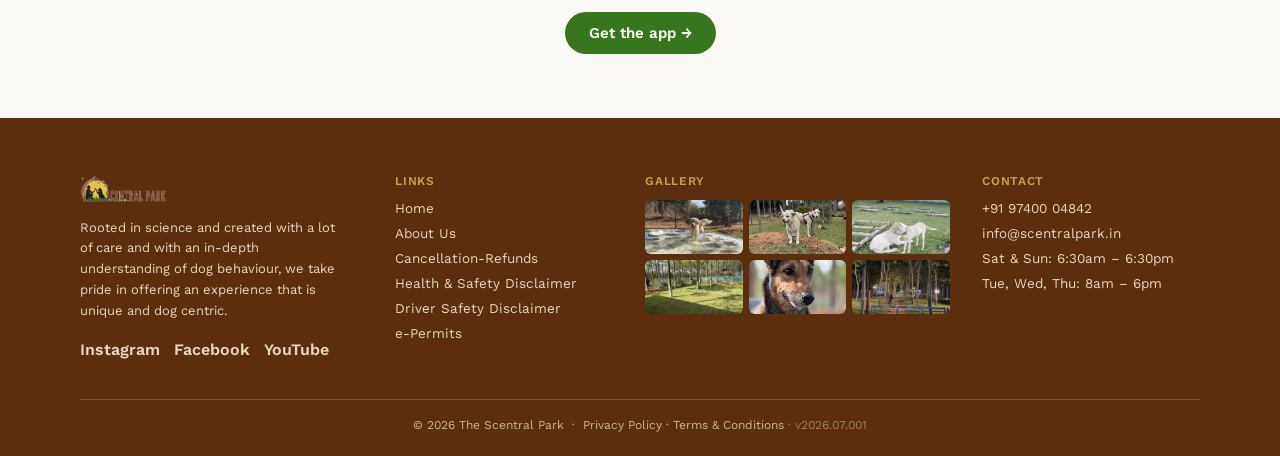
==== commit 129555cf: "Add files via upload" ====
--- a/index.html
+++ b/index.html
@@ -9,10 +9,23 @@
 </head>
 <body>
 
+<div class="header-utility">
+  <div class="header-utility-inner">
+    <div class="header-utility-left">
+      <a href="tel:+919740004842"><svg viewBox="0 0 24 24" fill="none" stroke="currentColor" stroke-width="2"><path d="M22 16.92v3a2 2 0 0 1-2.18 2 19.79 19.79 0 0 1-8.63-3.07 19.5 19.5 0 0 1-6-6 19.79 19.79 0 0 1-3.07-8.67A2 2 0 0 1 4.11 2h3a2 2 0 0 1 2 1.72 12.84 12.84 0 0 0 .7 2.81 2 2 0 0 1-.45 2.11L8.09 9.91a16 16 0 0 0 6 6l1.27-1.27a2 2 0 0 1 2.11-.45 12.84 12.84 0 0 0 2.81.7A2 2 0 0 1 22 16.92z"/></svg> Call @ +91 97400 04842</a>
+      <a href="mailto:info@scentralpark.in"><svg viewBox="0 0 24 24" fill="none" stroke="currentColor" stroke-width="2"><path d="M4 4h16v16H4z" opacity="0"/><path d="M22 6c0-1.1-.9-2-2-2H4c-1.1 0-2 .9-2 2v12c0 1.1.9 2 2 2h16c1.1 0 2-.9 2-2V6zm-2 0-8 5-8-5"/></svg> info@scentralpark.in</a>
+    </div>
+    <div class="header-utility-right">
+      <a href="https://www.instagram.com/thescentralpark/" target="_blank" rel="noopener" aria-label="Instagram"><svg viewBox="0 0 24 24" fill="none" stroke="currentColor" stroke-width="1.8"><rect x="3" y="3" width="18" height="18" rx="5"/><circle cx="12" cy="12" r="4"/><circle cx="17.5" cy="6.5" r="1"/></svg></a>
+      <a href="https://www.facebook.com/profile.php?id=61556131220568" target="_blank" rel="noopener" aria-label="Facebook"><svg viewBox="0 0 24 24" fill="none" stroke="currentColor" stroke-width="1.8"><path d="M15 8h-2a2 2 0 0 0-2 2v10M8 13h5"/><circle cx="12" cy="12" r="9"/></svg></a>
+      <a href="http://www.youtube.com/@thescentralpark" target="_blank" rel="noopener" aria-label="YouTube"><svg viewBox="0 0 24 24" fill="none" stroke="currentColor" stroke-width="1.8"><rect x="2" y="6" width="20" height="12" rx="3"/><path d="M10 9l5 3-5 3z" fill="currentColor" stroke="none"/></svg></a>
+    </div>
+  </div>
+</div>
 <header>
   <div class="header-inner">
     <a href="#" class="logo">
-      <img src="https://scentralpark.in/wp-content/uploads/2024/12/logo-web-scp-500-1.png" alt="The Scentral Park" style="height:34px;width:auto;">
+      <img src="assets/img/logo.png" alt="The Scentral Park" style="height:34px;width:auto;">
     </a>
     <nav>
       <a href="sensory-garden.html">Sensory garden</a>
@@ -42,6 +55,12 @@
     </div>
   </div>
   <div class="mobile-menu" id="mmenu">
+    <div class="mobile-menu-top">
+      <img src="assets/img/logo.png" alt="The Scentral Park">
+      <button class="mobile-menu-close" onclick="document.getElementById('mmenu').classList.remove('open')" aria-label="Close menu">
+        <svg viewBox="0 0 24 24" fill="none" stroke="currentColor" stroke-width="2" stroke-linecap="round"><line x1="4" y1="4" x2="20" y2="20"/><line x1="20" y1="4" x2="4" y2="20"/></svg>
+      </button>
+    </div>
     <a href="sensory-garden.html">Sensory garden</a>
     <a href="puppy-play-date.html">Puppy play date</a>
     <a href="boarding.html">Boarding</a>
@@ -50,23 +69,35 @@
     <a href="about.html">About</a>
     <a href="cafe.html">More</a>
     <a href="#" class="btn btn-primary">Get the app</a>
+    <div class="mobile-menu-social">
+      <a href="https://www.instagram.com/thescentralpark/" target="_blank" rel="noopener" aria-label="Instagram"><svg viewBox="0 0 24 24" fill="none" stroke="currentColor" stroke-width="1.8"><rect x="3" y="3" width="18" height="18" rx="5"/><circle cx="12" cy="12" r="4"/><circle cx="17.5" cy="6.5" r="1"/></svg></a>
+      <a href="https://www.facebook.com/profile.php?id=61556131220568" target="_blank" rel="noopener" aria-label="Facebook"><svg viewBox="0 0 24 24" fill="none" stroke="currentColor" stroke-width="1.8"><path d="M15 8h-2a2 2 0 0 0-2 2v10M8 13h5"/><circle cx="12" cy="12" r="9"/></svg></a>
+      <a href="http://www.youtube.com/@thescentralpark" target="_blank" rel="noopener" aria-label="YouTube"><svg viewBox="0 0 24 24" fill="none" stroke="currentColor" stroke-width="1.8"><rect x="2" y="6" width="20" height="12" rx="3"/><path d="M10 9l5 3-5 3z" fill="currentColor" stroke="none"/></svg></a>
+    </div>
   </div>
 </header>
 
-<section class="hero">
-  <video src="assets/video/hero.mp4" autoplay muted loop playsinline></video>
-  <div class="hero-scrim"></div>
-  <div class="hero-content">
-    <div class="hero-text">
-      <span class="eyebrow" style="color:var(--sand);">Devanahalli, Bengaluru</span>
-      <h1>A garden built for a dog's <em style="font-style:italic;color:var(--sand);">nose</em>, not a human's eye.</h1>
-      <p>30,000 sqft of mud, water, sand and scent trails. Booking is app-only — download once, book every visit in seconds.</p>
-      <div style="display:flex;gap:12px;flex-wrap:wrap;">
-        <a href="#" class="btn btn-primary" style="background:var(--bg);color:var(--ink);">Get the app →</a>
-        <a href="sensory-garden.html" class="btn btn-outline" style="border-color:var(--bg);color:var(--bg);">See the garden</a>
-      </div>
-    </div>
-  </div>
+<section class="cycle-hero">
+  <a href="sensory-garden.html" class="slide">
+    <video src="assets/video/huskies-swim.mp4" autoplay muted loop playsinline></video>
+    <div class="slide-scrim"></div>
+    <div class="slide-cap"><span class="txt">This is where the "Scent" in Scentral Park comes from</span></div>
+  </a>
+  <a href="puppy-play-date.html" class="slide">
+    <video src="assets/video/puppy-social.mp4" autoplay muted loop playsinline></video>
+    <div class="slide-scrim"></div>
+    <div class="slide-cap"><span class="txt">New pup? Time to make friends</span></div>
+  </a>
+  <a href="boarding.html" class="slide">
+    <img src="assets/img/dawghouse-1.jpg" alt="Boarding at The Scentral Park">
+    <div class="slide-scrim"></div>
+    <div class="slide-cap"><span class="txt">Even furkids deserve a pawcation</span></div>
+  </a>
+  <a href="about.html" class="slide">
+    <img src="assets/img/park-path.jpg" alt="The Scentral Park team">
+    <div class="slide-scrim"></div>
+    <div class="slide-cap"><span class="txt">Meet the humans behind the howls</span></div>
+  </a>
 </section>
 
 <section class="hiw">
@@ -79,7 +110,6 @@
 
 <section class="showcase">
   <div class="showcase-head">
-    <span class="eyebrow" style="color:var(--water);">The crown jewel</span>
     <h2>Nature, uninterrupted</h2>
     <p>Immersive zones built on canine behaviour science — mud, water and sand for a dog's senses to actually work.</p>
   </div>
@@ -245,11 +275,36 @@
 
 <footer>
   <div class="footer-inner">
-    <div>
+    <div class="footer-brand-col">
       <div class="logo">
-        <img src="https://scentralpark.in/wp-content/uploads/2024/12/logo-web-scp-500-1.png" alt="The Scentral Park" style="height:30px;width:auto;">
-      </div>
-      <span style="font-size:13px;color:var(--ink-soft);max-width:220px;display:block;margin-top:8px;">Devanahalli, Bengaluru</span>
+        <img src="assets/img/logo.png" alt="The Scentral Park" style="height:30px;width:auto;">
+      </div>
+      <p class="tagline">Rooted in science and created with a lot of care and with an in-depth understanding of dog behaviour, we take pride in offering an experience that is unique and dog centric.</p>
+      <div class="footer-social">
+        <a href="https://www.instagram.com/thescentralpark/" target="_blank" rel="noopener">Instagram</a>
+        <a href="https://www.facebook.com/profile.php?id=61556131220568" target="_blank" rel="noopener">Facebook</a>
+        <a href="http://www.youtube.com/@thescentralpark" target="_blank" rel="noopener">YouTube</a>
+      </div>
+    </div>
+    <div class="footer-col">
+      <h4>Links</h4>
+      <a href="index.html">Home</a>
+      <a href="about.html">About Us</a>
+      <a href="cancellation-refunds.html">Cancellation-Refunds</a>
+      <a href="health-safety-disclaimer.html">Health &amp; Safety Disclaimer</a>
+      <a href="driver-safety-disclaimer.html">Driver Safety Disclaimer</a>
+      <a href="e-permits.html">e-Permits</a>
+    </div>
+    <div class="footer-col">
+      <h4>Gallery</h4>
+      <div class="footer-gallery">
+        <img src="assets/img/sensory-garden-hero.jpg" alt="">
+        <img src="assets/img/mound-play-1.jpg" alt="">
+        <img src="assets/img/puppies-grass-1.jpg" alt="">
+        <img src="assets/img/boarding-2.jpg" alt="">
+        <img src="assets/img/portrait-1.jpg" alt="">
+        <img src="assets/img/park-path.jpg" alt="">
+      </div>
     </div>
     <div class="footer-col">
       <h4>Contact</h4>
@@ -258,25 +313,12 @@
       <span>Sat &amp; Sun: 6:30am – 6:30pm</span>
       <span>Tue, Wed, Thu: 8am – 6pm</span>
     </div>
-    <div class="footer-col">
-      <h4>Follow</h4>
-      <div class="footer-social">
-        <a href="https://www.instagram.com/thescentralpark/" target="_blank" rel="noopener">Instagram</a>
-        <a href="https://www.facebook.com/profile.php?id=61556131220568" target="_blank" rel="noopener">Facebook</a>
-        <a href="http://www.youtube.com/@thescentralpark" target="_blank" rel="noopener">YouTube</a>
-      </div>
-    </div>
   </div>
   <div class="footer-bottom">
     © 2026 The Scentral Park &nbsp;·&nbsp;
-    <a href="about.html" style="display:inline;">About Us</a> ·
-    <a href="#" style="display:inline;">Cancellation &amp; Refunds</a> ·
-    <a href="#" style="display:inline;">Health &amp; Safety Disclaimer</a> ·
-    <a href="#" style="display:inline;">Driver Safety Disclaimer</a> ·
-    <a href="#" style="display:inline;">e-Permits</a> ·
-    <a href="#" style="display:inline;">Privacy Policy</a> ·
-    <a href="#" style="display:inline;">Terms &amp; Conditions</a>
-    <span style="display:inline-block;margin-left:6px;opacity:.6;">· v2026.07.001</span>
+    <a href="privacy-policy.html">Privacy Policy</a> ·
+    <a href="terms-conditions.html">Terms &amp; Conditions</a>
+    <span style="display:inline;opacity:.6;"> · v2026.07.001</span>
   </div>
 </footer>
 
--- a/assets/css/main.css
+++ b/assets/css/main.css
@@ -15,13 +15,24 @@
   .btn-primary { background: var(--fill); color: var(--bg); }
   .btn-outline { border: 1.5px solid var(--ink); color: var(--ink); }
 
-  header { position: sticky; top: 0; z-index: 50; background: rgba(241,238,223,.94); backdrop-filter: blur(6px); border-bottom: 1px solid var(--line); }
+  .header-utility { background: #5C2E0E; padding: 7px 24px; }
+  .header-utility-inner { max-width: 1120px; margin: 0 auto; display: flex; align-items: center; justify-content: space-between; gap: 16px; }
+  .header-utility a { color: #E6D8C3; font-size: 12.5px; text-decoration: none; display: inline-flex; align-items: center; gap: 5px; }
+  .header-utility a:hover { color: var(--bg); }
+  .header-utility svg { width: 13px; height: 13px; flex-shrink: 0; }
+  .header-utility-left { display: flex; gap: 20px; }
+  .header-utility-right { display: flex; align-items: center; gap: 14px; }
+  @media (max-width: 700px) { .header-utility-left a:nth-child(2) { display: none; } }
+  @media (max-width: 480px) { .header-utility { display: none; } }
+
+  header { position: sticky; top: 0; z-index: 50; background: rgba(241,238,223,.96); backdrop-filter: blur(6px); border-bottom: 1px solid var(--line); }
   .header-inner { max-width: 1120px; margin: 0 auto; box-sizing: border-box; display: flex; align-items: center; justify-content: space-between; padding: 14px 24px; gap: 16px; flex-wrap: wrap; }
   .logo { display: flex; align-items: center; gap: 8px; }
   .logo-mark { width: 30px; height: 30px; border-radius: 50%; background: var(--fill); display: flex; align-items: center; justify-content: center; color: var(--bg); font-family: 'Fraunces',serif; font-weight: 600; font-size: 14px; }
   .logo-name { font-family: 'Fraunces', serif; font-weight: 600; font-size: 17px; }
   nav { display: flex; gap: 18px; flex-wrap: wrap; }
-  nav a, nav span.grp { font-size: 13.5px; color: var(--ink-soft); cursor: pointer; }
+  nav a, nav span.grp { font-size: 13.5px; color: var(--ink-soft); cursor: pointer; padding-bottom: 4px; border-bottom: 2px solid transparent; }
+  nav a.nav-active, nav a.grp.nav-active { color: var(--ink); font-weight: 600; border-bottom-color: #5C2E0E; }
   .grp:after { content: " ▾"; font-size: 10px; }
   .header-social { display: flex; align-items: center; gap: 10px; }
   .header-social a { color: var(--ink-soft); display: flex; }
@@ -29,11 +40,24 @@
   .header-cta-group { display: flex; align-items: center; gap: 14px; }
   .mobile-toggle { display: none; background: none; border: none; cursor: pointer; color: var(--ink); padding: 4px; }
   .mobile-toggle svg { width: 22px; height: 22px; display: block; }
-  .mobile-menu { display: none; flex-direction: column; gap: 2px; padding: 8px 24px 20px; border-top: 1px solid var(--line); background: var(--bg); }
+  .mobile-menu {
+    display: none; position: fixed; inset: 0; z-index: 200; background: var(--fill);
+    flex-direction: column; padding: 24px 28px 32px; overflow-y: auto;
+  }
   .mobile-menu.open { display: flex; }
-  .mobile-menu a:not(.btn) { text-decoration: none; color: var(--ink); font-size: 16px; padding: 12px 0; border-bottom: 1px solid var(--line); }
-  .mobile-menu a.active { font-weight: 600; color: var(--mud); }
-  .mobile-menu .btn { text-align: center; justify-content: center; margin-top: 14px; }
+  .mobile-menu-top { display: flex; align-items: center; justify-content: space-between; margin-bottom: 28px; }
+  .mobile-menu-top img { height: 30px; width: auto; }
+  .mobile-menu-close { background: none; border: none; color: var(--bg); cursor: pointer; padding: 4px; display: flex; }
+  .mobile-menu-close svg { width: 24px; height: 24px; }
+  .mobile-menu a:not(.btn) {
+    text-decoration: none; color: var(--bg); font-size: 19px; font-family: 'Fraunces', serif; font-weight: 600;
+    padding: 15px 0; border-bottom: 1px solid rgba(250,249,246,.18);
+  }
+  .mobile-menu a.nav-active { color: var(--sand); }
+  .mobile-menu .btn { text-align: center; justify-content: center; margin-top: 22px; background: var(--bg); color: var(--ink); }
+  .mobile-menu-social { display: flex; gap: 18px; justify-content: center; margin-top: auto; padding-top: 28px; }
+  .mobile-menu-social a { color: var(--bg); display: flex; }
+  .mobile-menu-social svg { width: 20px; height: 20px; }
   @media (max-width: 480px) { .header-social { display: none; } }
   @media (max-width: 860px) {
     nav { display: none; }
@@ -41,20 +65,44 @@
   }
 
   /* hero */
-  .hero { position: relative; min-height: 560px; display: flex; align-items: center; overflow: hidden; }
-  .hero video { position: absolute; inset: 0; width: 100%; height: 100%; object-fit: cover; }
-  .hero-scrim { position: absolute; inset: 0; background: linear-gradient(180deg, rgba(46,46,46,.55) 0%, rgba(46,46,46,.35) 45%, rgba(46,46,46,.75) 100%); }
-  .hero-content { position: relative; max-width: 1120px; margin: 0 auto; padding: 60px 24px 40px; width: 100%; text-align: center; }
-  .hero h1 { font-size: clamp(30px,5vw,52px); line-height: 1.1; color: var(--bg); margin: 0 auto 16px; max-width: 720px; }
-  .hero p { font-size: 17px; color: #E6D8C3; max-width: 480px; margin: 0 auto 26px; line-height: 1.5; }
-  .hero-actions { display: flex; gap: 12px; justify-content: center; flex-wrap: wrap; margin-bottom: 40px; }
-
-  /* avatar row */
-  .avatar-row { display: flex; justify-content: center; gap: 28px; flex-wrap: wrap; position: relative; z-index: 2; }
-  .avatar-item { text-align: center; width: 130px; }
-  .avatar-photo { width: 76px; height: 76px; border-radius: 50%; overflow: hidden; margin: 0 auto 10px; border: 2px solid rgba(252,250,242,.6); }
-  .avatar-photo img { width: 100%; height: 100%; }
-  .avatar-item p { font-size: 12.5px; color: var(--bg); line-height: 1.35; }
+  /* hero rotation */
+  .cycle-hero { position: relative; height: 74vh; min-height: 460px; overflow: hidden; }
+  .slide {
+    position: absolute; inset: 0; display: block; opacity: 0;
+    animation-duration: 16s; animation-iteration-count: infinite; animation-timing-function: ease;
+  }
+  .slide:nth-child(1) { animation-name: fadeh1; }
+  .slide:nth-child(2) { animation-name: fadeh2; }
+  .slide:nth-child(3) { animation-name: fadeh3; }
+  .slide:nth-child(4) { animation-name: fadeh4; }
+
+  @keyframes fadeh1 { 0%{opacity:1} 21%{opacity:1} 25%{opacity:0} 100%{opacity:0} }
+  @keyframes fadeh2 { 0%{opacity:0} 21%{opacity:0} 25%{opacity:1} 46%{opacity:1} 50%{opacity:0} 100%{opacity:0} }
+  @keyframes fadeh3 { 0%{opacity:0} 46%{opacity:0} 50%{opacity:1} 71%{opacity:1} 75%{opacity:0} 100%{opacity:0} }
+  @keyframes fadeh4 { 0%{opacity:0} 71%{opacity:0} 75%{opacity:1} 96%{opacity:1} 100%{opacity:0} }
+
+  .slide video, .slide > img, .slide .brand-bg { position: absolute; inset: 0; width: 100%; height: 100%; object-fit: cover; }
+  .slide .brand-bg { background: var(--fill); display: flex; align-items: center; justify-content: center; }
+  .slide .brand-bg img { width: min(360px, 70%); height: auto; object-fit: contain; }
+
+  .slide-scrim { position: absolute; inset: 0; background: linear-gradient(180deg, rgba(46,46,46,.35) 0%, transparent 40%, rgba(46,46,46,.6) 100%); z-index: 2; }
+
+  .slide-cap { position: absolute; bottom: 44px; left: 32px; z-index: 3; }
+  .slide-cap span.txt {
+    display: inline-block; color: var(--bg); font-family: 'Fraunces', serif; font-weight: 600;
+    font-size: 42px; line-height: 1.15; position: relative; padding-bottom: 16px; max-width: 620px;
+  }
+  .slide-cap span.txt::after {
+    content: ""; position: absolute; left: 0; bottom: 0; height: 2px; width: 0;
+    background: var(--sand); animation: drawline 16s linear infinite;
+  }
+  @keyframes drawline { 0%{width:0} 24%{width:100%} 100%{width:100%} }
+
+  @media (max-width: 860px) {
+    .cycle-hero { height: 60vh; min-height: 380px; }
+    .slide-cap span.txt { font-size: 26px; }
+    .slide-cap { bottom: 28px; left: 20px; right: 20px; }
+  }
 
   /* full-bleed statement */
   .statement { position: relative; min-height: 340px; display: flex; align-items: center; justify-content: center; overflow: hidden; }
@@ -72,7 +120,10 @@
   .feature p { font-size: 15.5px; color: var(--ink-soft); line-height: 1.6; max-width: 420px; }
   .feature-media { border-radius: 20px; overflow: hidden; }
   .feature-media img, .feature-media video { width: 100%; height: 320px; }
-  @media (max-width: 860px) { .feature-inner, .feature-inner.reverse { grid-template-columns: 1fr; direction: ltr; } }
+  @media (max-width: 860px) {
+    .feature-inner, .feature-inner.reverse { grid-template-columns: 1fr; direction: ltr; }
+    .feature p { max-width: none; }
+  }
 
   /* zones triptych */
   .zones { background: var(--card); border-top: 1px solid var(--line); border-bottom: 1px solid var(--line); padding: 64px 24px; }
@@ -148,8 +199,14 @@
   .faq { padding: 64px 24px; }
   .faq-inner { max-width: 720px; margin: 0 auto; }
   .faq-item { border-top: 1px solid var(--line); }
-  .faq-item summary { font-weight: 600; font-size: 15px; cursor: pointer; list-style: none; padding: 16px 0; }
+  .faq-item summary { font-weight: 600; font-size: 15px; cursor: pointer; list-style: none; padding: 16px 0; display: flex; align-items: center; justify-content: space-between; gap: 16px; }
   .faq-item summary::-webkit-details-marker { display: none; }
+  .faq-item summary::after {
+    content: "+"; flex-shrink: 0; width: 22px; height: 22px; border-radius: 50%; border: 1.5px solid var(--mud);
+    color: var(--mud); font-size: 15px; font-weight: 600; display: flex; align-items: center; justify-content: center;
+    line-height: 1;
+  }
+  .faq-item[open] summary::after { content: "−"; }
   .faq-item p { font-size: 13.5px; color: var(--ink-soft); padding-bottom: 16px; line-height: 1.5; }
 
   /* location teaser */
@@ -166,23 +223,81 @@
   @media (max-width: 860px) { .testimonials-grid { grid-template-columns: 1fr; } }
 
   /* pricing grid (session types) */
+  /* services teaser (separate from detailed pricing) */
+  .services-teaser { padding: 64px 24px 80px; }
+  .services-head { max-width: 1120px; margin: 0 auto 40px; text-align: center; }
+  .services-head h2 { font-size: clamp(24px,3vw,32px); }
+  .services-grid { max-width: 1120px; margin: 0 auto; display: grid; grid-template-columns: repeat(auto-fit, minmax(220px, 1fr)); gap: 20px; }
+  .service-teaser-card { background: var(--card); border-radius: 16px; padding: 0 18px 24px; text-align: center; padding-top: 66px; position: relative; }
+  .service-avatar { width: 130px; height: 130px; border-radius: 50%; overflow: hidden; margin: -65px auto 16px; border: 4px solid var(--card); box-shadow: 0 2px 10px rgba(46,46,46,.14); position: relative; }
+  .service-avatar img { width: 100%; height: 100%; object-fit: cover; }
+  .service-avatar-icon {
+    position: absolute; bottom: -4px; right: -4px; width: 38px; height: 38px; border-radius: 50%;
+    background: var(--bg); border: 2px solid var(--card); display: flex; align-items: center; justify-content: center;
+  }
+  .service-avatar-icon svg { width: 19px; height: 19px; }
+  .service-teaser-card h3 { font-size: 16px; margin-bottom: 8px; }
+  .service-teaser-card p.desc { font-size: 13px; color: var(--ink-soft); line-height: 1.55; margin-bottom: 12px; min-height: 62px; }
+  .service-teaser-card p.detail { font-size: 12px; font-weight: 600; color: var(--ink); line-height: 1.6; margin-bottom: 16px; }
+  .service-teaser-card a.read-more {
+    display: inline-block; background: var(--fill); color: var(--bg); font-size: 12.5px; font-weight: 600;
+    padding: 9px 22px; border-radius: 999px; text-decoration: none;
+  }
+  @media (max-width: 860px) { .services-grid { grid-template-columns: 1fr 1fr; } }
+  @media (max-width: 560px) { .services-grid { grid-template-columns: 1fr; } }
+
   .pricing { padding: 64px 24px; background: var(--card); border-top: 1px solid var(--line); border-bottom: 1px solid var(--line); }
   .pricing-head { max-width: 1120px; margin: 0 auto 32px; text-align: center; }
   .pricing-head h2 { font-size: clamp(24px,3vw,32px); }
-  .pricing-grid { max-width: 1120px; margin: 0 auto; display: grid; grid-template-columns: repeat(4,1fr); gap: 16px; }
-  .price-card { background: var(--bg); border-radius: 16px; padding: 20px; position: relative; }
+  .pricing-grid { max-width: 1120px; margin: 0 auto; display: grid; grid-template-columns: repeat(4,1fr); gap: 20px; }
+  .price-card { background: var(--bg); border-radius: 16px; padding: 0 20px 20px; position: relative; text-align: center; padding-top: 60px; }
   .price-card.popular { border: 2px solid var(--mud); }
-  .price-tag { position: absolute; top: -10px; left: 16px; background: var(--mud); color: var(--bg); font-size: 10.5px; font-weight: 600; padding: 3px 10px; border-radius: 999px; letter-spacing: .04em; text-transform: uppercase; }
+  .price-avatar { width: 104px; height: 104px; border-radius: 50%; overflow: hidden; margin: -52px auto 14px; border: 4px solid var(--bg); position: relative; box-shadow: 0 2px 8px rgba(46,46,46,.12); }
+  .price-avatar img { width: 100%; height: 100%; object-fit: cover; }
+  .price-icon {
+    position: absolute; bottom: -2px; right: -2px; width: 34px; height: 34px; border-radius: 50%;
+    background: var(--card); border: 2px solid var(--bg); display: flex; align-items: center; justify-content: center;
+  }
+  .price-icon svg { width: 17px; height: 17px; }
+  .price-tag { display: inline-block; background: var(--mud); color: var(--bg); font-size: 10.5px; font-weight: 600; padding: 3px 12px; border-radius: 999px; letter-spacing: .04em; text-transform: uppercase; margin-bottom: 10px; }
   .price-card h3 { font-size: 15px; margin-bottom: 6px; }
+  .price-card .desc { font-size: 12px; color: var(--ink-soft); line-height: 1.5; margin-bottom: 10px; }
   .price-card .amount { font-family: 'Fraunces', serif; font-weight: 600; font-size: 26px; color: var(--ink); margin-bottom: 10px; }
   .price-card .amount span { font-size: 12px; font-weight: 400; color: var(--ink-soft); }
-  .price-card ul { list-style: none; margin: 0 0 16px; padding: 0; }
+  .price-card ul { list-style: none; margin: 0 0 4px; padding: 0; text-align: left; }
   .price-card li { font-size: 12.5px; color: var(--ink-soft); margin-bottom: 6px; padding-left: 14px; position: relative; }
   .price-card li:before { content: "·"; position: absolute; left: 2px; color: var(--mud); font-weight: 700; }
   @media (max-width: 860px) { .pricing-grid { grid-template-columns: 1fr 1fr; } }
   @media (max-width: 560px) { .pricing-grid { grid-template-columns: 1fr; } }
 
   /* simple page hero (for sub-pages) */
+  /* split hero: video / text */
+  .split-hero { display: grid; grid-template-columns: 70% 30%; min-height: 640px; }
+  .split-hero .split-media { position: relative; overflow: hidden; }
+  .split-hero .split-media video { position: absolute; inset: 0; width: 100%; height: 100%; object-fit: cover; }
+  .split-hero .split-text { display: flex; flex-direction: column; justify-content: center; align-items: flex-start; text-align: left; padding: 48px 36px; background: var(--line); }
+  .split-hero .split-text h1 {
+    font-size: clamp(34px,4vw,48px); font-style: italic; line-height: 1.1; margin-bottom: 4px; color: var(--ink);
+  }
+  .paw-row { display: flex; gap: 10px; margin: 0 0 18px; }
+  .paw-row svg { width: 20px; height: 20px; color: var(--mud); }
+  .paw-row svg:nth-child(1) { transform: rotate(-12deg); opacity: .55; }
+  .paw-row svg:nth-child(2) { transform: rotate(6deg); opacity: .8; }
+  .paw-row svg:nth-child(3) { transform: rotate(-4deg); opacity: 1; }
+  .split-hero .split-text .pop { color: var(--mud); font-weight: 700; }
+  .split-hero .split-text p { margin-bottom: 28px; }
+  .split-hero .split-text p:last-child { margin-bottom: 0; }
+  .split-hero .split-text h2 {
+    font-family: 'Fraunces', serif; font-weight: 600; font-size: clamp(18px,1.8vw,22px);
+    line-height: 1.25; margin-bottom: 10px; color: var(--ink); padding-top: 24px; border-top: 1px solid rgba(46,46,46,.15);
+  }
+  .split-hero .split-text p { font-size: 15px; color: var(--ink-soft); line-height: 1.55; }
+  @media (max-width: 860px) {
+    .split-hero { grid-template-columns: 1fr; min-height: 0; }
+    .split-hero .split-media { height: 320px; }
+    .split-hero .split-text { padding: 36px 24px; order: -1; text-align: center; align-items: center; }
+  }
+
   .page-hero { position: relative; min-height: 380px; display: flex; align-items: center; overflow: hidden; }
   .page-hero img, .page-hero video { position: absolute; inset: 0; width: 100%; height: 100%; object-fit: cover; }
   .page-hero .scrim { position: absolute; inset: 0; background: linear-gradient(180deg, rgba(46,46,46,.6) 0%, rgba(46,46,46,.7) 100%); }
@@ -226,10 +341,72 @@
     .flagship-stack-3 .showcase-item { height: 160px; }
   }
 
-  footer { border-top: 1px solid var(--line); padding: 40px 24px 28px; }
-  .footer-inner { max-width: 1120px; margin: 0 auto; display: flex; justify-content: space-between; flex-wrap: wrap; gap: 24px; }
-  .footer-col h4 { font-size: 12px; font-weight: 600; letter-spacing: .06em; text-transform: uppercase; color: var(--mud); margin-bottom: 10px; }
-  .footer-col a, .footer-col span { display: block; font-size: 13.5px; color: var(--ink-soft); margin-bottom: 6px; }
+  /* WatchHouse-style: photo strip hero */
+  .wh-strip { display: grid; grid-template-columns: repeat(3,1fr); gap: 2px; }
+  .wh-strip-item { position: relative; height: 62vh; min-height: 380px; display: block; overflow: hidden; }
+  .wh-strip-item img, .wh-strip-item video { width: 100%; height: 100%; object-fit: cover; }
+  .wh-strip-scrim { position: absolute; inset: 0; background: linear-gradient(0deg, rgba(46,46,46,.55) 0%, transparent 45%); }
+  .wh-strip-cap { position: absolute; bottom: 28px; left: 24px; right: 24px; z-index: 2; }
+  .wh-strip-cap p.label { color: var(--bg); font-size: 13.5px; line-height: 1.4; margin-bottom: 10px; max-width: 220px; }
+  .wh-strip-cap span.link { color: var(--bg); font-size: 12px; font-weight: 500; text-decoration: underline; text-underline-offset: 3px; }
+  @media (max-width: 860px) { .wh-strip { grid-template-columns: 1fr; } .wh-strip-item { height: 320px; } }
+
+  /* restrained centered statement */
+  .wh-statement { padding: 88px 24px; text-align: center; }
+  .wh-statement h2 { font-size: 22px; font-weight: 600; max-width: 620px; margin: 0 auto; line-height: 1.5; color: var(--ink); }
+
+  /* even tile grid */
+  .wh-tiles { padding: 0 24px 88px; }
+  .wh-tiles-grid { max-width: 1120px; margin: 0 auto; display: grid; grid-template-columns: repeat(5,1fr); gap: 2px; }
+  .wh-tile { display: block; text-align: center; padding: 32px 12px; background: var(--card); }
+  .wh-tile img { width: 56px; height: 56px; object-fit: cover; border-radius: 50%; margin: 0 auto 14px; }
+  .wh-tile span.name { display: block; font-size: 13px; font-weight: 600; color: var(--ink); margin-bottom: 4px; }
+  .wh-tile span.link { display: block; font-size: 11px; letter-spacing: .04em; text-transform: uppercase; color: var(--ink-soft); }
+  @media (max-width: 860px) { .wh-tiles-grid { grid-template-columns: repeat(2,1fr); } }
+
+  /* cinematic single-image spotlight */
+  .wh-cinema { position: relative; height: 78vh; min-height: 460px; overflow: hidden; }
+  .wh-cinema img, .wh-cinema video { width: 100%; height: 100%; object-fit: cover; }
+  .wh-cinema-scrim { position: absolute; inset: 0; background: linear-gradient(0deg, rgba(46,46,46,.65) 0%, transparent 50%); }
+  .wh-cinema-content { position: absolute; bottom: 48px; left: 0; right: 0; z-index: 2; text-align: center; padding: 0 24px; }
+  .wh-cinema-content span.eyebrow-sm { display: block; font-size: 12px; letter-spacing: .06em; text-transform: uppercase; color: var(--sand); margin-bottom: 10px; }
+  .wh-cinema-content p { color: var(--bg); font-size: 15px; max-width: 460px; margin: 0 auto 16px; line-height: 1.5; }
+  .wh-cinema-content a { color: var(--bg); font-size: 13px; font-weight: 600; text-decoration: underline; text-underline-offset: 3px; }
+
+  /* two-tile link row */
+  .wh-duo { display: grid; grid-template-columns: 1fr 1fr; gap: 2px; }
+  .wh-duo-item { position: relative; height: 52vh; min-height: 340px; display: block; overflow: hidden; }
+  .wh-duo-item img { width: 100%; height: 100%; object-fit: cover; }
+  .wh-duo-scrim { position: absolute; inset: 0; background: rgba(46,46,46,.3); }
+  .wh-duo-cap { position: absolute; bottom: 28px; left: 24px; z-index: 2; }
+  .wh-duo-cap span.name { color: var(--bg); font-size: 20px; font-weight: 600; font-family: 'Fraunces', serif; display: block; margin-bottom: 6px; }
+  .wh-duo-cap span.link { color: var(--bg); font-size: 12px; text-decoration: underline; text-underline-offset: 3px; }
+  @media (max-width: 860px) { .wh-duo { grid-template-columns: 1fr; } }
+
+  .legal-content { max-width: 760px; margin: 0 auto; padding: 56px 24px 72px; }
+  .legal-content h2 { font-size: clamp(22px,2.8vw,28px); margin: 32px 0 12px; }
+  .legal-content h2:first-child { margin-top: 0; }
+  .legal-content h3 { font-size: 16px; margin: 22px 0 8px; color: var(--mud); }
+  .legal-content p { font-size: 14.5px; color: var(--ink-soft); line-height: 1.7; margin-bottom: 12px; }
+  .legal-content ul { margin: 0 0 16px; padding-left: 20px; }
+  .legal-content li { font-size: 14.5px; color: var(--ink-soft); line-height: 1.65; margin-bottom: 8px; }
+  .legal-content .updated { font-size: 12.5px; color: var(--ink-soft); opacity: .7; margin-bottom: 28px; }
+
+  footer { background: #5C2E0E; padding: 56px 24px 24px; }
+  .footer-inner { max-width: 1120px; margin: 0 auto; display: grid; grid-template-columns: 1.3fr 1fr 1.4fr 1fr; gap: 32px; }
+  .footer-brand-col p.tagline { font-size: 13px; color: #E6D8C3; line-height: 1.6; margin: 14px 0 18px; max-width: 260px; }
+  .footer-col h4 { font-size: 12px; font-weight: 600; letter-spacing: .06em; text-transform: uppercase; color: var(--sand); margin-bottom: 12px; }
+  .footer-col a, .footer-col span { display: block; font-size: 13.5px; color: #E6D8C3; margin-bottom: 9px; text-decoration: none; }
+  .footer-col a:hover { color: var(--bg); }
   .footer-social { display: flex; gap: 14px; }
-  .footer-social a { font-weight: 600; }
-  .footer-bottom { max-width: 1120px; margin: 28px auto 0; padding-top: 18px; border-top: 1px solid var(--line); font-size: 12.5px; color: var(--ink-soft); text-align: center; }
+  .footer-social a { font-weight: 600; color: #E6D8C3; }
+  .footer-gallery { display: grid; grid-template-columns: repeat(3,1fr); gap: 6px; margin-top: 4px; }
+  .footer-gallery img { border-radius: 6px; height: 54px; width: 100%; object-fit: cover; }
+  .footer-bottom {
+    max-width: 1120px; margin: 40px auto 0; padding-top: 18px; border-top: 1px solid rgba(230,216,195,.2);
+    font-size: 12px; color: #C9B79A; text-align: center;
+  }
+  .footer-bottom a { color: #C9B79A; text-decoration: none; }
+  .footer-bottom a:hover { color: var(--bg); }
+  @media (max-width: 860px) { .footer-inner { grid-template-columns: 1fr 1fr; } }
+  @media (max-width: 560px) { .footer-inner { grid-template-columns: 1fr; } }
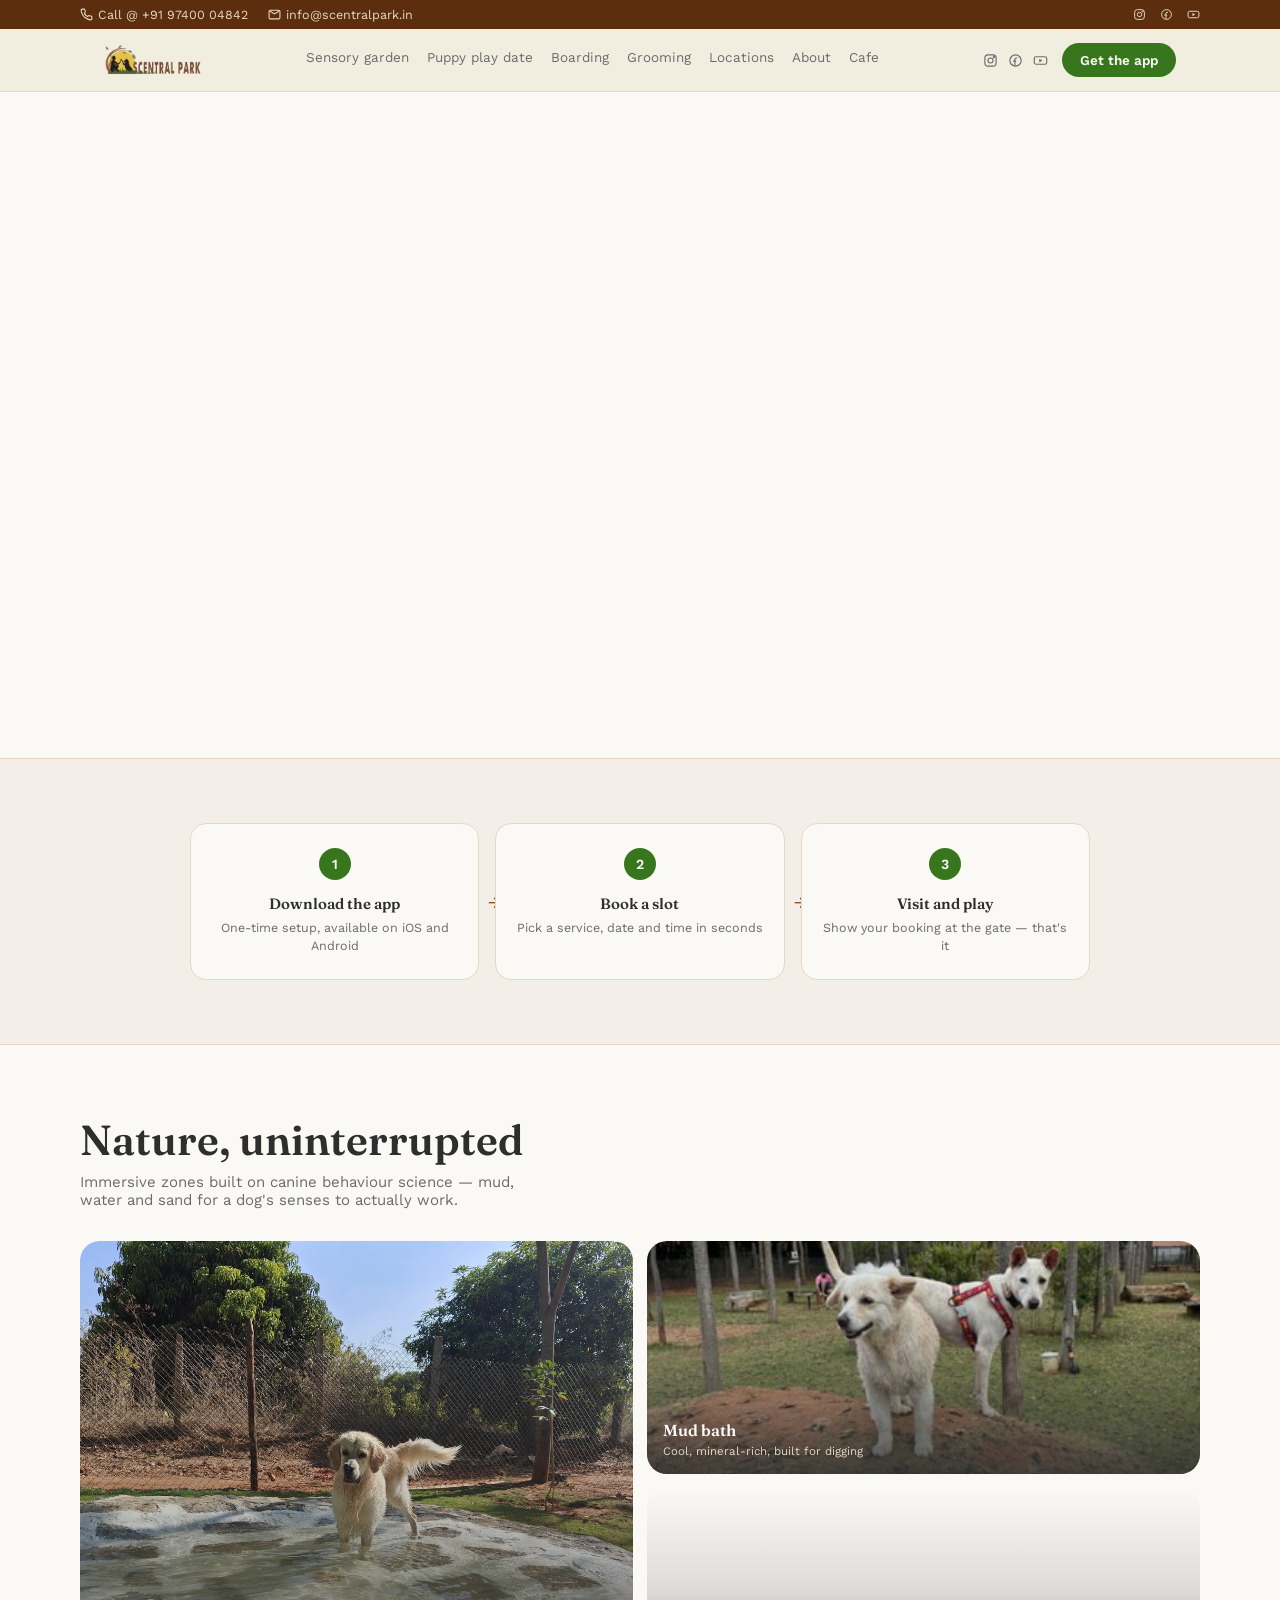
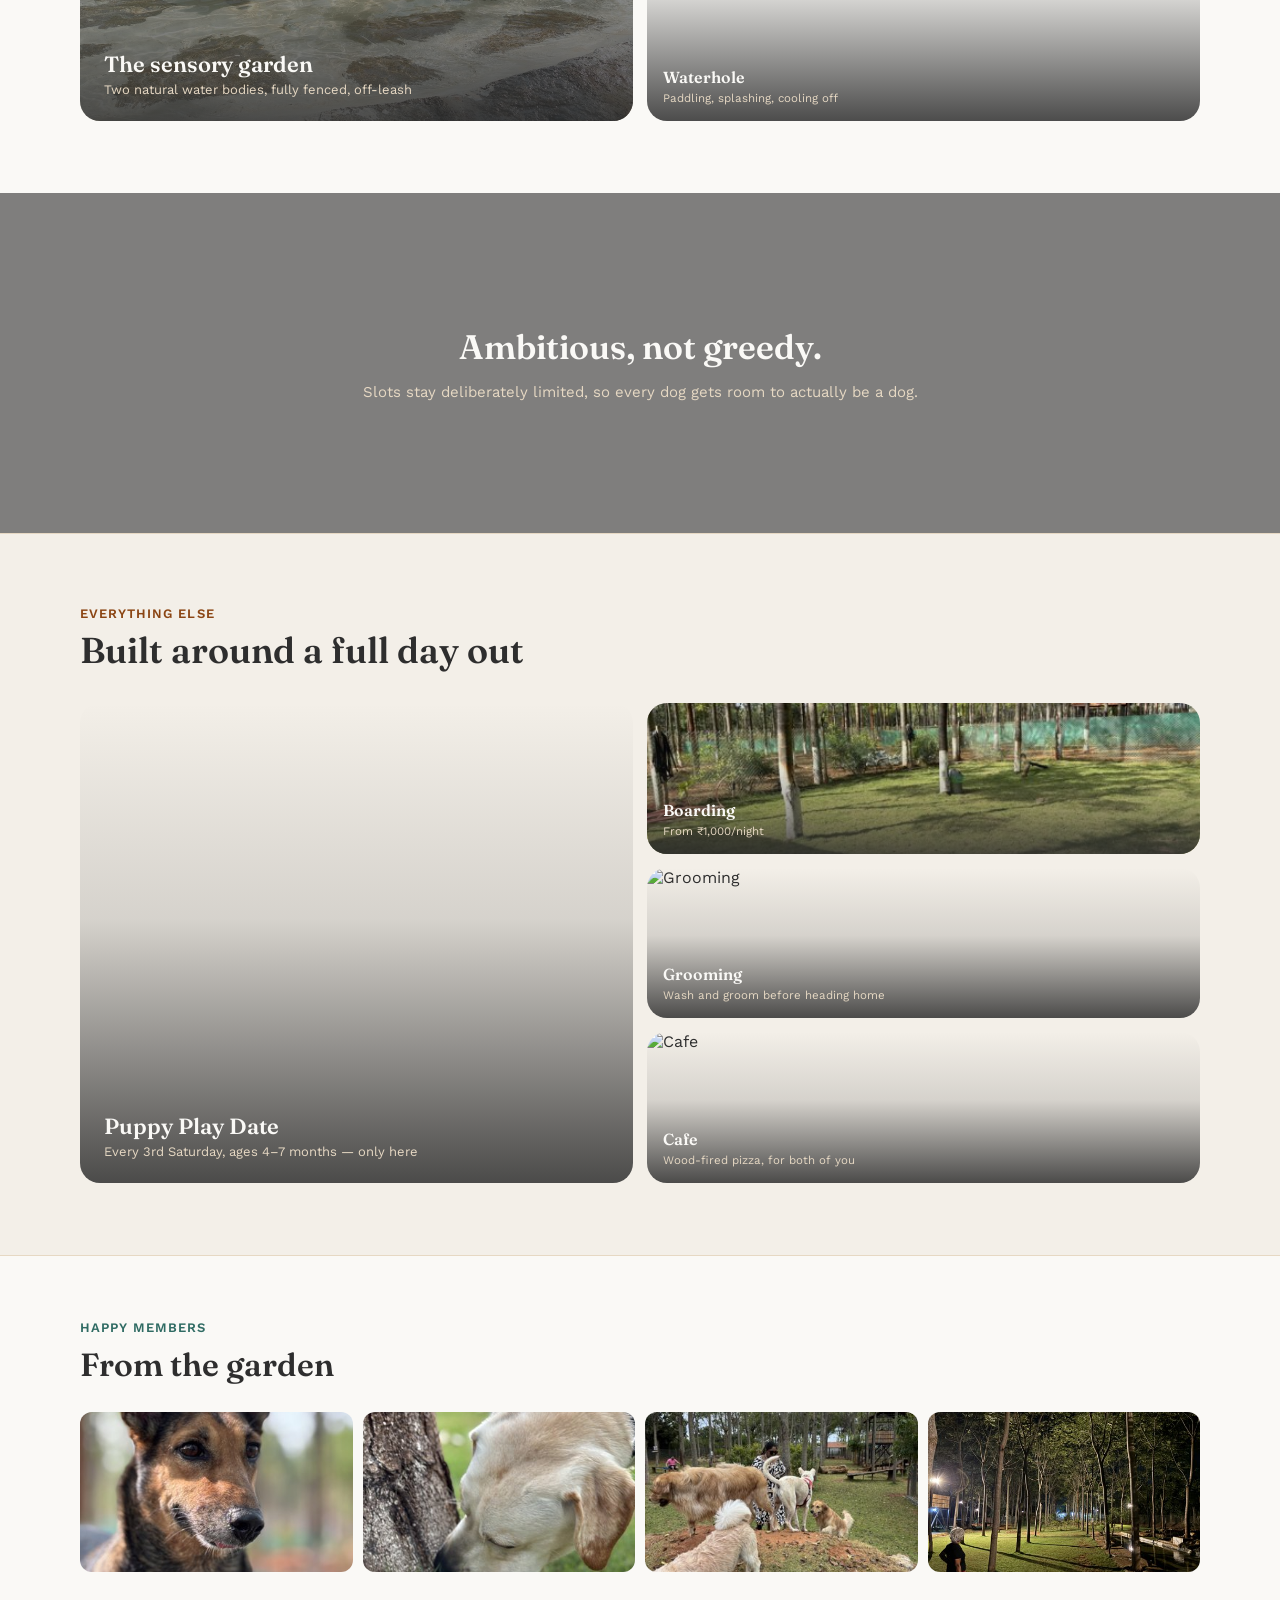
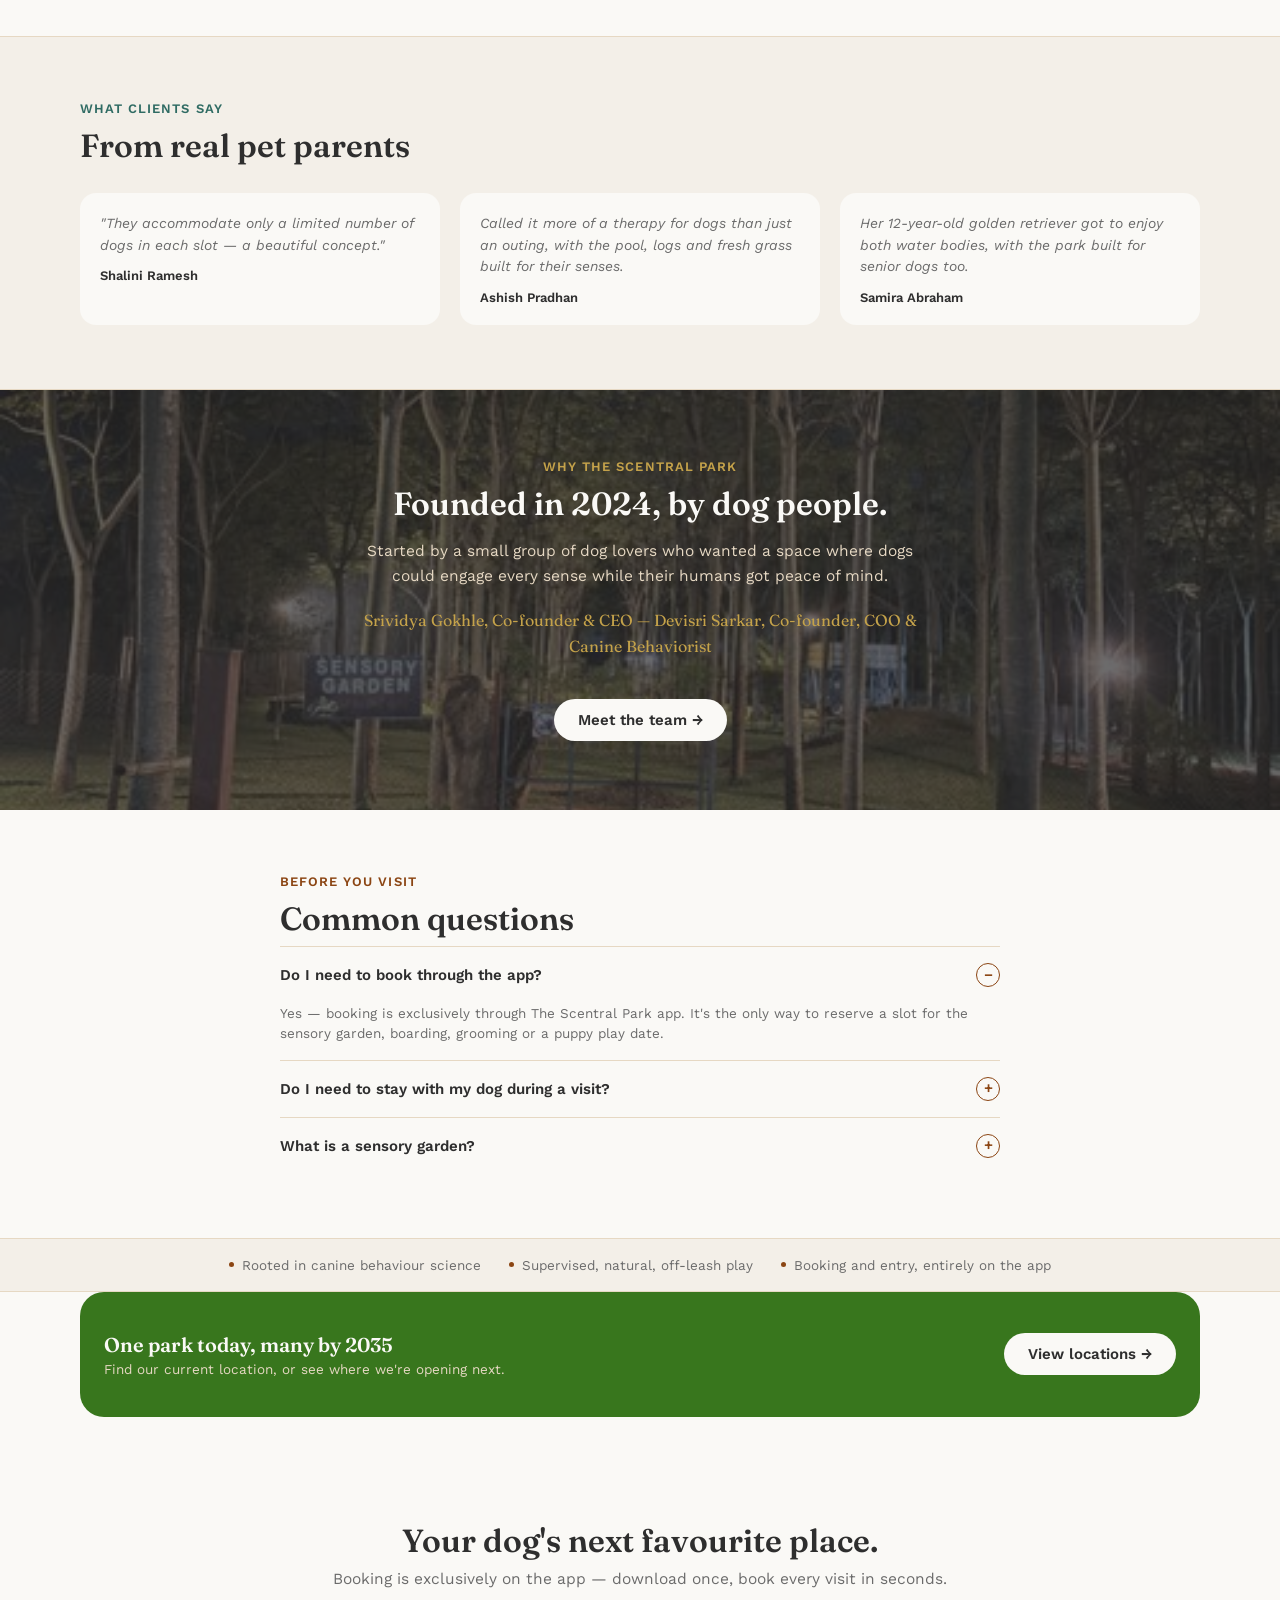
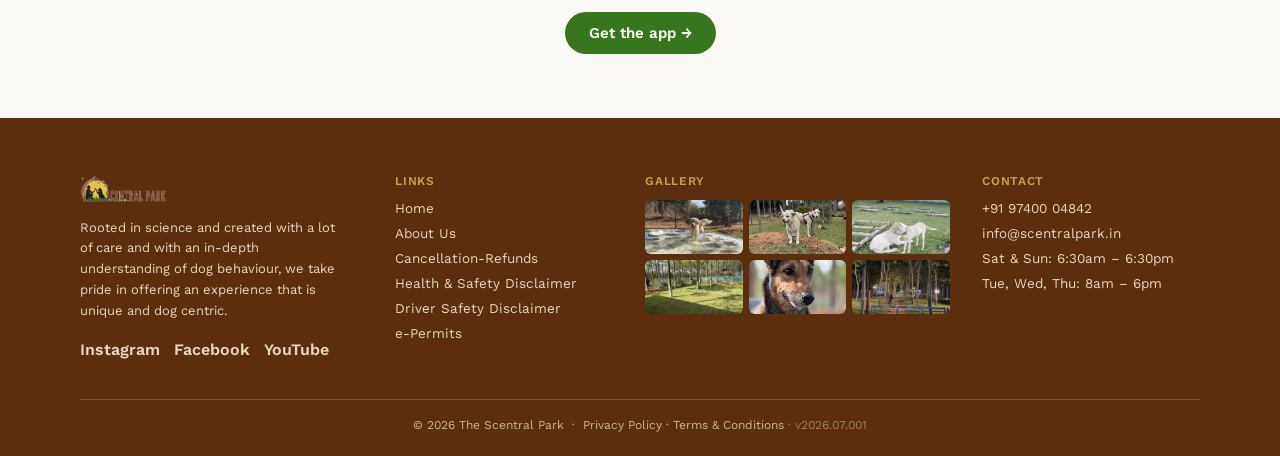
==== commit 1ca26faa: "Add files via upload" ====
--- a/index.html
+++ b/index.html
@@ -8,6 +8,14 @@
 <link rel="stylesheet" href="assets/css/main.css">
 </head>
 <body>
+<script>
+  if ("scrollRestoration" in history) { history.scrollRestoration = "manual"; }
+  window.scrollTo(0, 0);
+  window.addEventListener("load", function() { window.scrollTo(0, 0); });
+  window.addEventListener("pageshow", function() { window.scrollTo(0, 0); });
+  setTimeout(function() { window.scrollTo(0, 0); }, 300);
+</script>
+
 
 <div class="header-utility">
   <div class="header-utility-inner">
@@ -34,7 +42,7 @@
       <a href="grooming.html">Grooming</a>
       <a href="locations.html">Locations</a>
       <a href="about.html" class="grp" style="text-decoration:none;">About</a>
-      <a href="cafe.html" class="grp" style="text-decoration:none;">More</a>
+      <a href="cafe.html" class="grp" style="text-decoration:none;">Cafe</a>
     </nav>
     <div class="header-cta-group">
       <div class="header-social">
@@ -49,15 +57,18 @@
         </a>
       </div>
       <a href="#" class="btn btn-primary" style="padding:9px 18px;font-size:13.5px;">Get the app</a>
-      <button class="mobile-toggle" onclick="document.getElementById('mmenu').classList.toggle('open')" aria-label="Toggle menu">
+      <button class="mobile-toggle" onclick="toggleMobileMenu()" aria-label="Toggle menu">
         <svg viewBox="0 0 24 24" fill="none" stroke="currentColor" stroke-width="2" stroke-linecap="round"><line x1="3" y1="6" x2="21" y2="6"/><line x1="3" y1="12" x2="21" y2="12"/><line x1="3" y1="18" x2="21" y2="18"/></svg>
       </button>
     </div>
   </div>
-  <div class="mobile-menu" id="mmenu">
+</header>
+<div class="mobile-menu" id="mmenu">
+  <div class="mobile-menu-scrim" onclick="closeMobileMenu()"></div>
+  <div class="mobile-menu-panel">
     <div class="mobile-menu-top">
       <img src="assets/img/logo.png" alt="The Scentral Park">
-      <button class="mobile-menu-close" onclick="document.getElementById('mmenu').classList.remove('open')" aria-label="Close menu">
+      <button class="mobile-menu-close" onclick="closeMobileMenu()" aria-label="Close menu">
         <svg viewBox="0 0 24 24" fill="none" stroke="currentColor" stroke-width="2" stroke-linecap="round"><line x1="4" y1="4" x2="20" y2="20"/><line x1="20" y1="4" x2="4" y2="20"/></svg>
       </button>
     </div>
@@ -67,7 +78,7 @@
     <a href="grooming.html">Grooming</a>
     <a href="locations.html">Locations</a>
     <a href="about.html">About</a>
-    <a href="cafe.html">More</a>
+    <a href="cafe.html">Cafe</a>
     <a href="#" class="btn btn-primary">Get the app</a>
     <div class="mobile-menu-social">
       <a href="https://www.instagram.com/thescentralpark/" target="_blank" rel="noopener" aria-label="Instagram"><svg viewBox="0 0 24 24" fill="none" stroke="currentColor" stroke-width="1.8"><rect x="3" y="3" width="18" height="18" rx="5"/><circle cx="12" cy="12" r="4"/><circle cx="17.5" cy="6.5" r="1"/></svg></a>
@@ -75,7 +86,7 @@
       <a href="http://www.youtube.com/@thescentralpark" target="_blank" rel="noopener" aria-label="YouTube"><svg viewBox="0 0 24 24" fill="none" stroke="currentColor" stroke-width="1.8"><rect x="2" y="6" width="20" height="12" rx="3"/><path d="M10 9l5 3-5 3z" fill="currentColor" stroke="none"/></svg></a>
     </div>
   </div>
-</header>
+</div>
 
 <section class="cycle-hero">
   <a href="sensory-garden.html" class="slide">
@@ -257,7 +268,7 @@
     <span><span class="dot"></span>Supervised, natural, off-leash play</span>
     <span><span class="dot"></span>Booking and entry, entirely on the app</span>
   </div>
-</div>
+  </div>
 
 <div class="loc-teaser" id="locations">
   <div>
@@ -322,5 +333,18 @@
   </div>
 </footer>
 
+
+<script>
+  function toggleMobileMenu() {
+    const menu = document.getElementById('mmenu');
+    const opening = !menu.classList.contains('open');
+    menu.classList.toggle('open');
+    document.querySelectorAll('video').forEach(v => { opening ? v.pause() : v.play(); });
+  }
+  function closeMobileMenu() {
+    document.getElementById('mmenu').classList.remove('open');
+    document.querySelectorAll('video').forEach(v => v.play());
+  }
+</script>
 </body>
 </html>
--- a/assets/css/main.css
+++ b/assets/css/main.css
@@ -33,7 +33,6 @@
   nav { display: flex; gap: 18px; flex-wrap: wrap; }
   nav a, nav span.grp { font-size: 13.5px; color: var(--ink-soft); cursor: pointer; padding-bottom: 4px; border-bottom: 2px solid transparent; }
   nav a.nav-active, nav a.grp.nav-active { color: var(--ink); font-weight: 600; border-bottom-color: #5C2E0E; }
-  .grp:after { content: " ▾"; font-size: 10px; }
   .header-social { display: flex; align-items: center; gap: 10px; }
   .header-social a { color: var(--ink-soft); display: flex; }
   .header-social svg { width: 15px; height: 15px; }
@@ -41,23 +40,29 @@
   .mobile-toggle { display: none; background: none; border: none; cursor: pointer; color: var(--ink); padding: 4px; }
   .mobile-toggle svg { width: 22px; height: 22px; display: block; }
   .mobile-menu {
-    display: none; position: fixed; inset: 0; z-index: 200; background: var(--fill);
-    flex-direction: column; padding: 24px 28px 32px; overflow-y: auto;
-  }
-  .mobile-menu.open { display: flex; }
+    display: none; position: fixed; top: 0; right: 0; bottom: 0; left: 0; z-index: 200;
+  }
+  .mobile-menu.open { display: block; }
+  .mobile-menu-scrim { position: fixed; top: 0; right: 0; bottom: 0; left: 0; background: rgba(46,46,46,.6); }
+  .mobile-menu-panel {
+    position: fixed; top: 0; right: 0; bottom: 0; width: 82%; max-width: 340px; background: rgba(92,46,14,.92);
+    display: flex; flex-direction: column; padding: 24px 24px 32px; overflow-y: auto;
+    box-shadow: -6px 0 24px rgba(0,0,0,.25);
+  }
   .mobile-menu-top { display: flex; align-items: center; justify-content: space-between; margin-bottom: 28px; }
   .mobile-menu-top img { height: 30px; width: auto; }
   .mobile-menu-close { background: none; border: none; color: var(--bg); cursor: pointer; padding: 4px; display: flex; }
   .mobile-menu-close svg { width: 24px; height: 24px; }
   .mobile-menu a:not(.btn) {
-    text-decoration: none; color: var(--bg); font-size: 19px; font-family: 'Fraunces', serif; font-weight: 600;
-    padding: 15px 0; border-bottom: 1px solid rgba(250,249,246,.18);
+    text-decoration: none; color: var(--bg); font-size: 18px; font-family: 'Fraunces', serif; font-weight: 600;
+    padding: 14px 0; border-bottom: 1px solid rgba(250,249,246,.18);
   }
   .mobile-menu a.nav-active { color: var(--sand); }
   .mobile-menu .btn { text-align: center; justify-content: center; margin-top: 22px; background: var(--bg); color: var(--ink); }
   .mobile-menu-social { display: flex; gap: 18px; justify-content: center; margin-top: auto; padding-top: 28px; }
   .mobile-menu-social a { color: var(--bg); display: flex; }
   .mobile-menu-social svg { width: 20px; height: 20px; }
+  @media (max-width: 380px) { .mobile-menu-panel { width: 88%; max-width: none; } }
   @media (max-width: 480px) { .header-social { display: none; } }
   @media (max-width: 860px) {
     nav { display: none; }
@@ -68,7 +73,7 @@
   /* hero rotation */
   .cycle-hero { position: relative; height: 74vh; min-height: 460px; overflow: hidden; }
   .slide {
-    position: absolute; inset: 0; display: block; opacity: 0;
+    position: absolute; top: 0; right: 0; bottom: 0; left: 0; display: block; opacity: 0;
     animation-duration: 16s; animation-iteration-count: infinite; animation-timing-function: ease;
   }
   .slide:nth-child(1) { animation-name: fadeh1; }
@@ -81,11 +86,11 @@
   @keyframes fadeh3 { 0%{opacity:0} 46%{opacity:0} 50%{opacity:1} 71%{opacity:1} 75%{opacity:0} 100%{opacity:0} }
   @keyframes fadeh4 { 0%{opacity:0} 71%{opacity:0} 75%{opacity:1} 96%{opacity:1} 100%{opacity:0} }
 
-  .slide video, .slide > img, .slide .brand-bg { position: absolute; inset: 0; width: 100%; height: 100%; object-fit: cover; }
+  .slide video, .slide > img, .slide .brand-bg { position: absolute; top: 0; right: 0; bottom: 0; left: 0; width: 100%; height: 100%; object-fit: cover; }
   .slide .brand-bg { background: var(--fill); display: flex; align-items: center; justify-content: center; }
   .slide .brand-bg img { width: min(360px, 70%); height: auto; object-fit: contain; }
 
-  .slide-scrim { position: absolute; inset: 0; background: linear-gradient(180deg, rgba(46,46,46,.35) 0%, transparent 40%, rgba(46,46,46,.6) 100%); z-index: 2; }
+  .slide-scrim { position: absolute; top: 0; right: 0; bottom: 0; left: 0; background: linear-gradient(180deg, rgba(46,46,46,.35) 0%, transparent 40%, rgba(46,46,46,.6) 100%); z-index: 2; }
 
   .slide-cap { position: absolute; bottom: 44px; left: 32px; z-index: 3; }
   .slide-cap span.txt {
@@ -106,8 +111,8 @@
 
   /* full-bleed statement */
   .statement { position: relative; min-height: 340px; display: flex; align-items: center; justify-content: center; overflow: hidden; }
-  .statement video { position: absolute; inset: 0; width: 100%; height: 100%; object-fit: cover; }
-  .statement .scrim { position: absolute; inset: 0; background: rgba(46,46,46,.6); }
+  .statement video { position: absolute; top: 0; right: 0; bottom: 0; left: 0; width: 100%; height: 100%; object-fit: cover; }
+  .statement .scrim { position: absolute; top: 0; right: 0; bottom: 0; left: 0; background: rgba(46,46,46,.6); }
   .statement .txt { position: relative; z-index: 2; max-width: 640px; text-align: center; padding: 40px 24px; }
   .statement h2 { font-size: clamp(24px,3.2vw,34px); color: var(--bg); line-height: 1.25; }
 
@@ -126,7 +131,19 @@
   }
 
   /* zones triptych */
+  .stat-strip { padding: 48px 24px; background: var(--bg); }
+  .stat-strip-inner { max-width: 720px; margin: 0 auto; display: grid; grid-template-columns: repeat(3,1fr); gap: 24px; text-align: center; }
+  .stat-strip .num { font-family: 'Fraunces', serif; font-weight: 600; font-size: clamp(32px,4.5vw,46px); color: var(--mud); line-height: 1; margin-bottom: 8px; }
+  .stat-strip .label { font-size: 13px; color: var(--ink-soft); }
+  @media (max-width: 560px) { .stat-strip-inner { grid-template-columns: 1fr; gap: 28px; } }
+
   .zones { background: var(--card); border-top: 1px solid var(--line); border-bottom: 1px solid var(--line); padding: 64px 24px; }
+
+  .stat-strip { padding: 56px 24px; }
+  .stat-strip-grid { max-width: 780px; margin: 0 auto; display: grid; grid-template-columns: repeat(3,1fr); gap: 24px; text-align: center; }
+  .stat-num { font-family: 'Fraunces', serif; font-weight: 600; font-size: clamp(36px,5vw,52px); color: var(--fill); line-height: 1; margin-bottom: 8px; }
+  .stat-label { font-size: 13.5px; color: var(--ink-soft); }
+  @media (max-width: 560px) { .stat-strip-grid { grid-template-columns: 1fr; gap: 32px; } }
   .zones-head { max-width: 1120px; margin: 0 auto 36px; text-align: center; }
   .zones-head h2 { font-size: clamp(24px,3vw,32px); }
   .zones-grid { max-width: 1120px; margin: 0 auto; display: grid; grid-template-columns: repeat(3,1fr); gap: 20px; }
@@ -152,8 +169,8 @@
 
   /* why us */
   .whyus { position: relative; min-height: 420px; display: flex; align-items: center; overflow: hidden; }
-  .whyus img { position: absolute; inset: 0; width: 100%; height: 100%; object-fit: cover; }
-  .whyus .scrim { position: absolute; inset: 0; background: rgba(46,46,46,.7); }
+  .whyus img { position: absolute; top: 0; right: 0; bottom: 0; left: 0; width: 100%; height: 100%; object-fit: cover; }
+  .whyus .scrim { position: absolute; top: 0; right: 0; bottom: 0; left: 0; background: rgba(46,46,46,.7); }
   .whyus-content { position: relative; z-index: 2; max-width: 640px; margin: 0 auto; text-align: center; padding: 60px 24px; }
   .whyus-content .eyebrow { color: var(--sand); }
   .whyus-content h2 { color: var(--bg); font-size: clamp(24px,3vw,32px); margin-bottom: 16px; }
@@ -274,7 +291,7 @@
   /* split hero: video / text */
   .split-hero { display: grid; grid-template-columns: 70% 30%; min-height: 640px; }
   .split-hero .split-media { position: relative; overflow: hidden; }
-  .split-hero .split-media video { position: absolute; inset: 0; width: 100%; height: 100%; object-fit: cover; }
+  .split-hero .split-media video { position: absolute; top: 0; right: 0; bottom: 0; left: 0; width: 100%; height: 100%; object-fit: cover; }
   .split-hero .split-text { display: flex; flex-direction: column; justify-content: center; align-items: flex-start; text-align: left; padding: 48px 36px; background: var(--line); }
   .split-hero .split-text h1 {
     font-size: clamp(34px,4vw,48px); font-style: italic; line-height: 1.1; margin-bottom: 4px; color: var(--ink);
@@ -299,8 +316,8 @@
   }
 
   .page-hero { position: relative; min-height: 380px; display: flex; align-items: center; overflow: hidden; }
-  .page-hero img, .page-hero video { position: absolute; inset: 0; width: 100%; height: 100%; object-fit: cover; }
-  .page-hero .scrim { position: absolute; inset: 0; background: linear-gradient(180deg, rgba(46,46,46,.6) 0%, rgba(46,46,46,.7) 100%); }
+  .page-hero img, .page-hero video { position: absolute; top: 0; right: 0; bottom: 0; left: 0; width: 100%; height: 100%; object-fit: cover; }
+  .page-hero .scrim { position: absolute; top: 0; right: 0; bottom: 0; left: 0; background: linear-gradient(180deg, rgba(46,46,46,.6) 0%, rgba(46,46,46,.7) 100%); }
   .page-hero-content { position: relative; z-index: 2; max-width: 720px; margin: 0 auto; text-align: center; padding: 40px 24px; }
   .page-hero h1 { font-size: clamp(28px,4.5vw,44px); color: var(--bg); line-height: 1.15; margin-bottom: 14px; }
   .page-hero p { color: #E6D8C3; font-size: 16px; line-height: 1.55; max-width: 560px; margin: 0 auto; }
@@ -317,7 +334,7 @@
   .showcase-item { position: relative; border-radius: 20px; overflow: hidden; display: block; }
   .showcase-item img, .showcase-item video { width: 100%; height: 100%; object-fit: cover; transition: transform .6s ease; }
   .showcase-item:hover img, .showcase-item:hover video { transform: scale(1.05); }
-  .showcase-scrim { position: absolute; inset: 0; background: linear-gradient(0deg, rgba(46,46,46,.85) 0%, rgba(46,46,46,.15) 55%, transparent 100%); }
+  .showcase-scrim { position: absolute; top: 0; right: 0; bottom: 0; left: 0; background: linear-gradient(0deg, rgba(46,46,46,.85) 0%, rgba(46,46,46,.15) 55%, transparent 100%); }
   .showcase-caption { position: absolute; bottom: 0; left: 0; right: 0; padding: 24px; z-index: 2; }
   .showcase-caption h3 { color: var(--bg); font-size: 22px; margin-bottom: 4px; }
   .showcase-caption p { color: var(--line); font-size: 13px; }
@@ -345,7 +362,7 @@
   .wh-strip { display: grid; grid-template-columns: repeat(3,1fr); gap: 2px; }
   .wh-strip-item { position: relative; height: 62vh; min-height: 380px; display: block; overflow: hidden; }
   .wh-strip-item img, .wh-strip-item video { width: 100%; height: 100%; object-fit: cover; }
-  .wh-strip-scrim { position: absolute; inset: 0; background: linear-gradient(0deg, rgba(46,46,46,.55) 0%, transparent 45%); }
+  .wh-strip-scrim { position: absolute; top: 0; right: 0; bottom: 0; left: 0; background: linear-gradient(0deg, rgba(46,46,46,.55) 0%, transparent 45%); }
   .wh-strip-cap { position: absolute; bottom: 28px; left: 24px; right: 24px; z-index: 2; }
   .wh-strip-cap p.label { color: var(--bg); font-size: 13.5px; line-height: 1.4; margin-bottom: 10px; max-width: 220px; }
   .wh-strip-cap span.link { color: var(--bg); font-size: 12px; font-weight: 500; text-decoration: underline; text-underline-offset: 3px; }
@@ -367,7 +384,7 @@
   /* cinematic single-image spotlight */
   .wh-cinema { position: relative; height: 78vh; min-height: 460px; overflow: hidden; }
   .wh-cinema img, .wh-cinema video { width: 100%; height: 100%; object-fit: cover; }
-  .wh-cinema-scrim { position: absolute; inset: 0; background: linear-gradient(0deg, rgba(46,46,46,.65) 0%, transparent 50%); }
+  .wh-cinema-scrim { position: absolute; top: 0; right: 0; bottom: 0; left: 0; background: linear-gradient(0deg, rgba(46,46,46,.65) 0%, transparent 50%); }
   .wh-cinema-content { position: absolute; bottom: 48px; left: 0; right: 0; z-index: 2; text-align: center; padding: 0 24px; }
   .wh-cinema-content span.eyebrow-sm { display: block; font-size: 12px; letter-spacing: .06em; text-transform: uppercase; color: var(--sand); margin-bottom: 10px; }
   .wh-cinema-content p { color: var(--bg); font-size: 15px; max-width: 460px; margin: 0 auto 16px; line-height: 1.5; }
@@ -377,7 +394,7 @@
   .wh-duo { display: grid; grid-template-columns: 1fr 1fr; gap: 2px; }
   .wh-duo-item { position: relative; height: 52vh; min-height: 340px; display: block; overflow: hidden; }
   .wh-duo-item img { width: 100%; height: 100%; object-fit: cover; }
-  .wh-duo-scrim { position: absolute; inset: 0; background: rgba(46,46,46,.3); }
+  .wh-duo-scrim { position: absolute; top: 0; right: 0; bottom: 0; left: 0; background: rgba(46,46,46,.3); }
   .wh-duo-cap { position: absolute; bottom: 28px; left: 24px; z-index: 2; }
   .wh-duo-cap span.name { color: var(--bg); font-size: 20px; font-weight: 600; font-family: 'Fraunces', serif; display: block; margin-bottom: 6px; }
   .wh-duo-cap span.link { color: var(--bg); font-size: 12px; text-decoration: underline; text-underline-offset: 3px; }
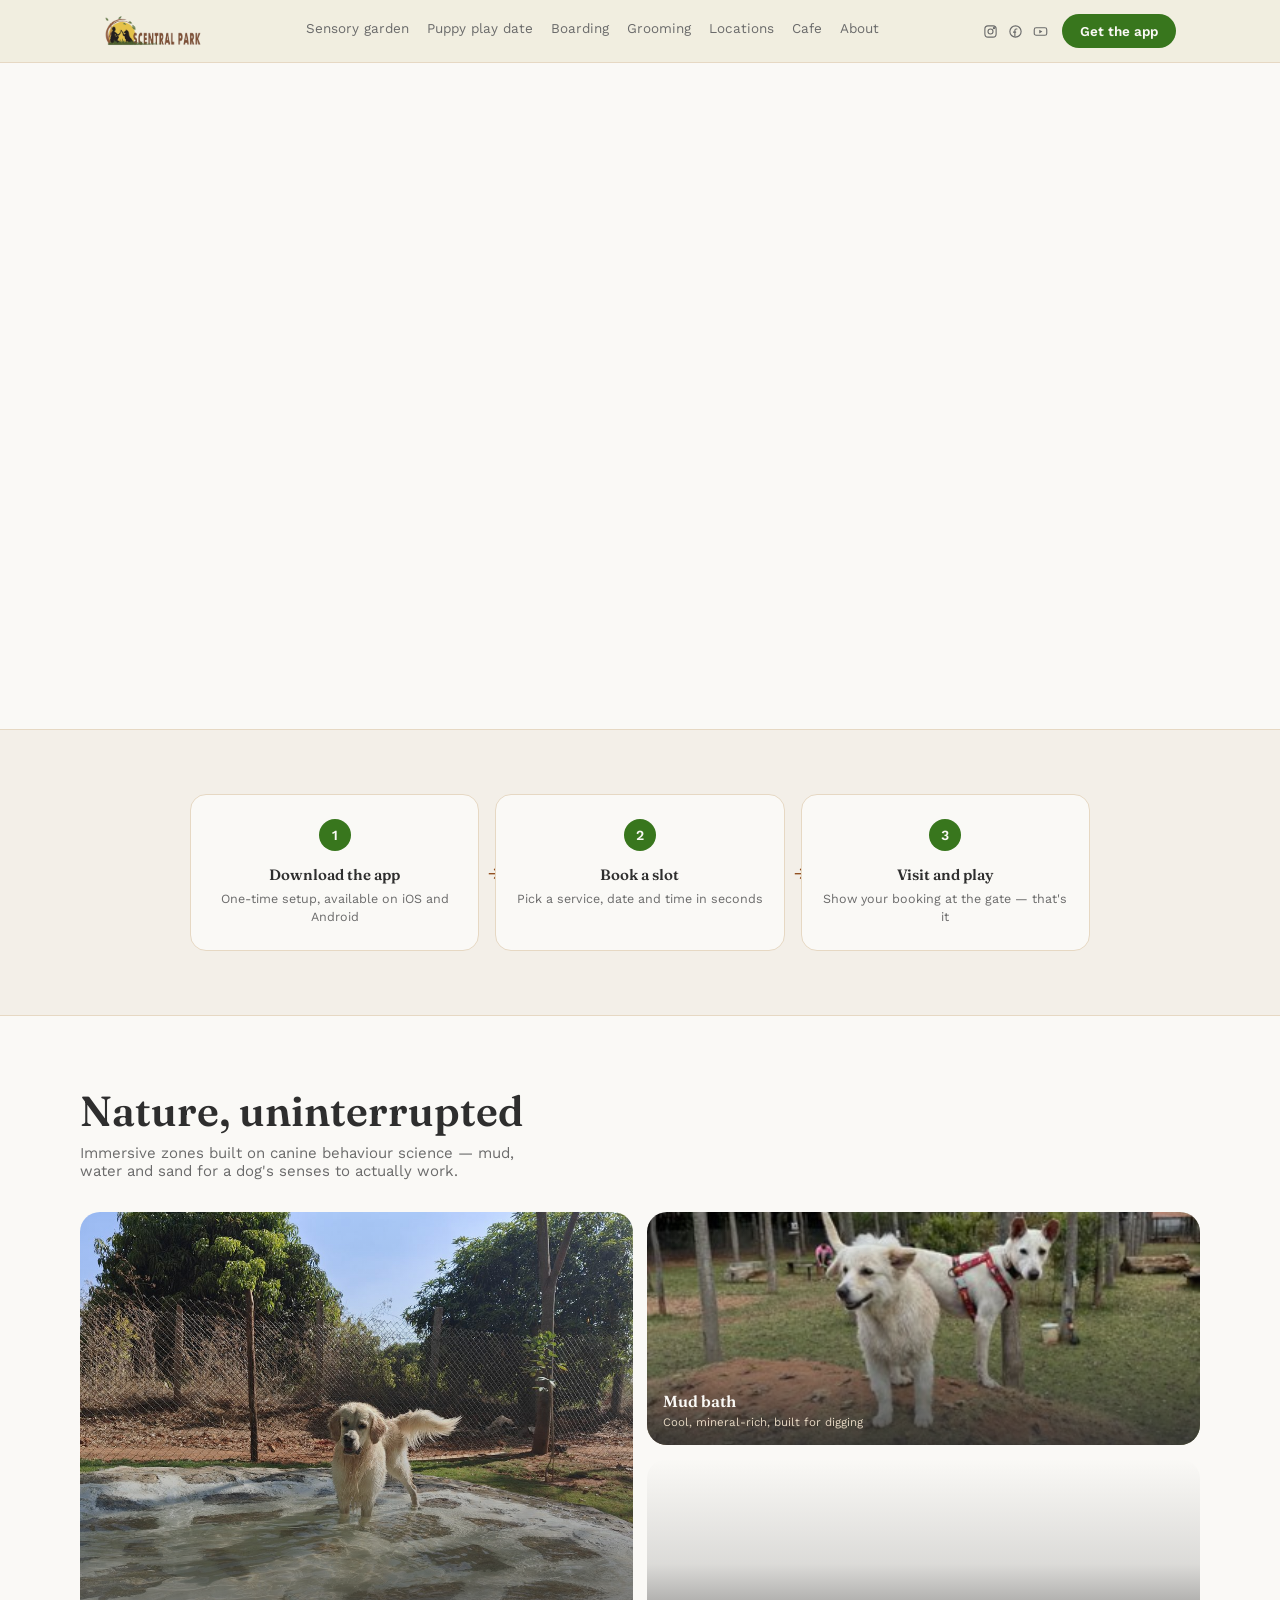
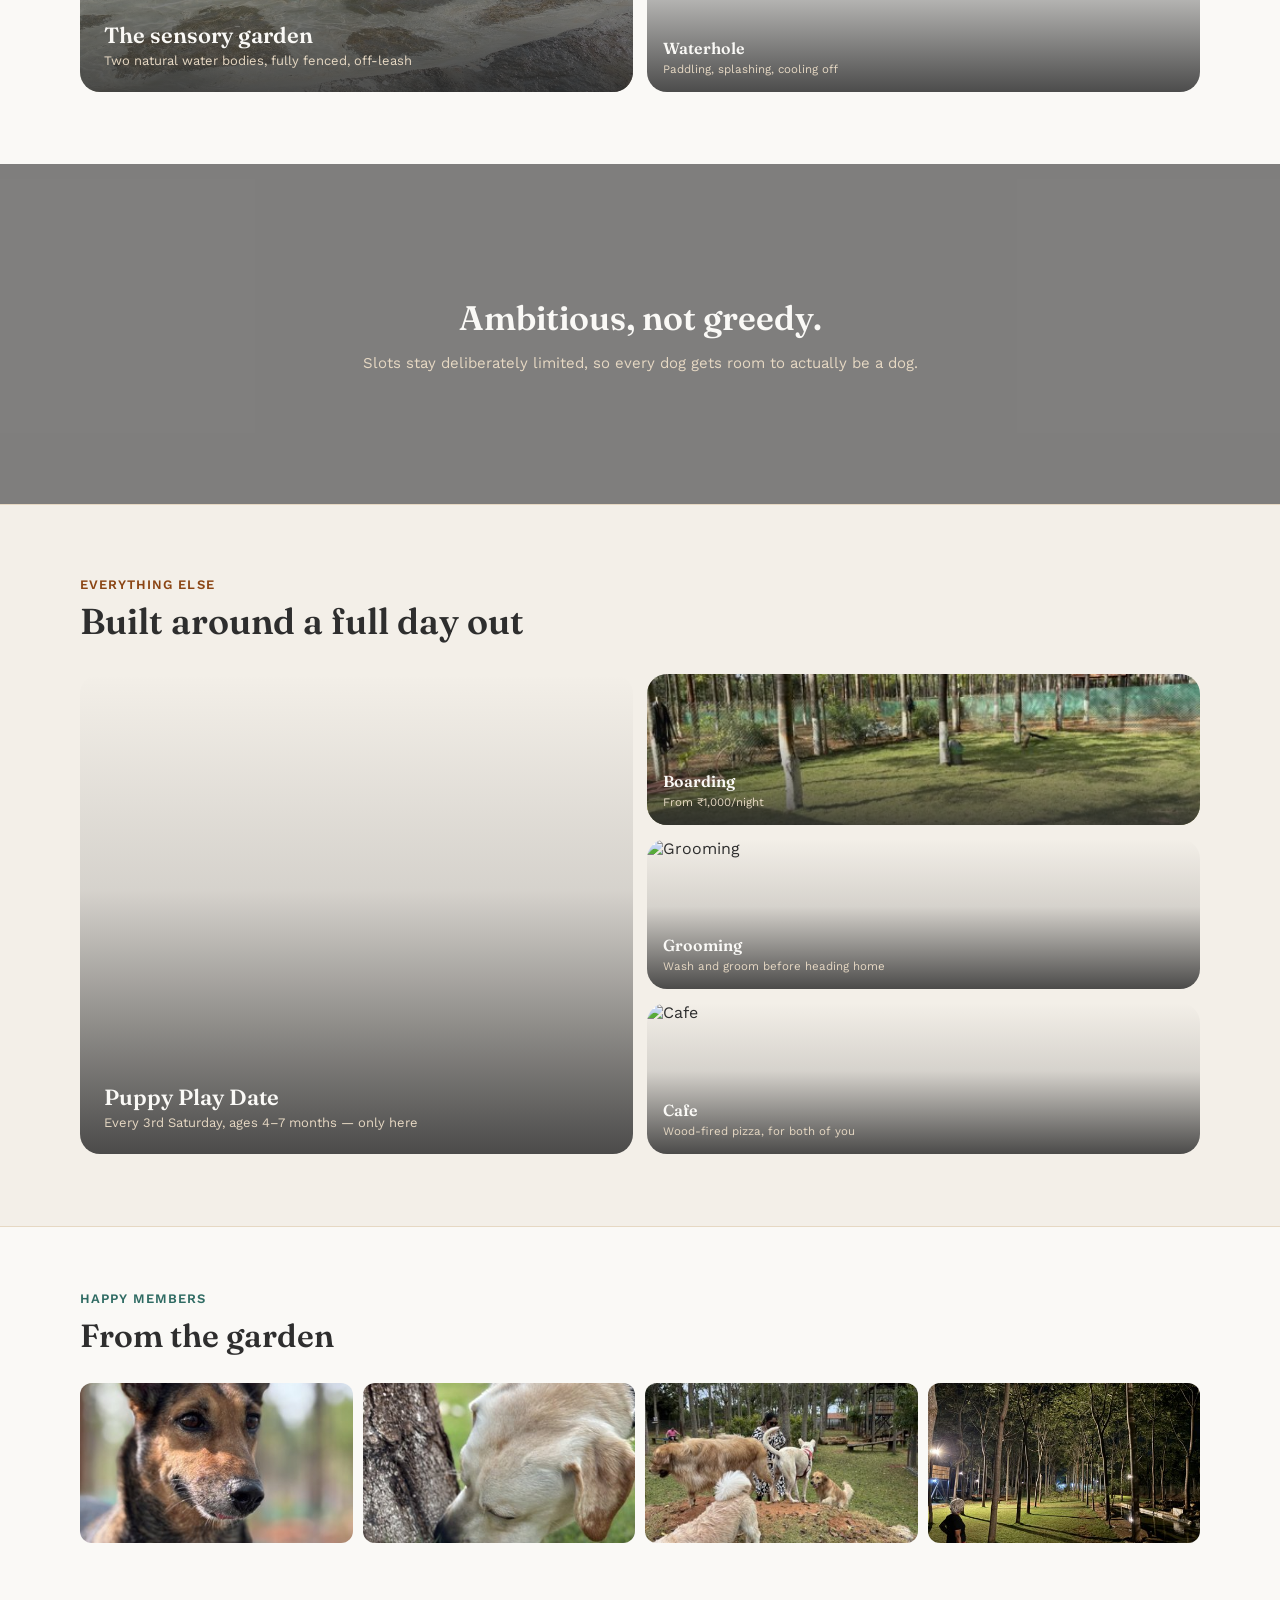
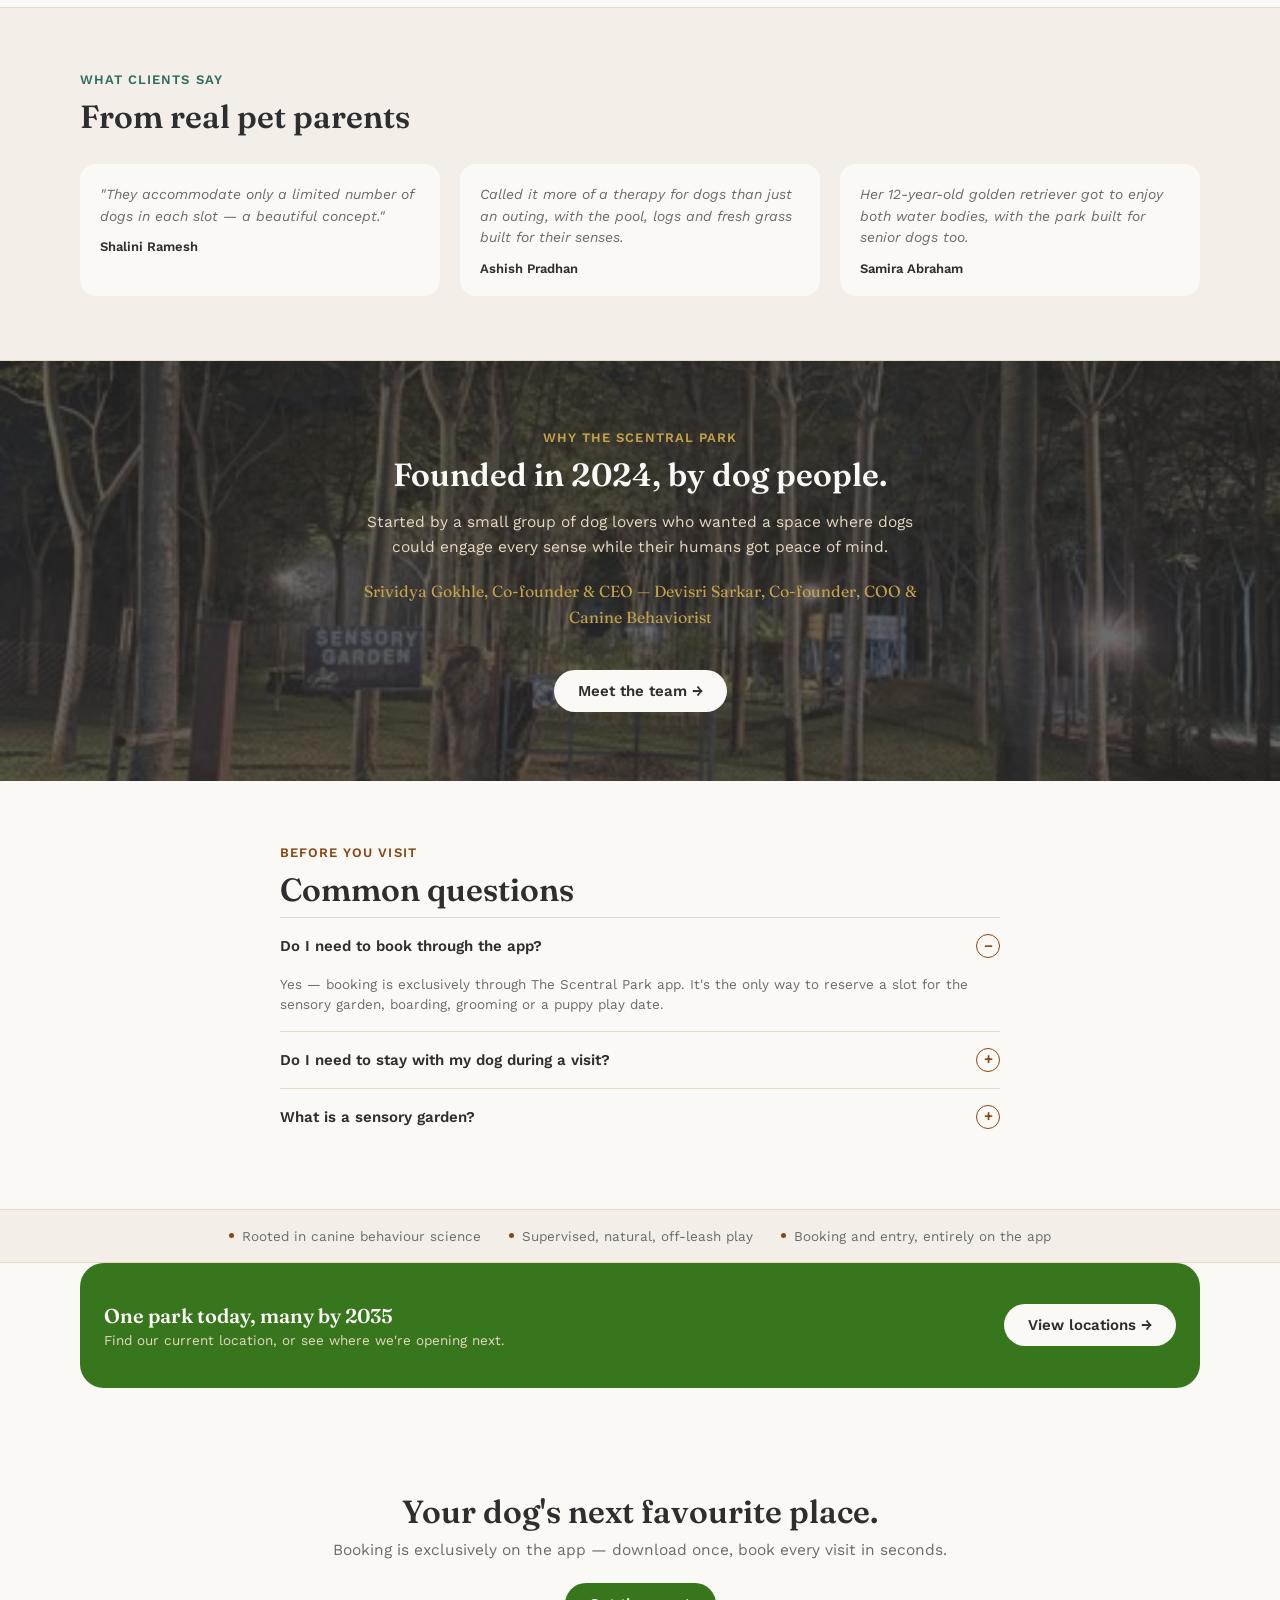
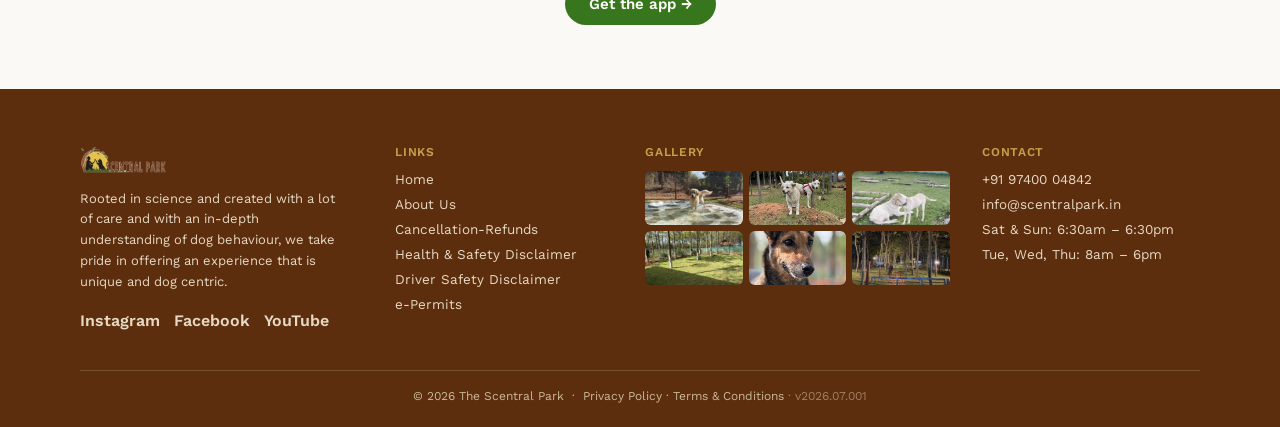
==== commit 7a8d33e1: "Add files via upload" ====
--- a/index.html
+++ b/index.html
@@ -17,19 +17,6 @@
 </script>
 
 
-<div class="header-utility">
-  <div class="header-utility-inner">
-    <div class="header-utility-left">
-      <a href="tel:+919740004842"><svg viewBox="0 0 24 24" fill="none" stroke="currentColor" stroke-width="2"><path d="M22 16.92v3a2 2 0 0 1-2.18 2 19.79 19.79 0 0 1-8.63-3.07 19.5 19.5 0 0 1-6-6 19.79 19.79 0 0 1-3.07-8.67A2 2 0 0 1 4.11 2h3a2 2 0 0 1 2 1.72 12.84 12.84 0 0 0 .7 2.81 2 2 0 0 1-.45 2.11L8.09 9.91a16 16 0 0 0 6 6l1.27-1.27a2 2 0 0 1 2.11-.45 12.84 12.84 0 0 0 2.81.7A2 2 0 0 1 22 16.92z"/></svg> Call @ +91 97400 04842</a>
-      <a href="mailto:info@scentralpark.in"><svg viewBox="0 0 24 24" fill="none" stroke="currentColor" stroke-width="2"><path d="M4 4h16v16H4z" opacity="0"/><path d="M22 6c0-1.1-.9-2-2-2H4c-1.1 0-2 .9-2 2v12c0 1.1.9 2 2 2h16c1.1 0 2-.9 2-2V6zm-2 0-8 5-8-5"/></svg> info@scentralpark.in</a>
-    </div>
-    <div class="header-utility-right">
-      <a href="https://www.instagram.com/thescentralpark/" target="_blank" rel="noopener" aria-label="Instagram"><svg viewBox="0 0 24 24" fill="none" stroke="currentColor" stroke-width="1.8"><rect x="3" y="3" width="18" height="18" rx="5"/><circle cx="12" cy="12" r="4"/><circle cx="17.5" cy="6.5" r="1"/></svg></a>
-      <a href="https://www.facebook.com/profile.php?id=61556131220568" target="_blank" rel="noopener" aria-label="Facebook"><svg viewBox="0 0 24 24" fill="none" stroke="currentColor" stroke-width="1.8"><path d="M15 8h-2a2 2 0 0 0-2 2v10M8 13h5"/><circle cx="12" cy="12" r="9"/></svg></a>
-      <a href="http://www.youtube.com/@thescentralpark" target="_blank" rel="noopener" aria-label="YouTube"><svg viewBox="0 0 24 24" fill="none" stroke="currentColor" stroke-width="1.8"><rect x="2" y="6" width="20" height="12" rx="3"/><path d="M10 9l5 3-5 3z" fill="currentColor" stroke="none"/></svg></a>
-    </div>
-  </div>
-</div>
 <header>
   <div class="header-inner">
     <a href="#" class="logo">
@@ -41,8 +28,8 @@
       <a href="boarding.html">Boarding</a>
       <a href="grooming.html">Grooming</a>
       <a href="locations.html">Locations</a>
+      <a href="cafe.html" class="grp" style="text-decoration:none;">Cafe</a>
       <a href="about.html" class="grp" style="text-decoration:none;">About</a>
-      <a href="cafe.html" class="grp" style="text-decoration:none;">Cafe</a>
     </nav>
     <div class="header-cta-group">
       <div class="header-social">
@@ -77,8 +64,8 @@
     <a href="boarding.html">Boarding</a>
     <a href="grooming.html">Grooming</a>
     <a href="locations.html">Locations</a>
+    <a href="cafe.html">Cafe</a>
     <a href="about.html">About</a>
-    <a href="cafe.html">Cafe</a>
     <a href="#" class="btn btn-primary">Get the app</a>
     <div class="mobile-menu-social">
       <a href="https://www.instagram.com/thescentralpark/" target="_blank" rel="noopener" aria-label="Instagram"><svg viewBox="0 0 24 24" fill="none" stroke="currentColor" stroke-width="1.8"><rect x="3" y="3" width="18" height="18" rx="5"/><circle cx="12" cy="12" r="4"/><circle cx="17.5" cy="6.5" r="1"/></svg></a>
--- a/assets/css/main.css
+++ b/assets/css/main.css
@@ -14,16 +14,6 @@
   .btn { font-weight: 600; font-size: 15px; border-radius: 999px; padding: 12px 24px; display: inline-flex; align-items: center; gap: 8px; }
   .btn-primary { background: var(--fill); color: var(--bg); }
   .btn-outline { border: 1.5px solid var(--ink); color: var(--ink); }
-
-  .header-utility { background: #5C2E0E; padding: 7px 24px; }
-  .header-utility-inner { max-width: 1120px; margin: 0 auto; display: flex; align-items: center; justify-content: space-between; gap: 16px; }
-  .header-utility a { color: #E6D8C3; font-size: 12.5px; text-decoration: none; display: inline-flex; align-items: center; gap: 5px; }
-  .header-utility a:hover { color: var(--bg); }
-  .header-utility svg { width: 13px; height: 13px; flex-shrink: 0; }
-  .header-utility-left { display: flex; gap: 20px; }
-  .header-utility-right { display: flex; align-items: center; gap: 14px; }
-  @media (max-width: 700px) { .header-utility-left a:nth-child(2) { display: none; } }
-  @media (max-width: 480px) { .header-utility { display: none; } }
 
   header { position: sticky; top: 0; z-index: 50; background: rgba(241,238,223,.96); backdrop-filter: blur(6px); border-bottom: 1px solid var(--line); }
   .header-inner { max-width: 1120px; margin: 0 auto; box-sizing: border-box; display: flex; align-items: center; justify-content: space-between; padding: 14px 24px; gap: 16px; flex-wrap: wrap; }
